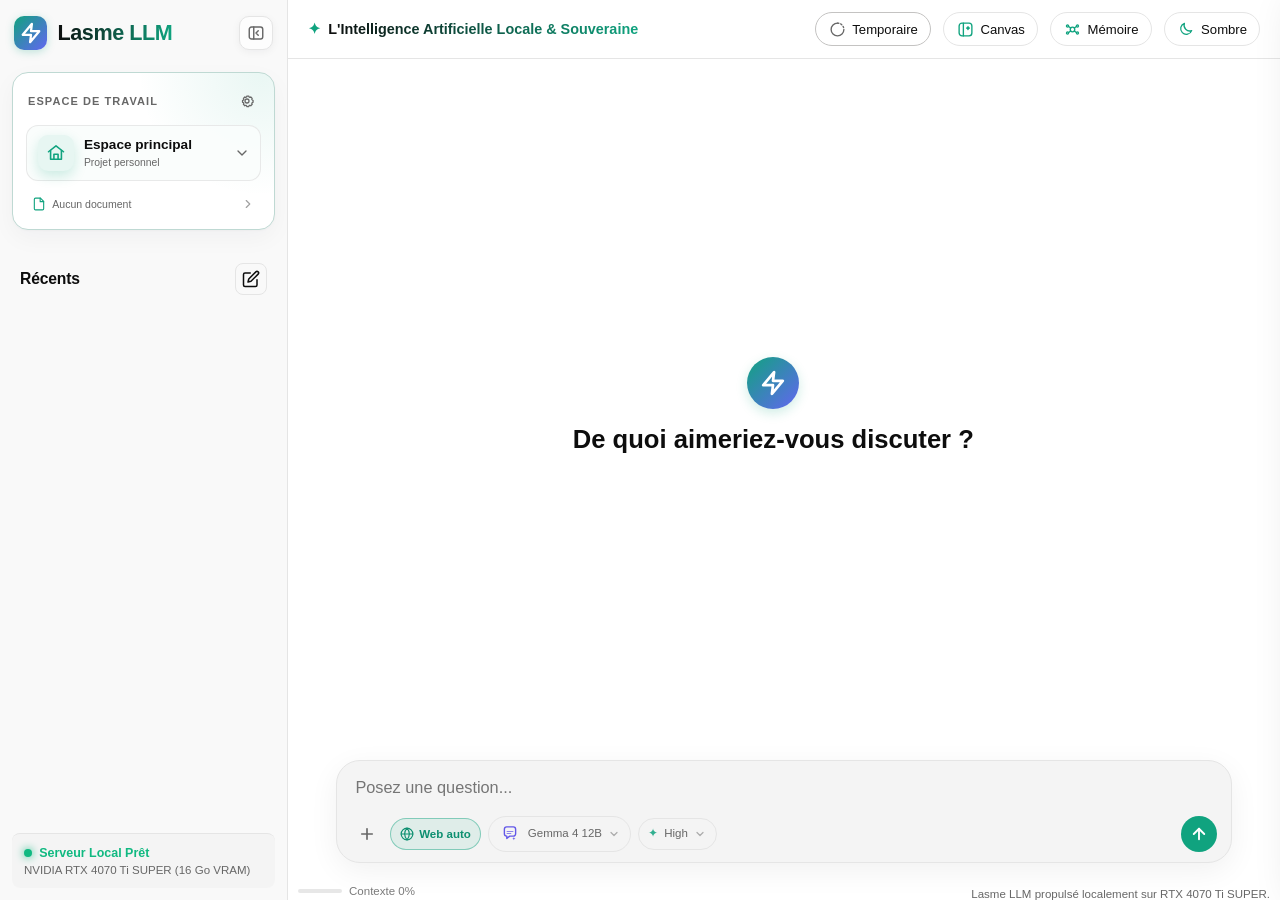
==== chat/web/index.html @ 4f59d8b9 "Merge refonte/v2 : rendu mathématique complet (boucle KaTeX)" ====
<!DOCTYPE html>
<html lang="fr" class="light" data-theme="light">
<head>
    <meta charset="UTF-8">
    <meta name="viewport" content="width=device-width, initial-scale=1.0, maximum-scale=1.0, user-scalable=no, viewport-fit=cover">
    <meta http-equiv="Content-Security-Policy" content="default-src 'self'; script-src 'self'; style-src 'self' 'unsafe-inline'; font-src 'self'; img-src 'self' data: blob:; connect-src 'self'; frame-src 'self'; object-src 'none'; base-uri 'self'; frame-ancestors 'none';">
    <meta name="apple-mobile-web-app-capable" content="yes">
    <meta name="apple-mobile-web-app-status-bar-style" content="default">
    <title>Lasme LLM</title>
    
    <!-- Favicon -->
    <link rel="icon" type="image/svg+xml" href="favicon.svg">
    <link rel="apple-touch-icon" href="favicon.svg">
    
    <!-- KaTeX is local so math and its fonts also work without Internet. -->
    <link rel="stylesheet" href="vendor/katex/katex.min.css?v=0.16.9">
    
    <!-- Highlight.js Code Dark Theme -->
    <link rel="stylesheet" href="vendor/highlight/tokyo-night-dark.min.css?v=11.9.0">
    
    <!-- App Custom CSS -->
    <link rel="stylesheet" href="style.css?v=20260923-effort-v9">
    
    <!-- Local pinned renderers keep chat and Canvas functional offline. -->
    <script src="vendor/dompurify/purify.min.js?v=3.2.6"></script>
    <script src="vendor/marked/marked.umd.js?v=15.0.12"></script>
    <script src="vendor/highlight/highlight.min.js?v=11.9.0"></script>
    <script src="vendor/katex/katex.min.js?v=0.16.9"></script>
    <script src="vendor/katex/contrib/auto-render.min.js?v=0.16.9"></script>
    <script src="vendor/mermaid/mermaid.min.js?v=10.8.0"></script>
</head>
<body>
    <div class="app-container">
        <!-- Sidebar Backdrop for Mobile -->
        <div id="sidebarBackdrop" class="sidebar-backdrop"></div>

        <!-- Left Sidebar -->
        <aside id="sidebar" class="sidebar">
            <div class="brand">
                <div class="sidebar-logo">
                    <span class="logo-icon-svg large">
                        <svg width="22" height="22" viewBox="0 0 24 24" fill="none" stroke="currentColor" stroke-width="2.5" stroke-linecap="round" stroke-linejoin="round">
                            <polygon points="13 2 3 14 12 14 11 22 21 10 12 10 13 2"></polygon>
                        </svg>
                    </span>
                    <span class="sidebar-title large">Lasme LLM</span>
                </div>
                <div class="sidebar-brand-actions">
                    <button type="button" id="sidebarCollapseBtn" class="sidebar-visibility-btn" title="Masquer la barre latérale" aria-label="Masquer la barre latérale">
                        <svg width="18" height="18" viewBox="0 0 24 24" fill="none" stroke="currentColor" stroke-width="1.9" stroke-linecap="round" stroke-linejoin="round" aria-hidden="true">
                            <rect x="3" y="4" width="18" height="16" rx="3"></rect>
                            <path d="M9 4v16"></path>
                            <path d="m15 9-3 3 3 3"></path>
                        </svg>
                    </button>
                    <button type="button" id="closeSidebarBtn" class="close-sidebar-btn" aria-label="Fermer la barre latérale">
                        <svg width="18" height="18" viewBox="0 0 24 24" fill="none" stroke="currentColor" stroke-width="2" stroke-linecap="round" stroke-linejoin="round">
                            <line x1="18" y1="6" x2="6" y2="18"></line>
                            <line x1="6" y1="6" x2="18" y2="18"></line>
                        </svg>
                    </button>
                </div>
            </div>

            <section class="workspace-switcher" aria-label="Espace de travail">
                <div class="workspace-eyebrow">
                    <span>ESPACE DE TRAVAIL</span>
                    <button type="button" id="projectSettingsBtn" class="workspace-icon-btn" title="Réglages du projet" aria-label="Réglages du projet">
                        <svg width="16" height="16" viewBox="0 0 24 24" fill="none" stroke="currentColor" stroke-width="1.9" stroke-linecap="round" stroke-linejoin="round" aria-hidden="true">
                            <circle cx="12" cy="12" r="3"></circle>
                            <path d="M19.4 15a1.7 1.7 0 0 0 .34 1.88l.06.06-2.12 2.12-.06-.06a1.7 1.7 0 0 0-1.88-.34 1.7 1.7 0 0 0-1.03 1.56V20.3h-3v-.08a1.7 1.7 0 0 0-1.03-1.56 1.7 1.7 0 0 0-1.88.34l-.06.06-2.12-2.12.06-.06A1.7 1.7 0 0 0 7 15a1.7 1.7 0 0 0-1.56-1.03H5.3v-3h.14A1.7 1.7 0 0 0 7 9.94a1.7 1.7 0 0 0-.34-1.88L6.6 8l2.12-2.12.06.06a1.7 1.7 0 0 0 1.88.34A1.7 1.7 0 0 0 11.7 4.7v-.08h3v.08a1.7 1.7 0 0 0 1.03 1.56 1.7 1.7 0 0 0 1.88-.34l.06-.06L19.8 8l-.06.06a1.7 1.7 0 0 0-.34 1.88A1.7 1.7 0 0 0 20.96 11h.14v3h-.14A1.7 1.7 0 0 0 19.4 15z"></path>
                        </svg>
                    </button>
                </div>

                <div class="workspace-picker-wrap">
                    <button type="button" id="projectSwitcherTrigger" class="workspace-current" aria-haspopup="listbox" aria-expanded="false">
                        <span class="workspace-project-icon" aria-hidden="true">
                            <svg width="20" height="20" viewBox="0 0 24 24" fill="none" stroke="currentColor" stroke-width="1.9" stroke-linecap="round" stroke-linejoin="round">
                                <path d="m3 10.5 9-7 9 7"></path>
                                <path d="M5.5 9v10.5h13V9"></path>
                                <path d="M9.5 19.5v-6h5v6"></path>
                            </svg>
                        </span>
                        <span class="workspace-current-copy">
                            <strong id="activeProjectName">Espace principal</strong>
                            <small id="activeProjectMeta">Projet personnel</small>
                        </span>
                        <svg class="workspace-chevron" width="16" height="16" viewBox="0 0 24 24" fill="none" stroke="currentColor" stroke-width="2" stroke-linecap="round" stroke-linejoin="round" aria-hidden="true">
                            <polyline points="6 9 12 15 18 9"></polyline>
                        </svg>
                    </button>

                    <div id="projectSwitcherMenu" class="workspace-menu" role="listbox" aria-label="Changer de projet" aria-hidden="true">
                        <div class="workspace-menu-heading">Vos projets</div>
                        <div id="projectMenuList" class="workspace-menu-list"></div>
                        <button type="button" id="newProjectBtn" class="workspace-new-project">
                            <span class="workspace-new-icon" aria-hidden="true">
                                <svg width="17" height="17" viewBox="0 0 24 24" fill="none" stroke="currentColor" stroke-width="2" stroke-linecap="round">
                                    <path d="M12 5v14M5 12h14"></path>
                                </svg>
                            </span>
                            <span><strong>Nouveau projet</strong><small>Créer un espace isolé</small></span>
                        </button>
                    </div>
                </div>

                <button type="button" id="projectFilesBtn" class="workspace-context" title="Ouvrir les fichiers du projet">
                    <span class="workspace-context-icon" aria-hidden="true">
                        <svg width="14" height="14" viewBox="0 0 24 24" fill="none" stroke="currentColor" stroke-width="1.9" stroke-linecap="round" stroke-linejoin="round">
                            <path d="M14.5 2H6a2 2 0 0 0-2 2v16a2 2 0 0 0 2 2h12a2 2 0 0 0 2-2V7.5z"></path>
                            <polyline points="14 2 14 8 20 8"></polyline>
                        </svg>
                    </span>
                    <span id="projectDocumentsSummary">Aucun document</span>
                    <svg class="workspace-context-chevron" width="14" height="14" viewBox="0 0 24 24" fill="none" stroke="currentColor" stroke-width="2" stroke-linecap="round" stroke-linejoin="round" aria-hidden="true">
                        <polyline points="9 18 15 12 9 6"></polyline>
                    </svg>
                </button>

                <select id="chatProjectSelect" aria-label="Projet actif" tabindex="-1">
                    <option value="default">Espace principal</option>
                </select>
            </section>

            <!-- Sessions List (Récents + Nouveau Chat Icon) -->
            <div class="sessions-container">
                <div class="sessions-header-row">
                    <h4>Récents</h4>
                    <button type="button" id="newChatIconBtn" class="new-chat-icon-btn" title="Nouveau chat">
                        <svg width="18" height="18" viewBox="0 0 24 24" fill="none" stroke="currentColor" stroke-width="2" stroke-linecap="round" stroke-linejoin="round">
                            <path d="M11 4H4a2 2 0 0 0-2 2v14a2 2 0 0 0 2 2h14a2 2 0 0 0 2-2v-7"></path>
                            <path d="M18.5 2.5a2.121 2.121 0 0 1 3 3L12 15l-4 1 1-4 9.5-9.5z"></path>
                        </svg>
                    </button>
                </div>
                
                <div class="sessions-list" id="sessionsList">
                    <!-- Session items populated via JS -->
                </div>
            </div>

            <!-- Server Status & Hardware Bottom Left Box -->
            <div class="server-status-footer">
                <div class="status-badge-row">
                    <span class="status-dot-pulse"></span>
                    <span class="status-text">Serveur Local Prêt</span>
                </div>
                <div class="hw-badge-text">NVIDIA RTX 4070 Ti SUPER (16 Go VRAM)</div>
            </div>
        </aside>

        <div
            id="sidebarResizer"
            class="sidebar-resizer"
            role="separator"
            aria-label="Redimensionner la barre des conversations"
            aria-orientation="vertical"
            aria-valuemin="268"
            aria-valuemax="420"
            aria-valuenow="288"
            tabindex="0"
            title="Glisser pour redimensionner · Double-cliquer pour réinitialiser"
        >
            <span class="sidebar-resizer-grip" aria-hidden="true">
                <i></i><i></i><i></i>
            </span>
        </div>

        <!-- Main Content Area -->
        <main class="main-content">
            <!-- Top Persistent Header -->
            <header class="chat-header">
                <div class="header-left">
                    <button type="button" id="sidebarExpandBtn" class="sidebar-expand-btn" title="Afficher la barre latérale" aria-label="Afficher la barre latérale">
                        <svg width="19" height="19" viewBox="0 0 24 24" fill="none" stroke="currentColor" stroke-width="1.9" stroke-linecap="round" stroke-linejoin="round" aria-hidden="true">
                            <rect x="3" y="4" width="18" height="16" rx="3"></rect>
                            <path d="M9 4v16"></path>
                            <path d="m13 9 3 3-3 3"></path>
                        </svg>
                    </button>
                    <button type="button" id="mobileMenuBtn" class="mobile-menu-btn">
                        <svg width="20" height="20" viewBox="0 0 24 24" fill="none" stroke="currentColor" stroke-width="2" stroke-linecap="round" stroke-linejoin="round">
                            <line x1="3" y1="12" x2="21" y2="12"></line>
                            <line x1="3" y1="6" x2="21" y2="6"></line>
                            <line x1="3" y1="18" x2="21" y2="18"></line>
                        </svg>
                    </button>
                    
                    <!-- Original LLM Slogan -->
                    <div class="app-slogan-badge">
                        <span class="slogan-spark-icon">✦</span>
                        <span class="slogan-text">L'Intelligence Artificielle Locale & Souveraine</span>
                    </div>
                </div>

                <div class="header-controls">
                    <button type="button" id="temporaryChatBtn" class="theme-toggle-btn header-tool-btn temporary-chat-btn" aria-pressed="false" title="Démarrer une conversation temporaire">
                        <span class="temporary-chat-icon" aria-hidden="true">
                            <svg width="17" height="17" viewBox="0 0 24 24" fill="none" stroke="currentColor" stroke-width="1.9" stroke-linecap="round" stroke-linejoin="round">
                                <path d="M12 3a9 9 0 1 0 9 9"></path>
                                <path d="M12 3a9 9 0 0 1 9 9"></path>
                            </svg>
                        </span>
                        <span class="theme-label">Temporaire</span>
                    </button>
                    <button type="button" id="canvasToggleBtn" class="theme-toggle-btn header-tool-btn" title="Ouvrir l’espace Canvas">
                        <span class="theme-icon-svg" aria-hidden="true">
                            <svg width="17" height="17" viewBox="0 0 24 24" fill="none" stroke="currentColor" stroke-width="1.9" stroke-linecap="round" stroke-linejoin="round">
                                <rect x="3" y="3" width="18" height="18" rx="4"></rect>
                                <path d="M9 3v18"></path>
                                <path d="m15.5 8 .55 1.45L17.5 10l-1.45.55L15.5 12l-.55-1.45L13.5 10l1.45-.55z"></path>
                            </svg>
                        </span>
                        <span class="theme-label">Canvas</span>
                    </button>
                    <button type="button" id="memorySettingsBtn" class="theme-toggle-btn header-tool-btn memory-settings-btn" title="Gérer la mémoire personnelle">
                        <span class="theme-icon-svg" aria-hidden="true">
                            <svg width="17" height="17" viewBox="0 0 24 24" fill="none" stroke="currentColor" stroke-width="1.8" stroke-linecap="round" stroke-linejoin="round">
                                <circle cx="12" cy="12" r="3.2"></circle>
                                <circle cx="5" cy="7" r="1.5"></circle>
                                <circle cx="19" cy="7" r="1.5"></circle>
                                <circle cx="5" cy="17" r="1.5"></circle>
                                <circle cx="19" cy="17" r="1.5"></circle>
                                <path d="m7 8 2.4 2M17 8l-2.4 2M7 16l2.4-2M17 16l-2.4-2"></path>
                            </svg>
                        </span>
                        <span class="theme-label">Mémoire</span>
                    </button>
                    <!-- Theme Toggle Button -->
                    <button type="button" id="themeToggleBtn" class="theme-toggle-btn header-tool-btn" title="Passer en mode sombre">
                        <span class="theme-icon-svg" aria-hidden="true">
                            <svg width="16" height="16" viewBox="0 0 24 24" fill="none" stroke="currentColor" stroke-width="1.9" stroke-linecap="round" stroke-linejoin="round">
                                <path d="M20.5 14.4A8.5 8.5 0 0 1 9.6 3.5 8.5 8.5 0 1 0 20.5 14.4z"></path>
                            </svg>
                        </span>
                        <span class="theme-label">Sombre</span>
                    </button>
                </div>
            </header>

            <!-- CHAT TAB -->
            <section id="chatTab" class="tab-pane active">

                <div class="chat-center-wrapper">
                    <!-- Hidden File Inputs -->
                    <input type="file" id="docFileInput" accept=".pdf,.txt,.md,.docx,.xlsx,.pptx" style="display:none;">
                    <input type="file" id="imageFileInput" multiple accept="image/png, image/jpeg, image/webp" style="display:none;">

                    <!-- Chat Messages Stream -->
                    <div class="chat-messages" id="chatMessages">
                        <!-- Populated dynamically by app.js -->
                    </div>

                    <!-- Floating Scroll to Bottom Button -->
                    <button type="button" id="scrollToBottomBtn" class="scroll-to-bottom-btn" title="Défiler vers le bas">
                        <svg width="18" height="18" viewBox="0 0 24 24" fill="none" stroke="currentColor" stroke-width="2.5" stroke-linecap="round" stroke-linejoin="round">
                            <line x1="12" y1="5" x2="12" y2="19"></line>
                            <polyline points="19 12 12 19 5 12"></polyline>
                        </svg>
                    </button>

                    <!-- Floating Input Bar Container -->
                    <div class="chat-input-wrapper">
                        <!-- Attached Document Badge -->
                        <div id="attachedDocBadge" class="attached-doc-badge" style="display:none;">
                            <svg width="15" height="15" viewBox="0 0 24 24" fill="none" stroke="currentColor" stroke-width="2" stroke-linecap="round" stroke-linejoin="round">
                                <path d="M14.5 2H6a2 2 0 0 0-2 2v16a2 2 0 0 0 2 2h12a2 2 0 0 0 2-2V7.5L14.5 2z"></path>
                                <polyline points="14 2 14 8 20 8"></polyline>
                            </svg>
                            <span id="docBadgeName" class="doc-badge-name">document.pdf</span>
                            <button type="button" id="clearDocBtn" class="clear-doc-badge-btn" title="Retirer le document">
                                <svg width="14" height="14" viewBox="0 0 24 24" fill="none" stroke="currentColor" stroke-width="2" stroke-linecap="round" stroke-linejoin="round">
                                    <line x1="18" y1="6" x2="6" y2="18"></line>
                                    <line x1="6" y1="6" x2="18" y2="18"></line>
                                </svg>
                            </button>
                        </div>

                        <!-- Attached Image Badge (Multimodal) -->
                        <div id="attachedImageBadge" class="attached-image-badge" style="display:none;">
                            <img id="imageBadgePreview" class="image-badge-preview" src="" alt="Aperçu image">
                            <span id="imageBadgeName" class="doc-badge-name">image.png</span>
                            <button type="button" id="clearImageBtn" class="clear-doc-badge-btn" title="Retirer l'image">
                                <svg width="14" height="14" viewBox="0 0 24 24" fill="none" stroke="currentColor" stroke-width="2" stroke-linecap="round" stroke-linejoin="round">
                                    <line x1="18" y1="6" x2="6" y2="18"></line>
                                    <line x1="6" y1="6" x2="18" y2="18"></line>
                                </svg>
                            </button>
                        </div>

                        <div class="chat-input-container">
                            <!-- Bottom Action "+" Button & Interactive Menu -->
                            <div class="input-action-wrapper">
                                <button type="button" id="attachFileBtn" class="input-action-btn" title="Ajouter du contenu">
                                    <svg class="plus-icon-svg" width="18" height="18" viewBox="0 0 24 24" fill="none" stroke="currentColor" stroke-width="2.2" stroke-linecap="round" stroke-linejoin="round">
                                        <line x1="12" y1="5" x2="12" y2="19"></line>
                                        <line x1="5" y1="12" x2="19" y2="12"></line>
                                    </svg>
                                </button>

                                <!-- Plus Action Popover Menu -->
                                <div id="inputActionMenu" class="input-action-menu">
                                    <button type="button" id="menuAttachDocBtn" class="action-menu-item">
                                        <svg width="18" height="18" viewBox="0 0 24 24" fill="none" stroke="#10A37F" stroke-width="2" stroke-linecap="round" stroke-linejoin="round">
                                            <path d="M14.5 2H6a2 2 0 0 0-2 2v16a2 2 0 0 0 2 2h12a2 2 0 0 0 2-2V7.5L14.5 2z"></path>
                                            <polyline points="14 2 14 8 20 8"></polyline>
                                            <line x1="16" y1="13" x2="8" y2="13"></line>
                                            <line x1="16" y1="17" x2="8" y2="17"></line>
                                        </svg>
                                        <span>Joindre un document ou une image</span>
                                    </button>
                                    <button type="button" id="menuAttachImageBtn" class="action-menu-item">
                                        <svg width="18" height="18" viewBox="0 0 24 24" fill="none" stroke="#6366F1" stroke-width="2" stroke-linecap="round" stroke-linejoin="round">
                                            <rect x="3" y="3" width="18" height="18" rx="2" ry="2"></rect>
                                            <circle cx="8.5" cy="8.5" r="1.5"></circle>
                                            <polyline points="21 15 16 10 5 21"></polyline>
                                        </svg>
                                        <span>Joindre une image (PNG, JPG, WebP)</span>
                                    </button>
                                    <button type="button" id="menuGenerateImageBtn" class="action-menu-item">
                                        <svg width="18" height="18" viewBox="0 0 24 24" fill="none" stroke="#EC4899" stroke-width="2" stroke-linecap="round" stroke-linejoin="round">
                                            <polygon points="12 2 15.09 8.26 22 9.27 17 14.14 18.18 21.02 12 17.77 5.82 21.02 7 14.14 2 9.27 8.91 8.26 12 2"></polygon>
                                        </svg>
                                        <span>Générer une image</span>
                                    </button>
                                </div>
                            </div>

                                <textarea id="chatInput" class="chat-textarea" placeholder="Posez une question..." rows="1"></textarea>

                                <button type="button" id="webSearchBtn" class="web-search-btn active" data-mode="auto" title="Recherche Web automatique">
                                    <svg width="14" height="14" viewBox="0 0 24 24" fill="none" stroke="currentColor" stroke-width="2" stroke-linecap="round" stroke-linejoin="round">
                                        <circle cx="12" cy="12" r="10"></circle>
                                        <line x1="2" y1="12" x2="22" y2="12"></line>
                                        <path d="M12 2a15.3 15.3 0 0 1 4 10 15.3 15.3 0 0 1-4 10 15.3 15.3 0 0 1-4-10 15.3 15.3 0 0 1 4-10z"></path>
                                    </svg>
                                    <span id="webSearchLabel">Web auto</span>
                                </button>
                                <input type="checkbox" id="webSearchToggle" checked style="display:none;">

                                <select id="inputModelSelect" class="input-model-dropdown" style="display:none;">
                                    <option value="gemma-4-12b" selected>Gemma 4 12B</option>
                                    <option value="gemma-4-e4b">Gemma 4 E4B</option>
                                    <option value="gemma-4-e2b">Gemma 4 E2B</option>
                                    <option value="gemma-4-12b-256k">Gemma 4 12B 256K</option>
                                </select>

                                <!-- Model Selection Popover Menu -->
                                <div class="intelligence-picker" id="modelPickerContainer">
                                    <button type="button" class="intelligence-trigger" id="modelPickerTrigger" aria-expanded="false">
                                        <span class="intel-trigger-icon model-mark model-mark-chat" id="modelTriggerIcon" aria-hidden="true">
                                            <svg viewBox="0 0 24 24" fill="none">
                                                <path d="M5.25 6.25A2.75 2.75 0 0 1 8 3.5h8A2.75 2.75 0 0 1 18.75 6.25v5.5A2.75 2.75 0 0 1 16 14.5h-4.2l-3.65 2.8v-2.8H8a2.75 2.75 0 0 1-2.75-2.75z" class="model-mark-line"></path>
                                                <path d="m16.65 15.55.56 1.4 1.4.56-1.4.56-.56 1.4-.56-1.4-1.4-.56 1.4-.56z" class="model-mark-fill"></path>
                                                <path d="M8.5 8.95h7M8.5 11.35h4.5" class="model-mark-detail"></path>
                                            </svg>
                                        </span>
                                        <span class="intel-label" id="selectedModelName">Gemma 4 12B</span>
                                        <svg class="intel-chevron" width="12" height="12" viewBox="0 0 24 24" fill="none" stroke="currentColor" stroke-width="2.5" stroke-linecap="round" stroke-linejoin="round"><polyline points="6 9 12 15 18 9"/></svg>
                                    </button>
                                    <div class="intelligence-dropdown" id="modelPickerDropdown">
                                        <div class="intel-header">Modèle Actif</div>

                                        <button type="button" class="intel-option intel-active" data-model="gemma-4-12b" data-label="Gemma 4 12B">
                                            <div class="intel-option-left">
                                                <div class="intel-option-icon-wrap model-mark model-mark-chat" aria-hidden="true">
                                                    <svg viewBox="0 0 24 24" fill="none">
                                                        <path d="M5.25 6.25A2.75 2.75 0 0 1 8 3.5h8A2.75 2.75 0 0 1 18.75 6.25v5.5A2.75 2.75 0 0 1 16 14.5h-4.2l-3.65 2.8v-2.8H8a2.75 2.75 0 0 1-2.75-2.75z" class="model-mark-line"></path>
                                                        <path d="m16.65 15.55.56 1.4 1.4.56-1.4.56-.56 1.4-.56-1.4-1.4-.56 1.4-.56z" class="model-mark-fill"></path>
                                                        <path d="M8.5 8.95h7M8.5 11.35h4.5" class="model-mark-detail"></path>
                                                    </svg>
                                                </div>
                                                <div class="intel-option-text">
                                                    <div class="intel-option-name">Gemma 4 12B</div>
                                                    <div class="intel-option-desc">Qualité & agent · 128K · vision native</div>
                                                </div>
                                            </div>
                                            <svg class="intel-check-icon active" width="15" height="15" viewBox="0 0 24 24" fill="none" stroke="currentColor" stroke-width="2.5" stroke-linecap="round" stroke-linejoin="round"><polyline points="20 6 9 17 4 12"/></svg>
                                        </button>
                                        <button type="button" class="intel-option" data-model="gemma-4-e4b" data-label="Gemma 4 E4B">
                                            <div class="intel-option-left">
                                                <div class="intel-option-icon-wrap model-mark model-mark-chat" aria-hidden="true">
                                                    <svg viewBox="0 0 24 24" fill="none">
                                                        <path d="M5.25 6.25A2.75 2.75 0 0 1 8 3.5h8A2.75 2.75 0 0 1 18.75 6.25v5.5A2.75 2.75 0 0 1 16 14.5h-4.2l-3.65 2.8v-2.8H8a2.75 2.75 0 0 1-2.75-2.75z" class="model-mark-line"></path>
                                                        <path d="m16.65 15.55.56 1.4 1.4.56-1.4.56-.56 1.4-.56-1.4-1.4-.56 1.4-.56z" class="model-mark-fill"></path>
                                                        <path d="M8.5 8.95h7M8.5 11.35h4.5" class="model-mark-detail"></path>
                                                    </svg>
                                                </div>
                                                <div class="intel-option-text">
                                                    <div class="intel-option-name">Gemma 4 E4B</div>
                                                    <div class="intel-option-desc">Vitesse · réponses rapides</div>
                                                </div>
                                            </div>
                                            <svg class="intel-check-icon" width="15" height="15" viewBox="0 0 24 24" fill="none" stroke="currentColor" stroke-width="2.5" stroke-linecap="round" stroke-linejoin="round"><polyline points="20 6 9 17 4 12"/></svg>
                                        </button>
                                        <button type="button" class="intel-option" data-model="gemma-4-e2b" data-label="Gemma 4 E2B">
                                            <div class="intel-option-left">
                                                <div class="intel-option-icon-wrap model-mark model-mark-fast" aria-hidden="true">
                                                    <svg viewBox="0 0 24 24" fill="none">
                                                        <path d="M4 8.25h6M2.5 12h6M4 15.75h6" class="model-mark-detail"></path>
                                                        <path d="m14.1 4.6-3 7h4l-2 7.8 7-10.2h-4.2l2.2-4.6z" class="model-mark-line"></path>
                                                        <path d="m14.1 4.6-3 7h4l-2 7.8 7-10.2h-4.2l2.2-4.6z" class="model-mark-fill"></path>
                                                    </svg>
                                                </div>
                                                <div class="intel-option-text">
                                                    <div class="intel-option-name">Gemma 4 E2B</div>
                                                    <div class="intel-option-desc">Minimal · 32K · ultra rapide</div>
                                                </div>
                                            </div>
                                            <svg class="intel-check-icon" width="15" height="15" viewBox="0 0 24 24" fill="none" stroke="currentColor" stroke-width="2.5" stroke-linecap="round" stroke-linejoin="round"><polyline points="20 6 9 17 4 12"/></svg>
                                        </button>
                                        <button type="button" class="intel-option" data-model="gemma-4-12b-256k" data-label="Gemma 4 12B 256K">
                                            <div class="intel-option-left">
                                                <div class="intel-option-icon-wrap model-mark model-mark-chat" aria-hidden="true">
                                                    <svg viewBox="0 0 24 24" fill="none">
                                                        <path d="M5.25 6.25A2.75 2.75 0 0 1 8 3.5h8A2.75 2.75 0 0 1 18.75 6.25v5.5A2.75 2.75 0 0 1 16 14.5h-4.2l-3.65 2.8v-2.8H8a2.75 2.75 0 0 1-2.75-2.75z" class="model-mark-line"></path>
                                                        <path d="m16.65 15.55.56 1.4 1.4.56-1.4.56-.56 1.4-.56-1.4-1.4-.56 1.4-.56z" class="model-mark-fill"></path>
                                                        <path d="M8.5 8.95h7M8.5 11.35h4.5" class="model-mark-detail"></path>
                                                    </svg>
                                                </div>
                                                <div class="intel-option-text">
                                                    <div class="intel-option-name">Gemma 4 12B 256K</div>
                                                    <div class="intel-option-desc">Contexte étendu · 256K · longs documents</div>
                                                </div>
                                            </div>
                                            <svg class="intel-check-icon" width="15" height="15" viewBox="0 0 24 24" fill="none" stroke="currentColor" stroke-width="2.5" stroke-linecap="round" stroke-linejoin="round"><polyline points="20 6 9 17 4 12"/></svg>
                                        </button>
                                    </div>
                                </div>

                                <select
                                    id="reasoningLevelSelect"
                                    class="reasoning-level-select"
                                    title="Niveau de raisonnement"
                                    aria-label="Niveau de raisonnement"
                                    style="display:none;"
                                >
                                    <option value="low">Low</option>
                                    <option value="medium">Medium</option>
                                    <option value="high" selected>High</option>
                                </select>

                                <div class="intelligence-picker reasoning-picker" id="reasoningPickerContainer">
                                    <button type="button" class="intelligence-trigger" id="reasoningPickerTrigger" aria-expanded="false">
                                        <span class="intel-trigger-icon">✦</span>
                                        <span class="intel-label" id="selectedReasoningName">High</span>
                                        <svg class="intel-chevron" width="12" height="12" viewBox="0 0 24 24" fill="none" stroke="currentColor" stroke-width="2.5" stroke-linecap="round" stroke-linejoin="round"><polyline points="6 9 12 15 18 9"/></svg>
                                    </button>
                                    <div class="intelligence-dropdown reasoning-dropdown" id="reasoningPickerDropdown">
                                        <div class="intel-header">Niveau de raisonnement</div>
                                        <div class="effort-slider" id="effortSlider" role="radiogroup" aria-label="Niveau de raisonnement" data-value="high" tabindex="0">
                                            <div class="effort-slider-thumb" aria-hidden="true"></div>
                                            <button type="button" class="effort-seg" data-level="low" role="radio" aria-checked="false">Low</button>
                                            <button type="button" class="effort-seg" data-level="medium" role="radio" aria-checked="false">Medium</button>
                                            <button type="button" class="effort-seg effort-seg-active" data-level="high" role="radio" aria-checked="true">High</button>
                                        </div>
                                        <div class="effort-slider-desc" id="effortSliderDesc">Analyse approfondie pour les demandes complexes</div>
                                    </div>
                                </div>

                                <button type="button" id="sendChatBtn" class="send-btn" title="Envoyer">
                                    <svg width="18" height="18" viewBox="0 0 24 24" fill="none" stroke="currentColor" stroke-width="2.5" stroke-linecap="round" stroke-linejoin="round">
                                        <line x1="12" y1="19" x2="12" y2="5"></line>
                                        <polyline points="5 12 12 5 19 12"></polyline>
                                    </svg>
                                </button>
                            </div>
                        </div>
                        <div class="composer-meta-row">
                            <div id="contextUsageIndicator" class="context-usage" title="Part du contexte de conversation utilisée">
                                <span class="context-usage-track"><span id="contextUsageBar" class="context-usage-bar"></span></span>
                                <span id="contextUsageLabel">Contexte prêt</span>
                            </div>
                            <div class="input-disclaimer">Lasme LLM propulsé localement sur RTX 4070 Ti SUPER.</div>
                        </div>
                    </div>
            </section>
        </main>
    </div>

    <aside id="canvasPanel" class="canvas-panel" aria-hidden="true">
        <header class="canvas-header">
            <div>
                <span class="canvas-kicker">CANVAS</span>
                <input id="canvasTitleInput" maxlength="160" value="Sans titre" aria-label="Titre de l’artefact">
            </div>
            <div class="canvas-header-actions">
                <select id="canvasArtifactSelect" aria-label="Artefact">
                    <option value="">Nouvel artefact</option>
                </select>
                <button type="button" id="canvasCloseBtn" aria-label="Fermer">×</button>
            </div>
        </header>
        <div class="canvas-toolbar">
            <div class="canvas-kind-control">
                <select id="canvasKindSelect" aria-label="Nature du Canvas">
                    <option value="document">Document mixte</option>
                    <option value="markdown">Note Markdown</option>
                    <option value="code">Code source</option>
                    <option value="table">Tableau / données</option>
                    <option value="research">Dossier de recherche</option>
                    <option value="html">Page HTML</option>
                    <option value="interactive">Application interactive</option>
                    <option value="diagram">Diagramme</option>
                    <option value="mindmap">Carte mentale</option>
                    <option value="chart">Graphique</option>
                    <option value="presentation">Présentation</option>
                </select>
                <span id="canvasKindHint">Texte, formules, tableaux et blocs de code</span>
            </div>
            <span id="canvasVersionLabel">Non enregistré</span>
            <select id="canvasVersionSelect" aria-label="Historique des versions"></select>
            <button type="button" id="canvasNewBtn">Nouveau</button>
            <button type="button" id="canvasSaveBtn" class="primary">Enregistrer</button>
            <button type="button" id="canvasRunBtn" class="canvas-run-btn" hidden>
                <svg width="15" height="15" viewBox="0 0 24 24" fill="none" stroke="currentColor" stroke-width="2" aria-hidden="true">
                    <path d="m8 5 11 7-11 7z"></path>
                </svg>
                Exécuter
            </button>
            <select id="canvasExportFormatSelect" aria-label="Format d’export">
                <option value="">Format auto</option>
                <option value="html">HTML autonome</option>
                <option value="pdf">PDF</option>
                <option value="docx">Word</option>
                <option value="xlsx">Excel</option>
                <option value="pptx">PowerPoint</option>
                <option value="csv">CSV</option>
                <option value="md">Markdown</option>
                <option value="txt">Texte</option>
            </select>
            <button type="button" id="canvasExportBtn">Exporter</button>
        </div>
        <div class="canvas-workspace">
            <textarea id="canvasEditor" spellcheck="true" placeholder="Écrivez ou importez une réponse ici…"></textarea>
            <article id="canvasPreview" class="canvas-preview markdown-body"></article>
        </div>
        <section id="canvasRunResult" class="canvas-run-result" hidden aria-live="polite"></section>
        <footer class="canvas-footer">
            <input id="canvasChangeSummary" maxlength="240" placeholder="Résumé facultatif de la modification">
            <span id="canvasStatus" aria-live="polite"></span>
        </footer>
    </aside>

    <!-- Fullscreen Image Viewer Modal -->
    <div id="imageViewerModal" class="image-viewer-modal" style="display:none;">
        <div class="image-viewer-overlay" id="imageViewerOverlay"></div>
        <div class="image-viewer-content">
            <button type="button" id="closeImageViewerBtn" class="close-viewer-btn">&times;</button>
            <img id="imageViewerImg" src="" alt="Aperçu HD">
            <div class="image-viewer-footer">
                <a id="downloadImageBtn" href="#" download class="download-img-btn">
                    <svg width="16" height="16" viewBox="0 0 24 24" fill="none" stroke="currentColor" stroke-width="2" stroke-linecap="round" stroke-linejoin="round">
                        <path d="M21 15v4a2 2 0 0 1-2 2H5a2 2 0 0 1-2-2v-4"></path>
                        <polyline points="7 10 12 15 17 10"></polyline>
                        <line x1="12" y1="15" x2="12" y2="3"></line>
                    </svg>
                    Télécharger l'image HD
                </a>
            </div>
        </div>
    </div>

    <!-- Mémoire personnelle : toujours visible, modifiable et désactivable. -->
    <div id="memoryModal" class="memory-modal" style="display:none;" aria-hidden="true">
        <div id="memoryModalOverlay" class="memory-modal-overlay"></div>
        <section class="memory-modal-panel" role="dialog" aria-modal="true" aria-labelledby="memoryModalTitle">
            <header class="memory-modal-header">
                <div>
                    <h2 id="memoryModalTitle">Mémoire personnelle</h2>
                    <p>Vous gardez le contrôle sur ce que l’assistant retient entre les conversations.</p>
                </div>
                <button type="button" id="closeMemoryModalBtn" class="memory-close-btn" aria-label="Fermer">&times;</button>
            </header>
            <div class="memory-modal-body">
                <label class="memory-setting-row">
                    <span><strong>Utiliser la mémoire</strong><small>Ajoute les éléments actifs au contexte lorsqu’ils sont utiles.</small></span>
                    <input type="checkbox" id="memoryEnabledToggle" checked>
                </label>
                <label class="memory-setting-row">
                    <span><strong>Mémorisation automatique</strong><small>Analyse périodiquement vos préférences durables, jamais vos secrets.</small></span>
                    <input type="checkbox" id="memoryAutoSaveToggle" checked>
                </label>
                <div class="memory-add-row">
                    <input id="memoryNewInput" type="text" maxlength="300" placeholder="Ex. Je préfère les réponses concises en français.">
                    <button type="button" id="memoryAddBtn">Ajouter</button>
                </div>
                <div id="memoryList" class="memory-list"></div>
            </div>
            <footer class="memory-modal-footer">
                <span id="memoryStatus" aria-live="polite"></span>
                <button type="button" id="memoryRefreshBtn" class="memory-refresh-btn">Actualiser depuis les conversations</button>
            </footer>
        </section>
    </div>

    <div id="projectModal" class="memory-modal project-modal" style="display:none;" aria-hidden="true">
        <div id="projectModalOverlay" class="memory-modal-overlay"></div>
        <section class="memory-modal-panel project-modal-panel" role="dialog" aria-modal="true" aria-labelledby="projectModalTitle">
            <header class="memory-modal-header project-modal-header">
                <span id="projectModalIcon" class="project-modal-icon" aria-hidden="true">
                    <svg width="21" height="21" viewBox="0 0 24 24" fill="none" stroke="currentColor" stroke-width="1.9" stroke-linecap="round" stroke-linejoin="round">
                        <path d="M3 7.5A2.5 2.5 0 0 1 5.5 5H9l2 2h7.5A2.5 2.5 0 0 1 21 9.5v7A2.5 2.5 0 0 1 18.5 19h-13A2.5 2.5 0 0 1 3 16.5z"></path>
                    </svg>
                </span>
                <div class="project-modal-heading">
                    <h2 id="projectModalTitle">Projet</h2>
                    <p id="projectModalSubtitle">Les conversations, fichiers et instructions restent isolés dans cet espace.</p>
                </div>
                <button type="button" id="projectModalCloseBtn" class="memory-close-btn" aria-label="Fermer">×</button>
            </header>
            <div class="memory-modal-body project-form">
                <div id="projectPrimaryNotice" class="project-primary-notice" hidden>
                    <span class="project-primary-notice-icon" aria-hidden="true">
                        <svg width="22" height="22" viewBox="0 0 24 24" fill="none" stroke="currentColor" stroke-width="1.9" stroke-linecap="round" stroke-linejoin="round">
                            <path d="m3 10.5 9-7 9 7"></path>
                            <path d="M5.5 9v10.5h13V9"></path>
                            <path d="M9.5 19.5v-6h5v6"></path>
                        </svg>
                    </span>
                    <span>
                        <strong>Espace principal</strong>
                        <small>Permanent et toujours disponible. Son identité ne peut pas être modifiée.</small>
                    </span>
                    <span class="project-primary-badge">Principal</span>
                </div>
                <div id="projectEditableFields" class="project-editable-fields">
                    <label>
                        <span>Nom</span>
                        <input id="projectNameInput" maxlength="100" autocomplete="off">
                    </label>
                    <label>
                        <span>Description</span>
                        <input id="projectDescriptionInput" maxlength="500" autocomplete="off">
                    </label>
                    <label>
                        <span>Instructions du projet</span>
                        <textarea id="projectInstructionsInput" maxlength="8000" rows="4" placeholder="Contexte, ton, objectifs et contraintes propres au projet"></textarea>
                    </label>
                    <div class="project-classification-grid">
                        <label>
                            <span>Type de projet</span>
                            <select id="projectTypeSelect">
                                <option value="general">Général</option>
                                <option value="research">Recherche</option>
                                <option value="learning">Apprentissage</option>
                                <option value="data">Données et analyse</option>
                                <option value="coding">Développement</option>
                                <option value="writing">Rédaction</option>
                                <option value="media">Visuel et média</option>
                            </select>
                        </label>
                        <label>
                            <span>Couleur</span>
                            <input id="projectColorInput" type="color" value="#5B6EE1">
                        </label>
                    </div>
                    <label>
                        <span>Étiquettes</span>
                        <input id="projectTagsInput" maxlength="400" autocomplete="off" placeholder="Ex. statistiques, cours, client">
                        <small>Séparez les étiquettes par des virgules.</small>
                    </label>
                    <label class="project-favorite-field">
                        <span>
                            <strong>Ajouter aux favoris</strong>
                            <small>Épingle ce projet en haut de sa catégorie.</small>
                        </span>
                        <input id="projectFavoriteInput" type="checkbox">
                    </label>
                </div>
                <label class="project-memory-field">
                    <span>Mémoire</span>
                    <small>Choisissez les informations que cet espace peut réutiliser.</small>
                    <select id="projectMemoryModeSelect">
                        <option value="project">Projet uniquement</option>
                        <option value="global">Projet + mémoire personnelle</option>
                        <option value="off">Sans mémoire personnelle</option>
                    </select>
                </label>
            </div>
            <footer class="memory-modal-footer">
                <button type="button" id="projectDeleteBtn" class="danger-btn">Supprimer</button>
                <span id="projectStatus" aria-live="polite"></span>
                <button type="button" id="projectSaveBtn" class="memory-refresh-btn">Enregistrer</button>
            </footer>
        </section>
    </div>

    <div id="fileLibraryModal" class="memory-modal file-library-modal" style="display:none;" aria-hidden="true">
        <div id="fileLibraryOverlay" class="memory-modal-overlay"></div>
        <section class="memory-modal-panel file-library-panel" role="dialog" aria-modal="true" aria-labelledby="fileLibraryTitle">
            <header class="memory-modal-header file-library-header">
                <span class="file-library-header-icon" aria-hidden="true">
                    <svg viewBox="0 0 24 24" fill="none" stroke="currentColor" stroke-width="1.9" stroke-linecap="round" stroke-linejoin="round">
                        <path d="M14.5 2H6a2 2 0 0 0-2 2v16a2 2 0 0 0 2 2h12a2 2 0 0 0 2-2V7.5z"></path>
                        <path d="M14 2v6h6"></path>
                        <path d="M8 13h8M8 17h5"></path>
                    </svg>
                </span>
                <div>
                    <h2 id="fileLibraryTitle">Fichiers du projet</h2>
                    <p id="fileLibrarySubtitle">Documents du projet disponibles pour le chat.</p>
                </div>
                <button type="button" id="fileLibraryCloseBtn" class="memory-close-btn" aria-label="Fermer">×</button>
            </header>
            <div class="file-library-toolbar">
                <label class="file-library-search">
                    <svg width="17" height="17" viewBox="0 0 24 24" fill="none" stroke="currentColor" stroke-width="2" stroke-linecap="round" aria-hidden="true">
                        <circle cx="11" cy="11" r="7"></circle>
                        <path d="m20 20-3.4-3.4"></path>
                    </svg>
                    <input id="fileLibrarySearchInput" type="search" placeholder="Rechercher un fichier">
                </label>
                <select id="fileLibraryKindFilter" aria-label="Filtrer les fichiers">
                    <option value="all">Tous les types</option>
                    <option value="pdf">PDF</option>
                    <option value="word">Word</option>
                    <option value="spreadsheet">Excel</option>
                    <option value="presentation">PowerPoint</option>
                    <option value="image">Images</option>
                    <option value="text">Textes</option>
                </select>
                <button type="button" id="fileLibraryUploadBtn" class="file-library-upload-btn">
                    <svg width="17" height="17" viewBox="0 0 24 24" fill="none" stroke="currentColor" stroke-width="2" stroke-linecap="round" stroke-linejoin="round" aria-hidden="true">
                        <path d="M12 16V4"></path>
                        <path d="m7 9 5-5 5 5"></path>
                        <path d="M5 20h14"></path>
                    </svg>
                    Ajouter
                </button>
                <input id="projectFileUploadInput" type="file" multiple hidden accept=".pdf,.txt,.md,.docx,.xlsx,.pptx,.png,.jpg,.jpeg,.webp">
            </div>
            <div class="file-library-body">
                <section class="file-library-list-pane">
                    <div id="fileLibraryDropzone" class="file-library-dropzone">
                        <span>Déposez des fichiers ici</span>
                        <small>Le fichier est ajouté immédiatement, puis préparé en arrière-plan.</small>
                    </div>
                    <div id="fileLibraryStatus" class="file-library-status" aria-live="polite"></div>
                    <div id="fileLibraryList" class="file-library-list"></div>
                </section>
            </div>
        </section>
    </div>

    <!-- MODAL: Selection de Projet pour Nouvelle Conversation -->
    <div id="agSelectProjectModal" class="ag-modal" style="display:none;">
        <div class="ag-modal-overlay" id="agSelectProjectOverlay"></div>
        <div class="ag-modal-box">
            <div class="ag-modal-header">
                <h3>Nouvelle Conversation</h3>
                <button type="button" class="ag-modal-close" id="agCloseSelectProjBtn">&times;</button>
            </div>
            <div class="ag-modal-body">
                <p>Dans quel projet souhaitez-vous créer cette conversation ?</p>
                <div class="ag-form-group">
                    <label for="agProjectSelect">Projet cible :</label>
                    <select id="agProjectSelect" class="ag-modal-select">
                        <!-- Populated by JS -->
                    </select>
                </div>
            </div>
            <div class="ag-modal-footer">
                <button type="button" class="ag-modal-btn secondary" id="agCreateProjOnTheFlyBtn">+ Créer un nouveau projet</button>
                <button type="button" class="ag-modal-btn primary" id="agConfirmSelectProjBtn">Créer la conversation</button>
            </div>
        </div>
    </div>

    <!-- MODAL: Creation de Nouveau Projet -->
    <div id="agNewProjectModal" class="ag-modal" style="display:none;">
        <div class="ag-modal-overlay" id="agNewProjectOverlay"></div>
        <div class="ag-modal-box">
            <div class="ag-modal-header">
                <h3>Nouveau Projet</h3>
                <button type="button" class="ag-modal-close" id="agCloseNewProjBtn">&times;</button>
            </div>
            <div class="ag-modal-body">
                <div class="ag-form-group">
                    <label for="agNewProjNameInput">Nom du Projet :</label>
                    <input type="text" id="agNewProjNameInput" class="ag-modal-input" placeholder="ex: Mon Application IA Local" />
                </div>
                <div class="ag-form-group">
                    <label for="agNewProjPathInput">Chemin du Projet :</label>
                    <input type="text" id="agNewProjPathInput" class="ag-modal-input" placeholder="c:\Users\lasme\Desktop\projects\..." />
                </div>
            </div>
            <div class="ag-modal-footer">
                <button type="button" class="ag-modal-btn secondary" id="agCancelNewProjBtn">Annuler</button>
                <button type="button" class="ag-modal-btn primary" id="agConfirmNewProjBtn">Créer le Projet</button>
            </div>
        </div>
    </div>

    <!-- Hidden Native Folder Picker -->
    <input type="file" id="agNativeFolderInput" webkitdirectory directory style="display:none;">

    <!-- MODAL: Bienvenue / Premier Projet sur l'Ordinateur -->
    <div id="agWelcomeProjectModal" class="ag-modal" style="display:none;">
        <div class="ag-modal-overlay" id="agWelcomeProjectOverlay"></div>
        <div class="ag-modal-box">
            <div class="ag-modal-header">
                <h3>🚀 Bienvenue sur Lasme Coding</h3>
            </div>
            <div class="ag-modal-body">
                <p style="font-size:0.9rem; color:#475569; line-height:1.5; margin-bottom: 4px;">Pour commencer à coder, sélectionnez le dossier de votre projet sur votre ordinateur :</p>
                
                <button type="button" id="agBrowseFolderBtn" class="ag-modal-btn secondary" style="display:flex; align-items:center; justify-content:center; gap:8px; width:100%; padding:12px; font-size:0.9rem; margin-top:4px;">
                    <svg width="18" height="18" viewBox="0 0 24 24" fill="none" stroke="currentColor" stroke-width="2"><path d="M22 19a2 2 0 0 1-2 2H4a2 2 0 0 1-2-2V5a2 2 0 0 1 2-2h5l2 3h9a2 2 0 0 1 2 2z"/></svg>
                    <span>📂 Choisir un dossier sur mon ordinateur...</span>
                </button>

                <div id="agSelectedFolderDisplay" style="display:none; font-size:0.84rem; color:#2563eb; background:rgba(37,99,235,0.08); border:1px dashed #2563eb; padding:8px 12px; border-radius:6px; font-family:'Fira Code', monospace; word-break:break-all; margin-top:6px;">
                    📁 <span id="agSelectedFolderPath"></span>
                </div>

                <div class="ag-form-group" style="margin-top: 10px;">
                    <label for="agWelcomeProjName">Nom du Projet :</label>
                    <input type="text" id="agWelcomeProjName" class="ag-modal-input" placeholder="Nom de votre projet..." />
                </div>
            </div>
            <div class="ag-modal-footer">
                <button type="button" class="ag-modal-btn primary" id="agConfirmWelcomeProjBtn" style="width:100%;">Ouvrir & Commencer le Développement</button>
            </div>
        </div>
    </div>

    <script src="math-renderer.js?v=20260729-currency"></script>
    <script src="progressive-renderer.js?v=20260730-citation-cleanup"></script>
    <script src="app.js?v=20260923-math-v10"></script>
    <script src="workspace.js?v=20260923-math-v10"></script>
</body>
</html>
---- chat/web/vendor/highlight/tokyo-night-dark.min.css ----
pre code.hljs{display:block;overflow-x:auto;padding:1em}code.hljs{padding:3px 5px}/*!
  Theme: Tokyo-night-Dark
  origin: https://github.com/enkia/tokyo-night-vscode-theme
  Description: Original highlight.js style
  Author: (c) Henri Vandersleyen <hvandersleyen@gmail.com>
  License: see project LICENSE
  Touched: 2022
*/.hljs-comment,.hljs-meta{color:#565f89}.hljs-deletion,.hljs-doctag,.hljs-regexp,.hljs-selector-attr,.hljs-selector-class,.hljs-selector-id,.hljs-selector-pseudo,.hljs-tag,.hljs-template-tag,.hljs-variable.language_{color:#f7768e}.hljs-link,.hljs-literal,.hljs-number,.hljs-params,.hljs-template-variable,.hljs-type,.hljs-variable{color:#ff9e64}.hljs-attribute,.hljs-built_in{color:#e0af68}.hljs-keyword,.hljs-property,.hljs-subst,.hljs-title,.hljs-title.class_,.hljs-title.class_.inherited__,.hljs-title.function_{color:#7dcfff}.hljs-selector-tag{color:#73daca}.hljs-addition,.hljs-bullet,.hljs-quote,.hljs-string,.hljs-symbol{color:#9ece6a}.hljs-code,.hljs-formula,.hljs-section{color:#7aa2f7}.hljs-attr,.hljs-char.escape_,.hljs-keyword,.hljs-name,.hljs-operator{color:#bb9af7}.hljs-punctuation{color:#c0caf5}.hljs{background:#1a1b26;color:#9aa5ce}.hljs-emphasis{font-style:italic}.hljs-strong{font-weight:700}
---- chat/web/style.css ----
:root, [data-theme="light"] {
    --bg-main: #FFFFFF;
    --bg-sidebar: #F9F9F9;
    --bg-card: #FFFFFF;
    --bg-input: #F4F4F4;
    --bg-hover: #ECECEC;
    --accent: #10A37F;
    --accent-hover: #1A7F64;
    --text-primary: #0D0D0D;
    --text-secondary: #676767;
    --border: #E5E5E5;
    --user-bubble-bg: #F4F4F4;
    --code-bg: #1E1E2E;
    --scrollbar-thumb: rgba(16, 163, 127, 0.42);
    --scrollbar-thumb-hover: rgba(16, 163, 127, 0.72);
    --scrollbar-track: rgba(15, 23, 42, 0.035);
    --project-primary: #B76B2D;
    --project-primary-strong: #8E4D20;
    --project-primary-soft: rgba(183, 107, 45, 0.12);
    --project-primary-companion: #0E9C78;
    --temporary-accent: #514A46;
    --temporary-soft: rgba(81, 74, 70, 0.09);
    --sidebar-width: 288px;
    --font-main: "Segoe UI Variable Display", "Segoe UI Variable", "Segoe UI", -apple-system, BlinkMacSystemFont, Roboto, Helvetica, Arial, sans-serif;
    --font-code: "Cascadia Code", "Cascadia Mono", "SFMono-Regular", Consolas, "Liberation Mono", monospace;
}

img.emoji {
    height: 1.25em;
    width: 1.25em;
    margin: 0 0.15em 0 0.15em;
    vertical-align: -0.2em;
    display: inline-block;
}

[data-theme="dark"] {
    --bg-main: #212121;
    --bg-sidebar: #171717;
    --bg-card: #212121;
    --bg-input: #2F2F2F;
    --bg-hover: #2F2F2F;
    --accent: #10A37F;
    --accent-hover: #1A7F64;
    --text-primary: #ECECEC;
    --text-secondary: #B4B4B4;
    --border: rgba(255, 255, 255, 0.15);
    --user-bubble-bg: #2F2F2F;
    --code-bg: #141414;
    --scrollbar-thumb: rgba(52, 211, 153, 0.38);
    --scrollbar-thumb-hover: rgba(52, 211, 153, 0.68);
    --scrollbar-track: rgba(255, 255, 255, 0.035);
    --project-primary: #F0A35C;
    --project-primary-strong: #FFC184;
    --project-primary-soft: rgba(240, 163, 92, 0.15);
    --project-primary-companion: #35C9A1;
    --temporary-accent: #F3EEE9;
    --temporary-soft: rgba(243, 238, 233, 0.11);
}

* {
    box-sizing: border-box;
    margin: 0;
    padding: 0;
    scrollbar-width: thin;
    scrollbar-color: var(--scrollbar-thumb) var(--scrollbar-track);
}

[hidden] {
    display: none !important;
}

*::-webkit-scrollbar {
    width: 10px;
    height: 10px;
}

*::-webkit-scrollbar-track {
    background: var(--scrollbar-track);
}

*::-webkit-scrollbar-thumb {
    min-height: 42px;
    border: 3px solid transparent;
    border-radius: 999px;
    background: linear-gradient(180deg, var(--accent), #4f7de8);
    background-clip: content-box;
}

*::-webkit-scrollbar-thumb:hover {
    border-width: 2px;
    background: linear-gradient(180deg, var(--scrollbar-thumb-hover), #6366f1);
    background-clip: content-box;
}

*::-webkit-scrollbar-corner {
    background: transparent;
}

body {
    font-family: var(--font-main);
    background: var(--bg-main);
    color: var(--text-primary);
    min-height: 100vh;
    min-height: -webkit-fill-available;
    min-height: 100dvh;
    overflow: hidden;
    transition: background 0.2s ease, color 0.2s ease;
}

.app-container {
    display: flex;
    height: 100vh;
    height: -webkit-fill-available;
    height: 100dvh;
    position: relative;
}

/* Sidebar Backdrop for Mobile */
.sidebar-backdrop {
    display: none;
    position: fixed;
    top: 0;
    left: 0;
    right: 0;
    bottom: 0;
    background: rgba(0, 0, 0, 0.4);
    backdrop-filter: blur(2px);
    z-index: 99;
}

.sidebar-backdrop.active {
    display: block;
}

/* Left Sidebar */
.sidebar {
    width: var(--sidebar-width, 260px);
    flex: 0 0 var(--sidebar-width, 260px);
    background: var(--bg-sidebar);
    border-right: 1px solid var(--border);
    display: flex;
    flex-direction: column;
    padding-top: calc(0.75rem + env(safe-area-inset-top));
    padding-bottom: calc(0.75rem + env(safe-area-inset-bottom));
    padding-left: 0.75rem;
    padding-right: 0.75rem;
    gap: 1.15rem;
    overflow: hidden;
    transition:
        width 220ms ease,
        flex-basis 220ms ease,
        padding 220ms ease,
        border-color 220ms ease,
        opacity 160ms ease,
        transform 220ms ease;
    z-index: 100;
}

.sidebar-resizer {
    position: relative;
    z-index: 110;
    width: 9px;
    flex: 0 0 9px;
    margin-left: -5px;
    margin-right: -4px;
    cursor: col-resize;
    touch-action: none;
    outline: none;
    transition:
        width 220ms ease,
        flex-basis 220ms ease,
        margin 220ms ease,
        opacity 120ms ease;
}

.sidebar-resizer::before {
    content: "";
    position: absolute;
    inset: 0 3px;
    background: transparent;
    transition: background 140ms ease, box-shadow 140ms ease;
}

.sidebar-resizer:hover::before,
.sidebar-resizer:focus-visible::before,
body.sidebar-resizing .sidebar-resizer::before {
    background: color-mix(in srgb, var(--accent) 62%, transparent);
    box-shadow: 0 0 10px color-mix(in srgb, var(--accent) 22%, transparent);
}

.sidebar-resizer-grip {
    position: absolute;
    top: 50%;
    left: 50%;
    display: grid;
    gap: 3px;
    padding: 7px 4px;
    border: 1px solid var(--border);
    border-radius: 999px;
    background: var(--bg-card);
    box-shadow: 0 4px 14px rgba(0, 0, 0, 0.08);
    opacity: 0;
    transform: translate(-50%, -50%);
    transition: opacity 140ms ease, transform 140ms ease;
}

.sidebar-resizer:hover .sidebar-resizer-grip,
.sidebar-resizer:focus-visible .sidebar-resizer-grip,
body.sidebar-resizing .sidebar-resizer-grip {
    opacity: 1;
    transform: translate(-50%, -50%) scale(1.04);
}

.sidebar-resizer-grip i {
    width: 3px;
    height: 3px;
    border-radius: 50%;
    background: var(--accent);
}

body.sidebar-resizing {
    cursor: col-resize;
    user-select: none;
}

@media (min-width: 769px) {
    body.sidebar-collapsed .sidebar {
        width: 0;
        flex-basis: 0;
        padding-left: 0;
        padding-right: 0;
        border-right-color: transparent;
        opacity: 0;
        pointer-events: none;
        transform: translateX(-100%);
    }

    body.sidebar-collapsed .sidebar-resizer {
        width: 0;
        flex-basis: 0;
        margin: 0;
        opacity: 0;
        pointer-events: none;
    }

    body.sidebar-collapsed .sidebar-expand-btn {
        display: grid;
    }

    body.sidebar-collapsed .project-modal {
        padding-left: 24px;
    }
}

.brand {
    display: flex;
    align-items: center;
    justify-content: space-between;
    gap: 0.5rem;
    min-height: 42px;
    padding-inline: 0.12rem;
}

.sidebar-brand-actions {
    display: flex;
    align-items: center;
    gap: 0.25rem;
}

.sidebar-visibility-btn,
.sidebar-expand-btn {
    width: 34px;
    height: 34px;
    display: grid;
    place-items: center;
    border: 1px solid var(--border);
    border-radius: 10px;
    background: color-mix(in srgb, var(--bg-card) 90%, var(--bg-hover));
    color: var(--text-secondary);
    box-shadow: 0 2px 8px rgba(15, 23, 42, 0.05);
    cursor: pointer;
    transition:
        background 140ms ease,
        border-color 140ms ease,
        color 140ms ease,
        transform 140ms ease;
}

.sidebar-visibility-btn:hover,
.sidebar-expand-btn:hover {
    border-color: var(--border);
    background: var(--bg-hover);
    color: var(--text-primary);
    transform: translateY(-1px);
}

.sidebar-expand-btn {
    display: none;
    flex: 0 0 auto;
}

.new-chat-btn {
    background: transparent;
    color: var(--text-primary);
    border: 1px solid var(--border);
    padding: 0.6rem 0.85rem;
    border-radius: 8px;
    font-size: 0.9rem;
    font-weight: 500;
    cursor: pointer;
    display: flex;
    align-items: center;
    gap: 0.5rem;
    width: 100%;
    transition: background 0.2s ease;
}

.new-chat-btn:hover {
    background: var(--bg-hover);
}

.close-sidebar-btn {
    display: none;
    background: transparent;
    border: none;
    color: var(--text-secondary);
    cursor: pointer;
}

.nav-menu {
    display: flex;
    flex-direction: column;
    gap: 0.25rem;
}

.nav-btn {
    display: flex;
    align-items: center;
    gap: 0.65rem;
    background: transparent;
    border: none;
    color: var(--text-primary);
    padding: 0.6rem 0.75rem;
    border-radius: 8px;
    font-size: 0.9rem;
    font-weight: 400;
    cursor: pointer;
    transition: background 0.2s ease;
}

.nav-btn:hover {
    background: var(--bg-hover);
}

.nav-btn.active {
    background: var(--bg-hover);
    font-weight: 600;
}

.sidebar-logo {
    display: flex;
    align-items: center;
    gap: 0.65rem;
    padding: 0.2rem 0;
}

.logo-icon-svg.large {
    display: flex;
    align-items: center;
    justify-content: center;
    background: linear-gradient(135deg, #10A37F, #6366F1);
    color: #FFF;
    border-radius: 10px;
    padding: 0.35rem;
    box-shadow: 0 2px 8px rgba(16, 163, 127, 0.25);
}

.sidebar-title.large {
    font-size: 1.35rem;
    font-weight: 800;
    background: linear-gradient(90deg, var(--text-primary), #10A37F);
    -webkit-background-clip: text;
    -webkit-text-fill-color: transparent;
    letter-spacing: -0.02em;
}

/* Original App Slogan Badge in Top Header */
.app-slogan-badge {
    display: flex;
    align-items: center;
    gap: 0.45rem;
    font-size: 0.9rem;
    font-weight: 600;
}

.slogan-spark-icon {
    color: var(--accent);
    font-size: 0.95rem;
}

.slogan-text {
    background: linear-gradient(90deg, var(--text-primary), var(--accent));
    -webkit-background-clip: text;
    -webkit-text-fill-color: transparent;
    font-weight: 600;
}

.sessions-header-row {
    display: flex;
    align-items: center;
    justify-content: space-between;
    padding: 0.4rem 0.5rem 0.2rem 0.5rem;
    margin-top: 0.5rem;
}

.sessions-header-row h4 {
    font-size: 0.98rem;
    color: var(--text-primary);
    font-weight: 700;
    letter-spacing: -0.01em;
}

.new-chat-icon-btn {
    background: transparent;
    border: 1px solid var(--border);
    color: var(--text-primary);
    width: 32px;
    height: 32px;
    border-radius: 8px;
    display: flex;
    align-items: center;
    justify-content: center;
    cursor: pointer;
    transition: all 0.2s ease;
}

.new-chat-icon-btn:hover {
    background: var(--bg-hover);
    color: var(--accent);
    border-color: var(--accent);
}

.sessions-container {
    flex: 1;
    display: flex;
    flex-direction: column;
    gap: 0.4rem;
    overflow: hidden;
}

.sessions-list {
    flex: 1;
    overflow-y: auto;
    display: flex;
    flex-direction: column;
    gap: 0.15rem;
    scrollbar-width: thin;
}

.session-item {
    display: flex;
    align-items: center;
    justify-content: space-between;
    padding: 0.5rem 0.75rem;
    border-radius: 8px;
    font-size: 0.88rem;
    color: var(--text-primary);
    cursor: pointer;
    transition: background 0.2s ease;
}

.session-item:hover {
    background: var(--bg-hover);
}

.session-item.active {
    background: var(--bg-hover);
    font-weight: 500;
}

/* Sidebar Pulsing Dots Loader for Background Sessions */
.session-pulsing-loader {
    display: inline-flex;
    align-items: center;
    gap: 3px;
    margin-left: 6px;
    margin-right: 4px;
}

.session-pulsing-loader span {
    width: 5px;
    height: 5px;
    background-color: #10B981;
    border-radius: 50%;
    animation: sessionDotPulse 1.2s infinite ease-in-out;
}

.session-pulsing-loader span:nth-child(2) {
    animation-delay: 0.2s;
}

.session-pulsing-loader span:nth-child(3) {
    animation-delay: 0.4s;
}

@keyframes sessionDotPulse {
    0%, 80%, 100% {
        transform: scale(0.6);
        opacity: 0.3;
    }
    40% {
        transform: scale(1.3);
        opacity: 1;
    }
}

.session-item .delete-btn {
    opacity: 0;
    background: transparent;
    border: none;
    color: #EF4444;
    cursor: pointer;
    font-size: 0.85rem;
    display: flex;
    align-items: center;
}

.session-item:hover .delete-btn {
    opacity: 1;
}

/* Server Status Bottom Left Box */
.server-status-footer {
    margin-top: auto;
    padding: 0.75rem;
    border-top: 1px solid var(--border);
    display: flex;
    flex-direction: column;
    gap: 0.25rem;
    font-size: 0.78rem;
    background: rgba(0, 0, 0, 0.02);
    border-radius: 8px;
}

.status-badge-row {
    display: flex;
    align-items: center;
    gap: 0.45rem;
    font-weight: 600;
    color: #10B981;
}

.status-dot-pulse {
    width: 8px;
    height: 8px;
    background: #10B981;
    border-radius: 50%;
    box-shadow: 0 0 8px #10B981;
}

.hw-badge-text {
    color: var(--text-secondary);
    font-size: 0.72rem;
}

/* Main Content Area */
.main-content {
    flex: 1;
    display: flex;
    flex-direction: column;
    overflow: hidden;
    background: var(--bg-main);
}

.tab-pane {
    display: none;
    flex-direction: column;
    flex: 1;
    min-height: 0;
    width: 100%;
    height: 100%;
    overflow: hidden;
}

.tab-pane.active {
    display: flex;
    flex: 1;
    min-height: 0;
    width: 100%;
}

/* Top Header */
.chat-header {
    display: flex;
    align-items: center;
    justify-content: space-between;
    padding-top: calc(0.75rem + env(safe-area-inset-top));
    padding-bottom: 0.75rem;
    padding-left: 1.25rem;
    padding-right: 1.25rem;
    border-bottom: 1px solid var(--border);
    background: var(--bg-main);
    flex-shrink: 0;
}

.header-left {
    display: flex;
    align-items: center;
    gap: 0.85rem;
}

.app-logo-badge {
    display: flex;
    align-items: center;
    gap: 0.45rem;
    font-weight: 700;
    font-size: 1.15rem;
}

.logo-icon-svg {
    display: flex;
    align-items: center;
    justify-content: center;
    background: linear-gradient(135deg, #10A37F, #6366F1);
    color: #FFF;
    border-radius: 8px;
    padding: 0.25rem;
}

.app-logo-badge .logo-text {
    background: linear-gradient(90deg, var(--text-primary), #10A37F);
    -webkit-background-clip: text;
    -webkit-text-fill-color: transparent;
}

.mobile-menu-btn {
    display: none;
    background: transparent;
    color: var(--text-primary);
    border: 1px solid var(--border);
    width: 36px;
    height: 36px;
    border-radius: 8px;
    cursor: pointer;
    align-items: center;
    justify-content: center;
}

.top-model-picker select {
    background: transparent;
    color: var(--text-secondary);
    border: 1px solid var(--border);
    border-radius: 14px;
    padding: 0.25rem 0.6rem;
    font-size: 0.85rem;
    font-weight: 500;
    font-family: inherit;
    outline: none;
    cursor: pointer;
}

.header-controls {
    display: flex;
    align-items: center;
    gap: 0.75rem;
}

.theme-toggle-btn {
    display: flex;
    align-items: center;
    gap: 0.35rem;
    background: transparent;
    color: var(--text-primary);
    border: 1px solid var(--border);
    padding: 0.35rem 0.75rem;
    border-radius: 18px;
    font-size: 0.82rem;
    cursor: pointer;
    min-height: 34px;
    transition:
        background 0.18s ease,
        border-color 0.18s ease,
        color 0.18s ease,
        transform 0.18s ease;
}

.theme-toggle-btn:hover {
    border-color: color-mix(in srgb, var(--accent) 38%, var(--border));
    background: color-mix(in srgb, var(--accent) 7%, var(--bg-card));
    color: var(--accent-hover);
    transform: translateY(-1px);
}

.header-tool-btn .theme-icon-svg {
    width: 19px;
    height: 19px;
    display: grid;
    place-items: center;
    border-radius: 6px;
    color: var(--accent);
}

.header-tool-btn .theme-icon-svg svg {
    display: block;
}

.header-tool-btn.active {
    border-color: color-mix(in srgb, var(--accent) 42%, var(--border));
    background: color-mix(in srgb, var(--accent) 10%, var(--bg-card));
    color: var(--accent-hover);
}

.theme-icon-svg {
    display: flex;
    align-items: center;
}

.toggle-switch {
    display: flex;
    align-items: center;
    gap: 0.35rem;
    cursor: pointer;
    font-size: 0.82rem;
    color: var(--text-secondary);
}

.toggle-switch input {
    display: none;
}

.toggle-switch .slider {
    width: 34px;
    height: 18px;
    background: #CCC;
    border-radius: 20px;
    position: relative;
    transition: background 0.3s ease;
}

.toggle-switch .slider::before {
    content: "";
    position: absolute;
    width: 12px;
    height: 12px;
    border-radius: 50%;
    background: #FFF;
    top: 3px;
    left: 3px;
    transition: transform 0.3s ease;
}

.toggle-switch input:checked + .slider {
    background: var(--accent);
}

.toggle-switch input:checked + .slider::before {
    transform: translateX(16px);
}

.label-text-svg {
    display: flex;
    align-items: center;
    gap: 0.3rem;
}

/* Chat Central Container Wrapper */
.chat-center-wrapper {
    flex: 1;
    display: flex;
    flex-direction: column;
    max-width: none;
    margin: 0;
    width: 100%;
    height: 100%;
    padding: 0;
    overflow: hidden;
    position: relative;
}

/* Messages Feed */
.chat-messages {
    flex: 1;
    overflow-y: auto;
    display: flex;
    flex-direction: column;
    gap: 1.5rem;
    padding: 1.5rem 0.4rem 1.5rem 0;
    scrollbar-width: auto;
    scrollbar-color: transparent transparent;
    scrollbar-gutter: stable;
}

.chat-messages > .message,
.chat-messages > .chatgpt-welcome-hero {
    width: calc(100% - 2rem);
    max-width: 56rem;
    margin-inline: auto;
}

.conversation-turn-spacer {
    width: 100%;
    min-height: 88px;
    flex: 0 0 auto;
    pointer-events: none;
    transition: height 180ms ease-out;
}

.chat-messages::-webkit-scrollbar {
    display: block;
    width: 11px;
}

.chat-messages::-webkit-scrollbar-track {
    border-radius: 999px;
    background: transparent;
}

.chat-messages::-webkit-scrollbar-thumb {
    min-height: 54px;
    border: 3px solid transparent;
    border-radius: 999px;
    background: transparent;
    background-clip: content-box;
}

.chat-messages:hover,
.chat-messages.scrollbar-visible {
    scrollbar-color: var(--scrollbar-thumb) var(--scrollbar-track);
}

.chat-messages:hover::-webkit-scrollbar-track,
.chat-messages.scrollbar-visible::-webkit-scrollbar-track {
    background: color-mix(in srgb, var(--accent) 7%, var(--bg-input));
}

.chat-messages:hover::-webkit-scrollbar-thumb,
.chat-messages.scrollbar-visible::-webkit-scrollbar-thumb {
    background: linear-gradient(180deg, var(--accent), #6366f1);
    background-clip: content-box;
}

.chat-messages,
.sessions-list,
#canvasEditor,
.canvas-preview,
.memory-modal-body,
.workspace-menu-list {
    scrollbar-gutter: stable;
}

.sessions-list,
#canvasEditor,
.canvas-preview,
.memory-modal-body,
.workspace-menu-list {
    scrollbar-color: transparent transparent;
}

.sessions-list:hover,
#canvasEditor:hover,
.canvas-preview:hover,
.memory-modal-body:hover,
.workspace-menu-list:hover {
    scrollbar-color: var(--scrollbar-thumb) var(--scrollbar-track);
}

.sessions-list::-webkit-scrollbar-thumb,
#canvasEditor::-webkit-scrollbar-thumb,
.canvas-preview::-webkit-scrollbar-thumb,
.memory-modal-body::-webkit-scrollbar-thumb,
.workspace-menu-list::-webkit-scrollbar-thumb {
    background: transparent;
}

.sessions-list:hover::-webkit-scrollbar-thumb,
#canvasEditor:hover::-webkit-scrollbar-thumb,
.canvas-preview:hover::-webkit-scrollbar-thumb,
.memory-modal-body:hover::-webkit-scrollbar-thumb,
.workspace-menu-list:hover::-webkit-scrollbar-thumb {
    background: linear-gradient(180deg, var(--accent), #6366f1);
    background-clip: content-box;
}

/* Floating Scroll-to-Bottom Button */
.scroll-to-bottom-btn {
    position: absolute;
    bottom: 95px;
    left: 50%;
    transform: translateX(-50%);
    width: 34px;
    height: 34px;
    border-radius: 50%;
    background: var(--bg-card);
    border: 1px solid var(--border);
    color: var(--text-primary);
    box-shadow: 0 4px 12px rgba(0, 0, 0, 0.12);
    display: flex;
    align-items: center;
    justify-content: center;
    cursor: pointer;
    opacity: 0;
    visibility: hidden;
    transition: opacity 0.25s ease, visibility 0.25s ease, transform 0.2s ease;
    z-index: 10;
}

.scroll-to-bottom-btn.visible {
    opacity: 1;
    visibility: visible;
}

.scroll-to-bottom-btn:hover {
    background: var(--bg-hover);
}

.message {
    display: flex;
    flex-direction: column;
    width: 100%;
}

.message.user {
    align-items: flex-end;
}

.message.assistant {
    align-items: flex-start;
}

.message .bubble {
    line-height: 1.65;
    font-size: 0.98rem;
    color: var(--text-primary);
}

.message.user .bubble {
    background: var(--user-bubble-bg);
    border-radius: 20px;
    padding: 0.75rem 1.25rem;
    max-width: 82%;
}

.message.assistant .bubble {
    background: transparent;
    padding: 0;
    max-width: 100%;
    width: 100%;
}

/* Agent tool cards rendered in the conversation thread */
.agent-tools-group {
    display: flex;
    flex-direction: column;
    gap: 0.4rem;
    margin: 0 0 0.6rem 0;
}

.agent-tool-card {
    border: 1px solid var(--border, #e5e5e5);
    border-radius: 10px;
    background: var(--bg-card, #fff);
    font-size: 12.5px;
    padding: 0.35rem 0.6rem;
}

.agent-tool-card summary {
    cursor: pointer;
    color: var(--text, inherit);
    font-weight: 600;
    user-select: none;
    list-style: none;
    display: flex;
    align-items: center;
    gap: 0.4rem;
}

.agent-tool-card summary::before {
    content: "▸";
    color: var(--accent, #10a37f);
    transition: transform 0.15s ease;
    font-size: 10px;
}

.agent-tool-card[open] summary::before {
    transform: rotate(90deg);
}

.agent-tool-card.ok summary { color: var(--accent, #10a37f); }
.agent-tool-card.ko {
    border-color: rgba(248, 113, 113, 0.5);
    background: rgba(248, 113, 113, 0.08);
}
.agent-tool-card.ko summary { color: #f87171; }

.agent-tool-card pre {
    margin: 0.45rem 0 0.15rem 0;
    padding: 0.45rem 0.55rem;
    border-radius: 7px;
    background: color-mix(in srgb, var(--text-primary, #0d0d0d) 4%, transparent);
    white-space: pre-wrap;
    word-break: break-word;
    font-size: 11.5px;
    line-height: 1.45;
    max-height: 220px;
    overflow: auto;
    color: inherit;
}

.agent-tool-args { opacity: 0.85; }
.agent-tool-output { opacity: 0.95; }

/* Live agent tool card: pending state while the tool runs */
.agent-tool-card.pending {
    border-color: rgba(124, 92, 231, 0.5);
    background: rgba(124, 92, 231, 0.1);
}

.agent-tool-card.pending summary { color: var(--accent, #10a37f); }

.agent-tool-card .agent-tool-meta {
    opacity: 0.75;
    font-weight: 500;
}

.tool-spinner {
    flex: none;
    width: 0.7rem;
    height: 0.7rem;
    border: 2px solid currentColor;
    border-right-color: transparent;
    border-radius: 999px;
    animation: activitySpin 0.8s linear infinite;
}

/* Per-tool icon shown at the left of the card summary (stroke: currentColor) */
.agent-tool-icon {
    flex: none;
    display: inline-flex;
    width: 15px;
    height: 15px;
    opacity: 0.9;
}

.agent-tool-icon svg {
    width: 100%;
    height: 100%;
}

/* Card animations: slide-in on creation, shimmer while pending,
   soft pop on success / light shake on failure (live path only:
   settled cards and .no-anim rebuilt groups never replay them). */
.agent-tool-card {
    animation: toolCardSlideIn 180ms ease-out;
}

.agent-tool-card.settled,
.agent-tools-group.no-anim .agent-tool-card {
    animation: none;
}

.agent-tool-card.ok {
    border-color: rgba(52, 211, 153, 0.4);
    background: rgba(52, 211, 153, 0.06);
    transition: border-color 0.4s ease, background 0.4s ease;
}

.agent-tool-card.pending {
    animation:
        toolCardSlideIn 180ms ease-out,
        toolPendingShimmer 1.6s ease-in-out 200ms infinite;
}

.agent-tool-card.settled.anim-pop {
    animation: toolCardPop 260ms ease-out;
}

.agent-tool-card.settled.anim-shake {
    animation: toolCardShake 320ms ease-in-out;
}

@keyframes toolCardSlideIn {
    from {
        opacity: 0;
        transform: translateX(-14px);
    }
    to {
        opacity: 1;
        transform: translateX(0);
    }
}

@keyframes toolPendingShimmer {
    0%, 100% {
        border-color: rgba(124, 92, 231, 0.35);
        box-shadow: 0 0 0 0 rgba(124, 92, 231, 0);
    }
    50% {
        border-color: rgba(124, 92, 231, 0.85);
        box-shadow: 0 0 10px 0 rgba(124, 92, 231, 0.28);
    }
}

@keyframes toolCardPop {
    0% { transform: scale(1); }
    45% { transform: scale(1.03); }
    100% { transform: scale(1); }
}

@keyframes toolCardShake {
    0%, 100% { transform: translateX(0); }
    20% { transform: translateX(-4px); }
    40% { transform: translateX(3px); }
    60% { transform: translateX(-2px); }
    80% { transform: translateX(2px); }
}

/* Streaming thinking panel ("Réflexion") — app theme.
   Modes: stream = 140px window while reasoning, closed = header only,
   full = 340px scrollable window (header click toggles closed/full). */
.thinking-panel {
    margin: 0 0 0.65rem 0;
    border: 1px solid var(--border, #e5e5e5);
    border-radius: 14px;
    background: var(--bg-card, #fff);
    overflow: hidden;
    box-shadow: 0 1px 2px rgba(0, 0, 0, 0.04);
    transition: border-color 0.3s ease;
}

.thinking-panel.streaming {
    border-color: color-mix(in srgb, var(--accent, #10a37f) 45%, var(--border, #e5e5e5));
}

.thinking-header {
    display: flex;
    align-items: center;
    gap: 0.5rem;
    width: 100%;
    padding: 0.5rem 0.85rem;
    border: none;
    background: transparent;
    cursor: pointer;
    font: inherit;
    color: var(--text-secondary, #676767);
    font-size: 12px;
    font-weight: 600;
    letter-spacing: 0.2px;
    user-select: none;
    text-align: left;
}

.thinking-header:focus-visible {
    outline: 2px solid color-mix(in srgb, var(--accent, #10a37f) 55%, transparent);
    outline-offset: -2px;
    border-radius: 14px;
}

.thinking-icon {
    display: inline-flex;
    color: var(--accent, #10a37f);
    flex: none;
}

.thinking-icon svg {
    width: 15px;
    height: 15px;
}

.thinking-panel.streaming .thinking-icon svg {
    animation: thinkingSparkle 2.4s ease-in-out infinite;
}

.thinking-label {
    transition: opacity 0.18s ease;
}

.thinking-label.phrase-fade {
    opacity: 0;
}

.thinking-duration {
    color: color-mix(in srgb, var(--text-secondary, #676767) 75%, transparent);
    font-weight: 500;
}

.thinking-chevron {
    margin-left: auto;
    display: inline-flex;
    color: color-mix(in srgb, var(--text-secondary, #676767) 60%, transparent);
    transition: transform 0.3s cubic-bezier(0.4, 0, 0.2, 1);
}

.thinking-chevron svg {
    width: 13px;
    height: 13px;
}

.thinking-panel[data-mode="full"] .thinking-chevron {
    transform: rotate(180deg);
}

/* The reasoning window: visible modes scroll inside, closed shrinks to 0.
   Background is a faint accent tint over the card color — never dark. */
.thinking-window {
    height: 140px;
    overflow-y: auto;
    overscroll-behavior: contain;
    border-top: 1px solid color-mix(in srgb, var(--border, #e5e5e5) 70%, transparent);
    background: linear-gradient(
        180deg,
        color-mix(in srgb, var(--accent, #10a37f) 3%, transparent),
        color-mix(in srgb, var(--accent, #10a37f) 1.5%, transparent)
    );
    transition:
        height 0.42s cubic-bezier(0.4, 0, 0.2, 1),
        border-top-color 0.3s ease;
    scrollbar-width: thin;
    scrollbar-color: var(--scrollbar-thumb, rgba(16, 163, 127, 0.42)) transparent;
}

.thinking-panel[data-mode="stream"] .thinking-window { height: 140px; }
/* Fully collapsed: header only, no residual rule or line under it. */
.thinking-panel[data-mode="closed"] .thinking-window {
    height: 0;
    overflow: hidden;
    border-top-color: transparent;
}
.thinking-panel[data-mode="full"] .thinking-window { height: 340px; }

.thinking-text {
    margin: 0;
    padding: 0.7rem 0.95rem 0.8rem;
    white-space: pre-wrap;
    word-break: break-word;
    font-family: var(--font-main);
    font-size: 12px;
    line-height: 1.6;
    color: color-mix(in srgb, var(--text-primary, #0d0d0d) 72%, transparent);
}

/* Le texte de raisonnement est un <pre> : sans cette surcharge, la règle
   ".bubble pre { background: var(--code-bg) !important }" le peint en sombre. */
.bubble .thinking-panel .thinking-text {
    background: transparent !important;
    color: color-mix(in srgb, var(--text-primary, #0d0d0d) 72%, transparent) !important;
    padding: 0.7rem 0.95rem 0.8rem !important;
    overflow-x: hidden !important;
    font-family: var(--font-main) !important;
    font-size: 12px !important;
}

/* Fade-out gradient at the bottom while streaming and scrollable */
.thinking-panel.streaming .thinking-text.is-scrollable {
    -webkit-mask-image: linear-gradient(180deg, #000 0%, #000 78%, transparent 100%);
    mask-image: linear-gradient(180deg, #000 0%, #000 78%, transparent 100%);
}

.thinking-window::-webkit-scrollbar {
    width: 6px;
}

.thinking-window::-webkit-scrollbar-thumb {
    background: var(--scrollbar-thumb, rgba(16, 163, 127, 0.42));
    border-radius: 999px;
}

@keyframes thinkingSparkle {
    0%, 100% { transform: scale(1) rotate(0deg); opacity: 0.85; }
    50% { transform: scale(1.18) rotate(18deg); opacity: 1; }
}



@media (prefers-reduced-motion: reduce) {
    .thinking-panel .thinking-text,
    .thinking-panel summary::before,
    .agent-tool-card,
    .agent-tool-card.ok {
        transition: none !important;
        animation: none !important;
    }

    .thinking-pulse {
        animation: none !important;
    }
}

/* Agent run replay panel ("Déroulé agent" on persisted assistant messages) */
.replay-panel {
    margin: 0.6rem 0 0.15rem 0;
    border: 1px solid var(--border, #e5e5e5);
    border-radius: 10px;
    background: var(--bg-card, #fff);
    font-size: 12.5px;
    padding: 0.35rem 0.6rem;
}

.replay-panel summary {
    cursor: pointer;
    color: var(--accent, #10a37f);
    font-weight: 600;
    user-select: none;
    list-style: none;
    display: flex;
    align-items: center;
    gap: 0.4rem;
}

.replay-panel summary::before {
    content: "▸";
    transition: transform 0.15s ease;
    font-size: 10px;
}

.replay-panel[open] summary::before {
    transform: rotate(90deg);
}

.replay-panel-body {
    margin-top: 0.45rem;
    display: flex;
    flex-direction: column;
    gap: 0.4rem;
}

.replay-panel .agent-tool-card { background: rgba(0, 0, 0, 0.12); }

.replay-panel-status {
    display: inline-flex;
    align-items: center;
    gap: 0.4rem;
    opacity: 0.8;
}

.replay-panel-error { color: #f87171; }

.replay-turn {
    font-weight: 600;
    font-size: 11.5px;
    text-transform: uppercase;
    letter-spacing: 0.04em;
    opacity: 0.7;
    margin-top: 0.15rem;
}

/* Structured assistant activity: Web search and private reasoning status */
.assistant-activity {
    display: inline-flex;
    align-items: center;
    width: auto;
    max-width: 100%;
    margin: 0 0.35rem 0.55rem 0;
    padding: 0.3rem 0.55rem;
    border: 0;
    border-radius: 999px;
    background: color-mix(
        in srgb,
        var(--surface, rgba(120, 120, 140, 0.08)) 82%,
        transparent
    );
    color: var(--text-secondary);
    font-size: 0.74rem;
    line-height: 1.2;
    vertical-align: middle;
}

.assistant-activity[data-state="warning"] {
    background: rgba(245, 158, 11, 0.1);
    color: #b7791f;
}

.assistant-activity-title {
    display: flex;
    align-items: center;
    gap: 0.35rem;
    font-weight: 600;
    white-space: nowrap;
}

.assistant-activity-icon {
    width: 0.85rem;
    text-align: center;
}

.assistant-activity-detail {
    display: none;
}

.generation-performance {
    width: fit-content;
    max-width: 100%;
    display: inline-flex;
    align-items: center;
    gap: 0.48rem;
    margin-top: 0.72rem;
    padding: 0.3rem 0.48rem 0.3rem 0.38rem;
    border: 1px solid color-mix(in srgb, var(--border) 78%, transparent);
    border-radius: 999px;
    background: color-mix(in srgb, var(--bg-card) 72%, transparent);
    color: var(--text-secondary);
    font-size: 0.69rem;
    font-variant-numeric: tabular-nums;
    line-height: 1;
    cursor: default;
    box-shadow: 0 1px 2px rgba(15, 23, 42, 0.025);
}

.generation-performance-icon {
    width: 19px;
    height: 19px;
    display: grid;
    place-items: center;
    border-radius: 999px;
    background: color-mix(in srgb, var(--accent) 10%, transparent);
    color: var(--accent);
}

.generation-performance-icon svg {
    width: 13px;
    height: 13px;
}

.generation-performance-primary {
    color: var(--text-primary);
    font-weight: 650;
}

.generation-performance-separator {
    width: 3px;
    height: 3px;
    flex: 0 0 3px;
    border-radius: 999px;
    background: color-mix(in srgb, var(--text-secondary) 52%, transparent);
}

[data-theme="dark"] .generation-performance {
    background: color-mix(in srgb, var(--bg-card) 84%, transparent);
    box-shadow: inset 0 1px 0 rgba(255, 255, 255, 0.025);
}

.activity-spinner {
    width: 0.75rem;
    height: 0.75rem;
    margin-left: auto;
    border: 2px solid currentColor;
    border-right-color: transparent;
    border-radius: 999px;
    animation: activitySpin 0.8s linear infinite;
}

@keyframes activitySpin {
    to { transform: rotate(360deg); }
}

/* Legacy reasoning messages are still readable, but new turns never expose
   raw chain-of-thought. */
.thinking-container {
    margin-bottom: 1rem;
    border-left: 2px solid var(--border);
    padding-left: 0.85rem;
    transition: all 0.3s ease;
}

.thinking-header {
    display: inline-flex;
    align-items: center;
    gap: 0.4rem;
    font-size: 0.88rem;
    font-weight: 500;
    color: var(--text-secondary);
    cursor: pointer;
    user-select: none;
    padding: 0.2rem 0;
    transition: color 0.2s ease;
}

.thinking-header:hover {
    color: var(--text-primary);
}

.thinking-header .chevron {
    font-size: 0.75rem;
    transition: transform 0.2s ease;
}

.thinking-container.collapsed .thinking-header .chevron {
    transform: rotate(-90deg);
}

.thinking-body {
    font-size: 0.88rem;
    color: #888888;
    font-style: italic;
    line-height: 1.55;
    margin-top: 0.4rem;
    max-height: 500px;
    overflow-y: auto;
    transition: opacity 0.4s ease, max-height 0.4s ease;
}

.thinking-container.collapsed .thinking-body {
    display: none;
}

.thinking-body.faded-out {
    opacity: 0.4;
}

/* Animated Thinking Dots Indicator */
.typing-indicator {
    display: inline-flex;
    align-items: center;
    gap: 5px;
    padding: 0.5rem 0;
}

.typing-indicator span {
    width: 7px;
    height: 7px;
    background: var(--text-secondary);
    border-radius: 50%;
    animation: typingPulse 1.4s infinite ease-in-out;
}

.typing-indicator span:nth-child(1) { animation-delay: 0s; }
.typing-indicator span:nth-child(2) { animation-delay: 0.2s; }
.typing-indicator span:nth-child(3) { animation-delay: 0.4s; }

@keyframes typingPulse {
    0%, 80%, 100% { transform: scale(0.6); opacity: 0.3; }
    40% { transform: scale(1.15); opacity: 1; }
}

/* ChatGPT Style Hero Welcome Greeting */
.chatgpt-welcome-hero {
    display: flex;
    flex-direction: column;
    align-items: center;
    justify-content: center;
    margin: auto auto;
    text-align: center;
}

.chatgpt-welcome-hero .hero-logo {
    width: 52px;
    height: 52px;
    background: linear-gradient(135deg, #10A37F, #6366F1);
    color: #FFF;
    border-radius: 50%;
    display: flex;
    align-items: center;
    justify-content: center;
    margin-bottom: 1rem;
    box-shadow: 0 4px 12px rgba(16, 163, 127, 0.2);
}

.chatgpt-welcome-hero h2 {
    font-size: 1.6rem;
    font-weight: 600;
    color: var(--text-primary);
    margin-bottom: 0.5rem;
}

.temporary-welcome-hero {
    width: min(720px, calc(100% - 2rem));
}

.temporary-welcome-hero .hero-logo {
    background: var(--temporary-soft);
    color: var(--temporary-accent);
    border: 1px solid color-mix(in srgb, var(--temporary-accent) 22%, var(--border));
    box-shadow: none;
}

.temporary-welcome-hero h2 {
    font-size: clamp(1.55rem, 3vw, 2rem);
    margin-bottom: 0.65rem;
}

.temporary-welcome-hero p {
    max-width: 660px;
    color: var(--text-secondary);
    font-size: 0.94rem;
    line-height: 1.55;
}

.temporary-privacy-note {
    margin-top: 1rem;
    padding: 0.42rem 0.7rem;
    border: 1px solid var(--border);
    border-radius: 999px;
    background: color-mix(in srgb, var(--temporary-accent) 4%, var(--bg-card));
    color: var(--text-secondary);
    font-size: 0.72rem;
    font-weight: 600;
}

/* --- RICH MARKDOWN RENDERING --- */
.bubble h1, .bubble h2, .bubble h3, .bubble h4 {
    margin-top: 1rem;
    margin-bottom: 0.5rem;
    font-weight: 600;
}

.bubble p { margin-bottom: 0.75rem; }
.bubble p:last-child { margin-bottom: 0; }

.bubble ul, .bubble ol {
    margin-left: 1.3rem;
    margin-bottom: 0.75rem;
}

/* KaTeX owns formula typography; the application font must not leak into it. */
.message.assistant .bubble .katex {
    color: inherit;
    font-size: 1.08em;
    text-rendering: optimizeLegibility;
}

.message.assistant .bubble .katex-display {
    max-width: 100%;
    margin: 0.9rem 0;
    padding: 0.25rem 0.1rem;
    overflow-x: auto;
    overflow-y: hidden;
    scrollbar-width: thin;
}

.message.assistant .bubble .katex-display > .katex {
    min-width: max-content;
    text-align: center;
}

.message.assistant .bubble .katex-error {
    color: var(--text-secondary) !important;
    font-family: KaTeX_Main, "Times New Roman", serif;
}

/* Markdown Tables */
.bubble table {
    width: 100%;
    border-collapse: collapse;
    margin: 1rem 0;
    font-size: 0.9rem;
    border-radius: 8px;
    overflow-x: auto;
    display: block;
    border: 1px solid var(--border);
}

.bubble th {
    background: rgba(0, 0, 0, 0.05);
    color: var(--text-primary);
    font-weight: 600;
    padding: 0.6rem 0.8rem;
    text-align: left;
}

.bubble td {
    padding: 0.6rem 0.8rem;
    border-top: 1px solid var(--border);
}

/* Compact source drawer */

/* Premium project workspace selector */
.workspace-switcher {
    position: relative;
    z-index: 4;
    display: grid;
    gap: 0.65rem;
    padding: 0.82rem;
    border: 1px solid color-mix(in srgb, var(--border) 82%, var(--accent));
    border-radius: 16px;
    background:
        radial-gradient(circle at 95% 0%, rgba(16, 163, 127, 0.09), transparent 42%),
        var(--bg-card);
    box-shadow:
        0 1px 2px rgba(0, 0, 0, 0.025),
        0 8px 24px rgba(15, 23, 42, 0.04);
}

.workspace-switcher:has(.workspace-menu.open) {
    z-index: 240;
}

.workspace-switcher.primary-workspace {
    border-color: color-mix(in srgb, var(--project-primary) 28%, var(--border));
    background:
        radial-gradient(circle at 95% 0%, var(--project-primary-soft), transparent 44%),
        radial-gradient(
            circle at 0% 100%,
            color-mix(
                in srgb,
                var(--project-primary-companion) 8%,
                transparent
            ),
            transparent 48%
        ),
        var(--bg-card);
}

.workspace-eyebrow {
    display: flex;
    align-items: center;
    justify-content: space-between;
    min-height: 28px;
    padding-left: 0.12rem;
    color: var(--text-secondary);
    font-size: 0.69rem;
    font-weight: 760;
    letter-spacing: 0.095em;
}

.workspace-icon-btn {
    width: 27px;
    height: 27px;
    display: grid;
    place-items: center;
    border: 0;
    border-radius: 8px;
    background: transparent;
    color: var(--text-secondary);
    cursor: pointer;
    transition: background 140ms ease, color 140ms ease, transform 140ms ease;
}

.workspace-icon-btn:hover {
    background: var(--bg-hover);
    color: var(--text-primary);
    transform: rotate(12deg);
}

.workspace-picker-wrap {
    position: relative;
}

.workspace-current {
    width: 100%;
    display: grid;
    grid-template-columns: 36px minmax(0, 1fr) 16px;
    align-items: center;
    gap: 0.65rem;
    padding: 0.58rem 0.65rem;
    border: 1px solid color-mix(in srgb, var(--border) 85%, transparent);
    border-radius: 12px;
    background: color-mix(in srgb, var(--bg-main) 88%, var(--accent) 2%);
    color: var(--text-primary);
    text-align: left;
    cursor: pointer;
    transition:
        border-color 140ms ease,
        box-shadow 140ms ease,
        transform 140ms ease,
        background 140ms ease;
}

.workspace-current:hover,
.workspace-current[aria-expanded="true"] {
    border-color: color-mix(in srgb, var(--accent) 45%, var(--border));
    background: var(--bg-main);
    box-shadow: 0 7px 18px rgba(16, 163, 127, 0.09);
}

.workspace-current.is-primary {
    border-color: color-mix(in srgb, var(--project-primary) 35%, var(--border));
    background:
        linear-gradient(
            118deg,
            color-mix(
                in srgb,
                var(--project-primary-companion) 7%,
                var(--bg-main)
            ),
            color-mix(
                in srgb,
                var(--project-primary) 9%,
                var(--bg-main)
            )
        );
}

.workspace-current.is-primary:hover,
.workspace-current.is-primary[aria-expanded="true"] {
    border-color: color-mix(in srgb, var(--project-primary) 62%, var(--border));
    box-shadow: 0 7px 20px color-mix(in srgb, var(--project-primary) 18%, transparent);
}

.workspace-current:active {
    transform: scale(0.99);
}

.workspace-project-icon,
.workspace-menu-project-icon {
    width: 36px;
    height: 36px;
    display: grid;
    place-items: center;
    flex: 0 0 auto;
    border-radius: 10px;
    background: linear-gradient(145deg, #13b98d, #0b8f70);
    color: #fff;
    box-shadow: 0 5px 13px rgba(16, 163, 127, 0.2);
}

.workspace-current.is-primary .workspace-project-icon {
    background:
        linear-gradient(
            145deg,
            var(--project-primary-companion),
            var(--project-primary)
        );
    color: #fff;
    box-shadow:
        0 7px 17px color-mix(
            in srgb,
            var(--project-primary) 28%,
            transparent
        ),
        inset 0 1px 0 rgba(255, 255, 255, 0.3);
}

.workspace-current-copy,
.workspace-new-project > span:last-child,
.workspace-menu-project-copy {
    min-width: 0;
    display: grid;
    gap: 0.08rem;
}

.workspace-current-copy strong,
.workspace-menu-project-copy strong {
    overflow: hidden;
    font-size: 0.85rem;
    font-weight: 680;
    line-height: 1.25;
    text-overflow: ellipsis;
    white-space: nowrap;
}

.workspace-current-copy small,
.workspace-menu-project-copy small,
.workspace-new-project small {
    overflow: hidden;
    color: var(--text-secondary);
    font-size: 0.65rem;
    font-weight: 450;
    line-height: 1.3;
    text-overflow: ellipsis;
    white-space: nowrap;
}

.workspace-chevron {
    color: var(--text-secondary);
    transition: transform 160ms ease;
}

.workspace-current[aria-expanded="true"] .workspace-chevron {
    transform: rotate(180deg);
}

.workspace-menu {
    position: absolute;
    top: calc(100% + 0.45rem);
    left: 0;
    right: 0;
    z-index: 230;
    padding: 0.45rem;
    border: 1px solid var(--border);
    border-radius: 14px;
    background: color-mix(in srgb, var(--bg-card) 96%, transparent);
    box-shadow:
        0 18px 45px rgba(0, 0, 0, 0.14),
        0 4px 12px rgba(0, 0, 0, 0.06);
    backdrop-filter: blur(18px);
    opacity: 0;
    visibility: hidden;
    pointer-events: none;
    transform: translateY(-6px) scale(0.98);
    transform-origin: top center;
    transition:
        opacity 140ms ease,
        visibility 140ms ease,
        transform 140ms ease;
}

.workspace-menu.open {
    opacity: 1;
    visibility: visible;
    pointer-events: auto;
    transform: translateY(0) scale(1);
}

.workspace-menu-heading {
    padding: 0.35rem 0.45rem 0.4rem;
    color: var(--text-secondary);
    font-size: 0.62rem;
    font-weight: 700;
    letter-spacing: 0.08em;
    text-transform: uppercase;
}

.workspace-menu-list {
    display: grid;
    gap: 0.18rem;
    max-height: 220px;
    overflow-y: auto;
}

.workspace-menu-project {
    width: 100%;
    display: grid;
    grid-template-columns: 32px minmax(0, 1fr) 18px;
    align-items: center;
    gap: 0.58rem;
    padding: 0.48rem;
    border: 0;
    border-radius: 10px;
    background: transparent;
    color: var(--text-primary);
    text-align: left;
    cursor: pointer;
}

.workspace-menu-project:hover {
    background: var(--bg-hover);
}

.workspace-menu-project.active {
    background: color-mix(in srgb, var(--accent) 9%, transparent);
}

.workspace-menu-project.is-primary.active {
    background: var(--project-primary-soft);
}

.workspace-menu-project-icon {
    width: 32px;
    height: 32px;
    border-radius: 9px;
    background: color-mix(in srgb, var(--accent) 13%, var(--bg-main));
    color: var(--accent);
    box-shadow: none;
}

.workspace-menu-project.is-primary .workspace-menu-project-icon {
    background:
        linear-gradient(
            145deg,
            var(--project-primary-companion),
            var(--project-primary)
        );
    color: #fff;
}

.workspace-menu-check {
    color: var(--accent);
    opacity: 0;
}

.workspace-menu-project.is-primary .workspace-menu-check {
    color: var(--project-primary);
}

.workspace-menu-project.active .workspace-menu-check {
    opacity: 1;
}

.workspace-new-project {
    width: 100%;
    display: grid;
    grid-template-columns: 32px minmax(0, 1fr);
    align-items: center;
    gap: 0.58rem;
    margin-top: 0.4rem;
    padding: 0.52rem;
    border: 0;
    border-top: 1px solid var(--border);
    border-radius: 0 0 10px 10px;
    background: transparent;
    color: var(--text-primary);
    text-align: left;
    cursor: pointer;
}

.workspace-new-project:hover {
    background: color-mix(in srgb, var(--accent) 8%, transparent);
}

.workspace-new-icon {
    width: 32px;
    height: 32px;
    display: grid;
    place-items: center;
    border: 1px dashed color-mix(in srgb, var(--accent) 65%, var(--border));
    border-radius: 9px;
    color: var(--accent);
}

.workspace-new-project strong {
    font-size: 0.78rem;
}

.workspace-context {
    width: 100%;
    min-width: 0;
    display: flex;
    align-items: center;
    gap: 0.38rem;
    padding: 0.32rem 0.38rem;
    border: 0;
    border-radius: 8px;
    background: transparent;
    color: var(--text-secondary);
    font-family: inherit;
    font-size: 0.66rem;
    text-align: left;
    cursor: pointer;
    transition: background 140ms ease, color 140ms ease;
}

.workspace-menu-group {
    padding: 0.65rem 0.72rem 0.24rem;
    color: var(--text-secondary);
    font-size: 0.58rem;
    font-weight: 720;
    letter-spacing: 0.085em;
    text-transform: uppercase;
}

.workspace-menu-group:first-child {
    padding-top: 0.18rem;
}

.workspace-menu-project-icon,
.workspace-project-icon {
    border-color: color-mix(in srgb, var(--project-color, var(--accent)) 24%, var(--border));
    background: color-mix(in srgb, var(--project-color, var(--accent)) 10%, var(--bg-main));
    color: var(--project-color, var(--accent));
}

.workspace-context:hover {
    background: var(--bg-hover);
    color: var(--text-primary);
}

.workspace-context-icon {
    display: inline-flex;
    color: var(--accent);
}

#projectDocumentsSummary {
    min-width: 0;
    flex: 1;
    overflow: hidden;
    text-overflow: ellipsis;
    white-space: nowrap;
}

.workspace-context-chevron {
    flex: 0 0 auto;
    opacity: 0.62;
}

#chatProjectSelect {
    position: absolute;
    width: 1px;
    height: 1px;
    overflow: hidden;
    opacity: 0;
    pointer-events: none;
}

.canvas-kicker {
    color: var(--text-secondary);
    font-size: 0.68rem;
    font-weight: 700;
    letter-spacing: 0.08em;
    text-transform: uppercase;
}

.canvas-panel {
    position: fixed;
    inset: 0 0 0 auto;
    z-index: 160;
    width: min(48vw, 820px);
    min-width: 520px;
    display: grid;
    grid-template-rows: auto auto minmax(0, 1fr) auto auto;
    background: var(--bg-main);
    border-left: 1px solid var(--border);
    box-shadow: -16px 0 40px rgba(0, 0, 0, 0.12);
    transform: translateX(105%);
    transition: transform 180ms ease;
}

.canvas-panel.open {
    transform: translateX(0);
}

.canvas-header,
.canvas-toolbar,
.canvas-footer {
    display: flex;
    align-items: center;
    gap: 0.6rem;
    padding: 0.75rem 1rem;
    border-bottom: 1px solid var(--border);
}

.canvas-header {
    justify-content: space-between;
}

.canvas-header > div:first-child {
    min-width: 0;
    display: grid;
    gap: 0.2rem;
    flex: 1;
}

#canvasTitleInput {
    width: 100%;
    border: 0;
    outline: 0;
    background: transparent;
    color: var(--text-primary);
    font: 600 1.05rem var(--font-main);
}

.canvas-header-actions {
    display: flex;
    gap: 0.4rem;
}

.canvas-header select,
.canvas-toolbar select,
.canvas-toolbar button,
.canvas-header button,
.canvas-footer input {
    border: 1px solid var(--border);
    border-radius: 9px;
    background: var(--bg-card);
    color: var(--text-primary);
    padding: 0.5rem 0.65rem;
    font: inherit;
}

.canvas-toolbar {
    flex-wrap: wrap;
    font-size: 0.78rem;
}

.canvas-kind-control {
    min-width: min(245px, 100%);
    display: grid;
    gap: 0.18rem;
}

.canvas-kind-control select {
    width: 100%;
}

#canvasKindHint {
    padding-left: 0.15rem;
    color: var(--text-secondary);
    font-size: 0.66rem;
    line-height: 1.25;
}

.canvas-toolbar .primary {
    background: var(--accent);
    color: white;
    border-color: var(--accent);
}

.canvas-workspace {
    min-height: 0;
    display: grid;
    grid-template-columns: minmax(0, 0.95fr) minmax(0, 1.05fr);
}

#canvasEditor,
.canvas-preview {
    min-width: 0;
    min-height: 0;
    overflow: auto;
    padding: 1.25rem;
    border: 0;
    background: var(--bg-main);
    color: var(--text-primary);
}

#canvasEditor {
    resize: none;
    outline: 0;
    border-right: 1px solid var(--border);
    font: 0.9rem/1.65 var(--font-code);
}

.canvas-preview {
    position: relative;
    padding: clamp(1.25rem, 2.4vw, 2.25rem);
    font-size: 0.96rem;
    line-height: 1.7;
    overflow-wrap: anywhere;
}

.canvas-run-btn {
    display: inline-flex;
    align-items: center;
    gap: 0.35rem;
    color: var(--accent) !important;
}

.canvas-run-btn.running svg {
    animation: statusPulse 0.75s ease-in-out infinite alternate;
}

.canvas-html-preview {
    width: 100%;
    min-height: 100%;
    height: 100%;
    display: block;
    border: 1px solid var(--border);
    border-radius: 14px;
    background: white;
    box-shadow: 0 12px 35px rgba(15, 23, 42, 0.06);
}

.canvas-preview-loading {
    position: absolute;
    inset: 50% auto auto 50%;
    transform: translate(-50%, -50%);
    z-index: 2;
    padding: 0.65rem 0.9rem;
    border: 1px solid var(--border);
    border-radius: 999px;
    background: color-mix(in srgb, var(--surface) 92%, transparent);
    color: var(--text-muted);
    font-size: 0.82rem;
    box-shadow: 0 8px 24px rgba(15, 23, 42, 0.08);
}

.canvas-preview-loading.is-error {
    color: #b42318;
    border-color: rgba(180, 35, 24, 0.28);
}

.canvas-mermaid-preview {
    min-height: 100%;
    display: grid;
    place-items: center;
    padding: 1rem;
}

.canvas-mermaid-preview svg {
    max-width: 100%;
    height: auto;
}

.canvas-mermaid-preview.render-error {
    place-items: start;
    color: #b45309;
    font-family: var(--font-code);
    white-space: pre-wrap;
}

.canvas-run-result {
    max-height: min(34vh, 310px);
    overflow: auto;
    padding: 0.75rem 1rem;
    border-top: 1px solid var(--border);
    background: color-mix(in srgb, var(--bg-card) 92%, var(--accent) 2%);
}

.canvas-run-result > header {
    display: flex;
    align-items: center;
    justify-content: space-between;
    gap: 0.8rem;
    margin-bottom: 0.55rem;
    font-size: 0.72rem;
}

.canvas-run-result > header span {
    color: var(--text-secondary);
    font-size: 0.64rem;
}

.canvas-run-result pre {
    margin: 0.42rem 0;
    padding: 0.7rem;
    overflow: auto;
    border-radius: 10px;
    background: #151820;
    color: #E8EDF4;
    font: 0.7rem/1.55 var(--font-code);
    white-space: pre-wrap;
}

.canvas-run-result .canvas-run-stderr,
.canvas-run-error {
    color: #efb0a9;
}

.canvas-run-files {
    display: grid;
    grid-template-columns: repeat(auto-fill, minmax(150px, 1fr));
    gap: 0.55rem;
    margin-top: 0.65rem;
}

.canvas-run-files a {
    display: grid;
    gap: 0.35rem;
    padding: 0.55rem;
    overflow: hidden;
    border: 1px solid var(--border);
    border-radius: 11px;
    color: var(--text-primary);
    font-size: 0.65rem;
    text-decoration: none;
    text-overflow: ellipsis;
}

.canvas-run-files img {
    width: 100%;
    max-height: 150px;
    object-fit: contain;
    border-radius: 7px;
    background: white;
}

.canvas-empty-state {
    height: 100%;
    min-height: 240px;
    display: flex;
    flex-direction: column;
    align-items: center;
    justify-content: center;
    gap: 0.55rem;
    padding: 2rem;
    text-align: center;
    color: var(--text-secondary);
}

.canvas-empty-state strong {
    color: var(--text-primary);
    font-size: 0.98rem;
}

.canvas-empty-state > span:last-child {
    max-width: 270px;
    font-size: 0.8rem;
    line-height: 1.5;
}

.canvas-empty-icon {
    width: 48px;
    height: 48px;
    display: grid;
    place-items: center;
    margin-bottom: 0.35rem;
    border: 1px solid color-mix(in srgb, var(--accent) 24%, var(--border));
    border-radius: 15px;
    background: color-mix(in srgb, var(--accent) 9%, var(--bg-card));
    color: var(--accent);
    box-shadow: 0 10px 28px color-mix(in srgb, var(--accent) 10%, transparent);
}

.canvas-empty-icon svg {
    width: 25px;
    height: 25px;
}

#canvasStatus {
    min-width: 0;
    color: var(--text-secondary);
    font-size: 0.72rem;
    line-height: 1.35;
}

.canvas-preview > :first-child {
    margin-top: 0;
}

.canvas-preview > :last-child {
    margin-bottom: 0;
}

.canvas-preview h1,
.canvas-preview h2,
.canvas-preview h3,
.canvas-preview h4 {
    margin: 1.35em 0 0.55em;
    line-height: 1.22;
    letter-spacing: -0.02em;
}

.canvas-preview h1 {
    padding-bottom: 0.42rem;
    border-bottom: 1px solid var(--border);
    font-size: 1.55rem;
}

.canvas-preview h2 {
    font-size: 1.25rem;
}

.canvas-preview h3 {
    font-size: 1.08rem;
}

.canvas-preview p,
.canvas-preview ul,
.canvas-preview ol,
.canvas-preview blockquote,
.canvas-preview table {
    margin: 0 0 0.9rem;
}

.canvas-preview ul,
.canvas-preview ol {
    padding-left: 1.4rem;
}

.canvas-preview li + li {
    margin-top: 0.28rem;
}

.canvas-preview blockquote {
    padding: 0.7rem 0.9rem;
    border-left: 3px solid var(--accent);
    border-radius: 0 9px 9px 0;
    background: color-mix(in srgb, var(--accent) 6%, transparent);
    color: var(--text-secondary);
}

.canvas-preview table {
    width: 100%;
    border-collapse: collapse;
    font-size: 0.88rem;
}

.canvas-preview th,
.canvas-preview td {
    padding: 0.55rem 0.65rem;
    border: 1px solid var(--border);
    text-align: left;
}

.canvas-preview th {
    background: var(--bg-input);
}

.canvas-preview pre {
    margin: 1rem 0;
    padding: 1rem;
    overflow-x: auto;
    border: 1px solid rgba(255, 255, 255, 0.08);
    border-radius: 11px;
    background: var(--code-bg);
    color: #a9b1d6;
    font: 0.86rem/1.62 var(--font-code);
}

.canvas-preview pre code {
    background: transparent;
}

.canvas-preview code:not(pre code) {
    padding: 0.12rem 0.32rem;
    border-radius: 5px;
    background: var(--bg-input);
    font-family: var(--font-code);
    font-size: 0.88em;
}

.canvas-preview .katex {
    font-size: 1.06em;
}

.canvas-preview .katex-display {
    max-width: 100%;
    margin: 1rem 0;
    padding: 0.35rem 0.15rem;
    overflow-x: auto;
    overflow-y: hidden;
}

.canvas-preview .katex-display > .katex {
    min-width: max-content;
    text-align: center;
}

.canvas-footer {
    border-top: 1px solid var(--border);
    border-bottom: 0;
}

.canvas-footer input {
    flex: 1;
}

.project-form {
    display: grid;
    gap: 0.85rem;
}

.project-editable-fields {
    display: grid;
    gap: 0.78rem;
}

.project-editable-fields[hidden],
.project-primary-notice[hidden] {
    display: none;
}

.project-form label,
.project-editable-fields label {
    display: grid;
    gap: 0.35rem;
    color: var(--text-secondary);
    font-size: 0.8rem;
    font-weight: 600;
}

.project-form input,
.project-form textarea,
.project-form select {
    width: 100%;
    border: 1px solid var(--border);
    border-radius: 10px;
    padding: 0.7rem;
    background: var(--bg-main);
    color: var(--text-primary);
    font: inherit;
}

.project-form input,
.project-form textarea {
    transition: border-color 140ms ease, box-shadow 140ms ease;
}

.project-form input:focus,
.project-form textarea:focus,
.project-form select:focus {
    border-color: color-mix(in srgb, var(--accent) 60%, var(--border));
    outline: 0;
    box-shadow: 0 0 0 3px color-mix(in srgb, var(--accent) 11%, transparent);
}

.project-classification-grid {
    display: grid;
    grid-template-columns: minmax(0, 1fr) 78px;
    gap: 0.72rem;
}

.project-classification-grid input[type="color"] {
    min-height: 42px;
    padding: 0.26rem;
    cursor: pointer;
}

.project-editable-fields label > small {
    color: var(--text-secondary);
    font-size: 0.69rem;
    font-weight: 450;
}

.project-favorite-field {
    display: flex !important;
    align-items: center;
    justify-content: space-between;
    gap: 1rem;
    padding: 0.72rem 0.8rem;
    border: 1px solid var(--border);
    border-radius: 12px;
    background: color-mix(in srgb, var(--bg-input) 75%, transparent);
}

.project-favorite-field > span {
    display: grid;
    gap: 0.12rem;
}

.project-favorite-field input {
    width: 18px;
    height: 18px;
    flex: 0 0 auto;
    padding: 0;
    accent-color: var(--accent);
}

.file-library-modal {
    align-items: center;
    justify-content: center;
    padding: 4vh 3vw;
}

.file-library-panel {
    width: min(760px, calc(100vw - 6vw));
    height: min(690px, 88vh);
    max-height: 88vh;
    overflow: hidden;
    border: 1px solid color-mix(in srgb, var(--border) 88%, transparent);
    border-radius: 24px;
    background: var(--bg-main);
    box-shadow:
        0 30px 80px rgba(15, 23, 42, 0.2),
        0 5px 20px rgba(15, 23, 42, 0.08);
}

.file-library-header {
    min-height: 72px;
    display: grid;
    grid-template-columns: 42px minmax(0, 1fr) 36px;
    align-items: center;
    gap: 0.8rem;
    padding: 0.95rem 1.15rem;
}

.file-library-header h2 {
    margin: 0;
    font-size: 1.05rem;
}

.file-library-header p {
    margin: 0.14rem 0 0;
    color: var(--text-secondary);
    font-size: 0.74rem;
}

.file-library-header-icon {
    width: 42px;
    height: 42px;
    display: grid;
    place-items: center;
    border-radius: 13px;
    background: color-mix(in srgb, var(--accent) 12%, var(--bg-card));
    color: var(--accent);
}

.file-library-header-icon svg {
    width: 22px;
    height: 22px;
}

.file-library-toolbar {
    min-height: 64px;
    display: grid;
    grid-template-columns: minmax(180px, 1fr) 160px auto;
    align-items: center;
    gap: 0.65rem;
    padding: 0.7rem 1rem;
    border-top: 1px solid var(--border);
    border-bottom: 1px solid var(--border);
    background: color-mix(in srgb, var(--bg-input) 72%, transparent);
}

.file-library-search {
    display: flex;
    align-items: center;
    gap: 0.55rem;
    min-width: 0;
    padding: 0 0.75rem;
    border: 1px solid var(--border);
    border-radius: 12px;
    background: var(--bg-main);
    color: var(--text-secondary);
}

.file-library-search:focus-within {
    border-color: color-mix(in srgb, var(--accent) 52%, var(--border));
    box-shadow: 0 0 0 3px color-mix(in srgb, var(--accent) 10%, transparent);
}

.file-library-search input,
.file-library-toolbar select {
    min-width: 0;
    height: 40px;
    border: 0;
    outline: 0;
    background: transparent;
    color: var(--text-primary);
    font: inherit;
    font-size: 0.78rem;
}

.file-library-toolbar select {
    padding: 0 0.65rem;
    border: 1px solid var(--border);
    border-radius: 12px;
    background: var(--bg-main);
}

.file-library-upload-btn {
    height: 40px;
    display: inline-flex;
    align-items: center;
    justify-content: center;
    gap: 0.45rem;
    padding: 0 0.9rem;
    border: 1px solid var(--accent);
    border-radius: 12px;
    background: var(--accent);
    color: #fff;
    font: 650 0.78rem/1 var(--font-ui);
    cursor: pointer;
    box-shadow: 0 7px 18px color-mix(in srgb, var(--accent) 22%, transparent);
}

.file-library-upload-btn:hover {
    background: var(--accent-hover);
    transform: translateY(-1px);
}

.file-library-body {
    min-height: 0;
    flex: 1;
    display: flex;
    overflow: hidden;
}

.file-library-list-pane {
    min-width: 0;
    min-height: 0;
    display: flex;
    flex-direction: column;
    gap: 0.6rem;
    width: 100%;
    padding: 1rem;
    background:
        radial-gradient(
            circle at 100% 0,
            color-mix(in srgb, var(--accent) 7%, transparent),
            transparent 42%
        ),
        color-mix(in srgb, var(--bg-input) 42%, transparent);
}

.file-library-dropzone {
    display: grid;
    gap: 0.18rem;
    place-items: center;
    padding: 0.72rem;
    border: 1px dashed color-mix(in srgb, var(--accent) 42%, var(--border));
    border-radius: 13px;
    background: color-mix(in srgb, var(--accent) 5%, transparent);
    color: var(--text-secondary);
    text-align: center;
    transition: border-color 140ms ease, background 140ms ease;
}

.file-library-dropzone.dragging {
    border-color: var(--accent);
    background: color-mix(in srgb, var(--accent) 12%, transparent);
}

.file-library-dropzone span {
    color: var(--text-primary);
    font-size: 0.75rem;
    font-weight: 650;
}

.file-library-dropzone small {
    font-size: 0.64rem;
}

.file-library-status {
    min-height: 18px;
    padding-inline: 0.2rem;
    color: var(--text-secondary);
    font-size: 0.68rem;
}

.file-library-status.error {
    color: #c2410c;
}

.file-library-list {
    min-height: 0;
    flex: 1;
    display: grid;
    align-content: start;
    gap: 0.42rem;
    overflow-y: auto;
    scrollbar-gutter: stable;
}

.project-file-card {
    width: 100%;
    display: grid;
    grid-template-columns: 38px minmax(0, 1fr) auto;
    align-items: center;
    gap: 0.62rem;
    padding: 0.72rem 0.78rem;
    border: 1px solid color-mix(in srgb, var(--border) 82%, transparent);
    border-radius: 15px;
    background: color-mix(in srgb, var(--bg-main) 92%, transparent);
    color: var(--text-primary);
    text-align: left;
    cursor: pointer;
    box-shadow: 0 3px 12px rgba(15, 23, 42, 0.025);
    transition:
        transform 180ms cubic-bezier(0.22, 1, 0.36, 1),
        border-color 180ms ease,
        background 180ms ease,
        box-shadow 180ms ease;
}

.project-file-controls {
    display: inline-flex;
    align-items: center;
    gap: 0.48rem;
}

.project-file-context {
    width: 27px;
    height: 27px;
    display: grid;
    place-items: center;
    border: 1px solid var(--border);
    border-radius: 9px;
    background: transparent;
    color: var(--text-secondary);
    cursor: pointer;
}

.project-file-context svg {
    width: 14px;
    height: 14px;
}

.project-file-context:hover:not(:disabled),
.project-file-context.selected {
    border-color: color-mix(in srgb, var(--accent) 38%, var(--border));
    background: color-mix(in srgb, var(--accent) 10%, transparent);
    color: var(--accent);
}

.project-file-context:disabled {
    opacity: 0.38;
    cursor: not-allowed;
}

.project-file-card:hover {
    transform: translateY(-2px);
    border-color: color-mix(in srgb, var(--accent) 24%, var(--border));
    background: color-mix(in srgb, var(--accent) 4%, var(--bg-main));
    box-shadow: 0 10px 24px rgba(15, 23, 42, 0.07);
}

.project-file-card.active {
    border-color: color-mix(in srgb, var(--accent) 30%, var(--border));
    background: color-mix(in srgb, var(--accent) 8%, var(--bg-main));
}

.project-file-icon {
    width: 38px;
    height: 38px;
    display: grid;
    place-items: center;
    border-radius: 11px;
    background: color-mix(in srgb, var(--file-color, var(--accent)) 12%, var(--bg-main));
    color: var(--file-color, var(--accent));
}

.project-file-icon svg {
    width: 20px;
    height: 20px;
}

.project-file-copy {
    min-width: 0;
    display: grid;
    gap: 0.12rem;
}

.project-file-copy strong {
    overflow: hidden;
    font-size: 0.76rem;
    font-weight: 650;
    text-overflow: ellipsis;
    white-space: nowrap;
}

.project-file-copy small {
    overflow: hidden;
    color: var(--text-secondary);
    font-size: 0.62rem;
    text-overflow: ellipsis;
    white-space: nowrap;
}

.project-file-status {
    width: 8px;
    height: 8px;
    border-radius: 999px;
    background: #94a3b8;
}

.project-file-status.ready {
    background: var(--accent);
    box-shadow: 0 0 0 4px color-mix(in srgb, var(--accent) 10%, transparent);
}

.project-file-status.indexing {
    background: #f59e0b;
    animation: statusPulse 1.1s ease-in-out infinite alternate;
}

.project-file-status.error {
    background: #ef4444;
}

.project-file-inline-action {
    width: 28px;
    height: 28px;
    display: grid;
    place-items: center;
    padding: 0;
    border: 1px solid transparent;
    border-radius: 9px;
    background: transparent;
    color: var(--text-secondary);
    cursor: pointer;
    transition:
        color 150ms ease,
        background 150ms ease,
        transform 150ms ease;
}

.project-file-inline-action svg,
.project-file-download-cue svg {
    width: 15px;
    height: 15px;
}

.project-file-inline-action:hover {
    color: var(--accent);
    background: color-mix(in srgb, var(--accent) 9%, transparent);
    transform: translateY(-1px);
}

.project-file-inline-action.danger:hover {
    color: #dc2626;
    background: rgba(239, 68, 68, 0.08);
}

.project-file-download-cue {
    width: 28px;
    height: 28px;
    display: grid;
    place-items: center;
    border-radius: 9px;
    color: var(--text-secondary);
    transition:
        color 160ms ease,
        background 160ms ease,
        transform 160ms ease;
}

.project-file-card:hover .project-file-download-cue {
    color: var(--accent);
    background: color-mix(in srgb, var(--accent) 9%, transparent);
    transform: translateY(1px);
}

.file-preview-pane {
    min-width: 0;
    min-height: 0;
    position: relative;
    display: flex;
    flex-direction: column;
    overflow: hidden;
    background: var(--bg-main);
}

.file-preview-empty {
    margin: auto;
    display: grid;
    place-items: center;
    gap: 0.38rem;
    color: var(--text-secondary);
    text-align: center;
}

.file-preview-empty strong {
    color: var(--text-primary);
    font-size: 0.9rem;
}

.file-preview-empty span:last-child {
    font-size: 0.72rem;
}

.file-preview-empty-icon {
    width: 50px;
    height: 50px;
    display: grid;
    place-items: center;
    margin-bottom: 0.3rem;
    border-radius: 16px;
    background: color-mix(in srgb, var(--accent) 10%, var(--bg-card));
    color: var(--accent);
}

.file-preview-empty-icon svg {
    width: 27px;
    height: 27px;
}

.file-preview-topbar {
    min-height: 58px;
    display: flex;
    align-items: center;
    gap: 0.7rem;
    padding: 0.68rem 0.85rem;
    border-bottom: 1px solid var(--border);
}

.file-preview-title {
    min-width: 0;
    flex: 1;
    display: grid;
    gap: 0.08rem;
}

.file-preview-title strong,
.file-preview-title small {
    overflow: hidden;
    text-overflow: ellipsis;
    white-space: nowrap;
}

.file-preview-title strong {
    font-size: 0.82rem;
}

.file-preview-title small {
    color: var(--text-secondary);
    font-size: 0.65rem;
}

.file-preview-actions {
    display: flex;
    gap: 0.38rem;
}

.file-preview-back {
    display: none;
}

.file-preview-actions button,
.file-preview-actions a {
    width: 34px;
    height: 34px;
    display: grid;
    place-items: center;
    border: 1px solid var(--border);
    border-radius: 10px;
    background: transparent;
    color: var(--text-secondary);
    cursor: pointer;
    text-decoration: none;
}

.file-preview-actions button:hover,
.file-preview-actions a:hover {
    border-color: color-mix(in srgb, var(--accent) 35%, var(--border));
    color: var(--accent);
    background: color-mix(in srgb, var(--accent) 7%, transparent);
}

.file-preview-actions .danger:hover {
    border-color: rgba(239, 68, 68, 0.35);
    color: #dc2626;
    background: rgba(239, 68, 68, 0.07);
}

.file-preview-content {
    min-height: 0;
    flex: 1;
    overflow: auto;
}

@media (max-width: 760px) {
    .file-preview-pane.open {
        position: absolute;
        inset: 0;
        z-index: 3;
    }
}

.file-preview-content iframe,
.file-preview-content > img {
    width: 100%;
    height: 100%;
    display: block;
    border: 0;
    object-fit: contain;
    background: #eef0f4;
}

.file-image-preview-stack {
    display: grid;
    justify-items: center;
    align-content: start;
    gap: 1rem;
    width: min(100%, 980px);
    margin: 0 auto;
    padding: 1rem;
}

.file-image-preview-stack > img {
    display: block;
    max-width: 100%;
    max-height: 58vh;
    object-fit: contain;
    border: 1px solid var(--border);
    border-radius: 18px;
    background: var(--bg-primary);
    box-shadow: 0 16px 42px rgba(16, 42, 38, 0.08);
}

.file-vision-analysis {
    width: 100%;
    padding: 1rem 1.1rem;
    border: 1px solid color-mix(in srgb, #2f7fdb 24%, var(--border));
    border-radius: 16px;
    background: color-mix(in srgb, #2f7fdb 5%, var(--bg-primary));
}

.file-vision-analysis h3 {
    margin: 0 0 0.65rem;
    color: var(--text-primary);
    font-size: 0.94rem;
}

.file-vision-analysis pre {
    margin: 0;
    color: var(--text-secondary);
    font: inherit;
    font-size: 0.88rem;
    line-height: 1.55;
    white-space: pre-wrap;
    word-break: break-word;
}

.file-preview-sections {
    max-width: 760px;
    display: grid;
    gap: 1.35rem;
    margin: 0 auto;
    padding: 1.5rem;
}

.file-preview-section {
    display: grid;
    gap: 0.55rem;
}

.file-preview-section h3 {
    margin: 0;
    color: var(--text-primary);
    font-size: 0.92rem;
}

.file-preview-section pre {
    margin: 0;
    padding: 0;
    overflow: visible;
    background: transparent;
    color: var(--text-primary);
    font: 0.78rem/1.65 var(--font-ui);
    white-space: pre-wrap;
    word-break: break-word;
}

.file-library-empty-list {
    display: grid;
    place-items: center;
    gap: 0.25rem;
    padding: 2rem 1rem;
    color: var(--text-secondary);
    text-align: center;
    font-size: 0.72rem;
}

.document-citation {
    max-width: min(280px, 72vw);
    display: inline-flex;
    align-items: center;
    margin: 0 0.16rem;
    padding: 0.18rem 0.48rem;
    overflow: hidden;
    border: 1px solid color-mix(in srgb, var(--accent) 24%, var(--border));
    border-radius: 999px;
    background: color-mix(in srgb, var(--accent) 7%, var(--bg-main));
    color: color-mix(in srgb, var(--accent) 78%, var(--text-primary));
    font: 600 0.66rem/1.4 var(--font-ui);
    text-overflow: ellipsis;
    vertical-align: 0.06em;
    white-space: nowrap;
    cursor: pointer;
}

.document-citation:hover {
    border-color: color-mix(in srgb, var(--accent) 48%, var(--border));
    background: color-mix(in srgb, var(--accent) 12%, var(--bg-main));
}

.response-table-artifact {
    margin: 1.1rem 0;
    overflow: hidden;
    border: 1px solid var(--border);
    border-radius: 15px;
    background: var(--bg-card);
    box-shadow: 0 10px 30px rgba(15, 23, 42, 0.035);
}

.response-table-toolbar {
    min-height: 41px;
    display: flex;
    align-items: center;
    justify-content: space-between;
    gap: 0.8rem;
    padding: 0.42rem 0.62rem 0.42rem 0.78rem;
    border-bottom: 1px solid var(--border);
    color: var(--text-secondary);
    font-size: 0.67rem;
    font-weight: 650;
}

.response-table-actions {
    display: inline-flex;
    gap: 0.35rem;
}

.response-table-actions button {
    min-height: 27px;
    padding: 0.2rem 0.5rem;
    border: 1px solid var(--border);
    border-radius: 8px;
    background: transparent;
    color: var(--text-secondary);
    font: inherit;
    cursor: pointer;
}

.response-table-actions button:hover {
    border-color: color-mix(in srgb, var(--accent) 32%, var(--border));
    color: var(--accent);
}

.response-table-scroll {
    max-width: 100%;
    overflow-x: auto;
}

.response-table-scroll table {
    width: 100%;
    min-width: 480px;
    margin: 0;
    border: 0;
    border-collapse: collapse;
    font-size: 0.78rem;
}

.response-table-scroll th,
.response-table-scroll td {
    padding: 0.66rem 0.78rem;
    border-right: 1px solid var(--border);
    border-bottom: 1px solid var(--border);
    text-align: left;
    vertical-align: top;
}

.response-table-scroll th:last-child,
.response-table-scroll td:last-child {
    border-right: 0;
}

.response-table-scroll tr:last-child td {
    border-bottom: 0;
}

.response-table-scroll th {
    position: sticky;
    top: 0;
    background: color-mix(in srgb, var(--accent) 6%, var(--bg-card));
    color: var(--text-primary);
    font-weight: 680;
}

.project-memory-field > small {
    margin-top: -0.18rem;
    color: var(--text-secondary);
    font-size: 0.7rem;
    font-weight: 450;
    line-height: 1.35;
}

.project-primary-notice {
    display: grid;
    grid-template-columns: 38px minmax(0, 1fr) auto;
    align-items: center;
    gap: 0.7rem;
    padding: 0.8rem;
    border: 1px solid color-mix(in srgb, var(--project-primary) 26%, var(--border));
    border-radius: 14px;
    background: var(--project-primary-soft);
    color: var(--text-primary);
}

.project-primary-notice-icon {
    width: 38px;
    height: 38px;
    display: grid;
    place-items: center;
    border-radius: 11px;
    background: linear-gradient(145deg, #6682F4, #5848C9);
    color: #fff;
    box-shadow: 0 6px 16px rgba(82, 103, 217, 0.24);
}

.project-primary-notice > span:nth-child(2) {
    min-width: 0;
    display: grid;
    gap: 0.14rem;
}

.project-primary-notice strong {
    font-size: 0.84rem;
}

.project-primary-notice small {
    color: var(--text-secondary);
    font-size: 0.68rem;
    font-weight: 450;
    line-height: 1.35;
}

.project-primary-badge {
    padding: 0.28rem 0.5rem;
    border-radius: 999px;
    background: color-mix(in srgb, var(--project-primary) 14%, var(--bg-card));
    color: var(--project-primary-strong);
    font-size: 0.61rem;
    font-weight: 720;
    letter-spacing: 0.025em;
}

.danger-btn {
    border: 1px solid #ef4444;
    border-radius: 8px;
    padding: 0.55rem 0.8rem;
    background: transparent;
    color: #ef4444;
}

.message-actions {
    display: flex;
    align-items: center;
    align-self: flex-start;
    width: auto;
    height: auto;
    gap: 0.18rem;
    margin-top: 0.35rem;
    opacity: 0;
    transition: opacity 120ms ease;
}

.message.user .message-actions {
    align-self: flex-end;
}

.message.assistant .message-actions {
    opacity: 1;
    margin-top: 0.6rem;
}

.message:hover .message-actions,
.message:focus-within .message-actions {
    opacity: 1;
}

.message-action-btn {
    position: relative;
    width: 30px;
    height: 30px;
    display: grid;
    place-items: center;
    border: 1px solid transparent;
    border-radius: 9px;
    padding: 0;
    background: transparent;
    color: var(--text-secondary);
    cursor: pointer;
    transition:
        color 130ms ease,
        background 130ms ease,
        border-color 130ms ease,
        transform 130ms ease;
}

.message-action-btn:hover {
    border-color: var(--border);
    background: var(--bg-card);
    color: var(--accent);
    box-shadow: 0 4px 12px rgba(15, 23, 42, 0.07);
    transform: translateY(-1px);
}

.message-action-btn svg {
    width: 16px;
    height: 16px;
    fill: none;
    stroke: currentColor;
    stroke-width: 1.85;
    stroke-linecap: round;
    stroke-linejoin: round;
}

.message-action-btn::after {
    content: attr(data-tooltip);
    position: absolute;
    left: 50%;
    bottom: calc(100% + 7px);
    z-index: 50;
    padding: 0.32rem 0.48rem;
    border-radius: 7px;
    background: #171717;
    color: #fff;
    font: 500 0.68rem/1 var(--font-main);
    white-space: nowrap;
    opacity: 0;
    pointer-events: none;
    transform: translate(-50%, 4px);
    transition: opacity 120ms ease, transform 120ms ease;
}

.message-action-btn:hover::after,
.message-action-btn:focus-visible::after {
    opacity: 1;
    transform: translate(-50%, 0);
}

.message.user .message-action-btn:last-child::after {
    right: 0;
    left: auto;
    transform: translateY(4px);
}

.message.user .message-action-btn:last-child:hover::after,
.message.user .message-action-btn:last-child:focus-visible::after {
    transform: translateY(0);
}

.message.assistant .message-action-btn:first-child::after {
    right: auto;
    left: 0;
    transform: translateY(4px);
}

.message.assistant .message-action-btn:first-child:hover::after,
.message.assistant .message-action-btn:first-child:focus-visible::after {
    transform: translateY(0);
}

.message-action-btn[data-action="canvas"] {
    background: color-mix(in srgb, var(--accent) 10%, transparent);
    color: var(--accent);
}

.message-action-btn[data-action="canvas"]:hover {
    background: color-mix(in srgb, var(--accent) 18%, transparent);
    color: var(--accent-hover);
}

.sr-only {
    position: absolute !important;
    width: 1px !important;
    height: 1px !important;
    padding: 0 !important;
    margin: -1px !important;
    overflow: hidden !important;
    clip: rect(0, 0, 0, 0) !important;
    white-space: nowrap !important;
    border: 0 !important;
}

.message-inline-editor {
    width: min(560px, calc(100vw - 2rem));
    display: grid;
    gap: 0.85rem;
    padding: 1rem;
    border: 1px solid color-mix(in srgb, var(--accent) 24%, var(--border));
    border-radius: 17px;
    background: var(--bg-card);
    box-shadow:
        0 18px 45px rgba(15, 23, 42, 0.12),
        0 2px 8px rgba(15, 23, 42, 0.05);
}

.message-inline-editor-header {
    display: flex;
    align-items: center;
    gap: 0.7rem;
}

.message-inline-editor-header > span:last-child {
    min-width: 0;
    display: grid;
    gap: 0.12rem;
}

.message-inline-editor-header strong {
    font-size: 0.88rem;
}

.message-inline-editor-header small {
    color: var(--text-secondary);
    font-size: 0.71rem;
}

.message-inline-editor-icon {
    width: 32px;
    height: 32px;
    display: grid;
    place-items: center;
    flex: 0 0 auto;
    border-radius: 9px;
    background: color-mix(in srgb, var(--accent) 11%, transparent);
    color: var(--accent);
}

.message-inline-editor textarea {
    width: 100%;
    min-height: 132px;
    max-height: 44vh;
    resize: vertical;
    padding: 0.8rem 0.9rem;
    border: 1px solid var(--border);
    border-radius: 12px;
    outline: none;
    background: var(--bg-main);
    color: var(--text-primary);
    font: 400 0.92rem/1.55 var(--font-main);
    transition: border-color 140ms ease, box-shadow 140ms ease;
}

.message-inline-editor textarea:focus {
    border-color: color-mix(in srgb, var(--accent) 58%, var(--border));
    box-shadow: 0 0 0 3px color-mix(in srgb, var(--accent) 11%, transparent);
}

.message-inline-editor-footer {
    display: flex;
    align-items: center;
    justify-content: flex-end;
    gap: 0.55rem;
}

.message-inline-editor-status {
    min-width: 0;
    margin-right: auto;
    color: var(--text-secondary);
    font-size: 0.72rem;
}

.message-inline-editor-footer button {
    min-height: 34px;
    display: inline-flex;
    align-items: center;
    justify-content: center;
    gap: 0.4rem;
    padding: 0.48rem 0.72rem;
    border: 1px solid var(--border);
    border-radius: 10px;
    background: transparent;
    color: var(--text-primary);
    font: 550 0.78rem var(--font-main);
    cursor: pointer;
}

.message-inline-editor-footer .inline-editor-submit {
    border-color: var(--accent);
    background: var(--accent);
    color: #fff;
}

.message-inline-editor-footer button:hover {
    filter: brightness(0.97);
}

.message-inline-editor-footer button:disabled,
.message-inline-editor textarea:disabled {
    cursor: wait;
    opacity: 0.65;
}

.research-plan {
    margin-bottom: 1rem;
    padding: 0.85rem;
    border: 1px solid var(--border);
    border-radius: 14px;
    background: var(--bg-input);
}

.research-plan-title {
    margin-bottom: 0.6rem;
    font-weight: 700;
}

.research-step {
    display: flex;
    gap: 0.55rem;
    align-items: flex-start;
    color: var(--text-secondary);
    padding: 0.3rem 0;
    font-size: 0.82rem;
}

.research-step::before {
    content: "○";
    color: var(--text-secondary);
}

.research-step.running::before {
    content: "◌";
    color: var(--accent);
}

.research-step.done::before {
    content: "✓";
    color: var(--accent);
}

.web-search-btn[data-mode="deep"] {
    background: linear-gradient(135deg, #5b5ce2, #8b5cf6);
    border-color: transparent;
    color: white;
}

@media (min-width: 1001px) {
    body.canvas-open .sidebar {
        display: none;
    }
    body.canvas-open .sidebar-resizer {
        display: none;
    }
    body.canvas-open .main-content {
        margin-right: min(48vw, 820px);
    }
}

@media (max-width: 1000px) {
    .canvas-panel {
        width: 100%;
        min-width: 0;
        top: env(safe-area-inset-top);
    }
    .canvas-workspace {
        grid-template-columns: 1fr;
        grid-template-rows: 1fr 1fr;
    }
    #canvasEditor {
        border-right: 0;
        border-bottom: 1px solid var(--border);
    }
    .message-actions {
        opacity: 1;
    }

    .generation-performance {
        margin-top: 0.62rem;
        font-size: 0.67rem;
    }
}

@media (max-width: 640px) {
    .canvas-header {
        position: relative;
        display: grid;
        grid-template-columns: minmax(0, 1fr);
        align-items: stretch;
        gap: 0.55rem;
        padding-right: 3.5rem;
    }

    .canvas-header-actions {
        display: block;
        min-width: 0;
    }

    #canvasArtifactSelect {
        width: 100%;
        min-width: 0;
    }

    #canvasCloseBtn {
        position: absolute;
        top: 0.75rem;
        right: 0.75rem;
        width: 2.35rem;
        height: 2.35rem;
        padding: 0;
    }
}



.source-favicon-shell {
    position: relative;
    display: inline-grid;
    place-items: center;
    width: 20px;
    height: 20px;
    flex: 0 0 20px;
    overflow: hidden;
    border: 2px solid var(--bg-main);
    border-radius: 50%;
    background: var(--bg-card);
}

.source-favicon,
.source-favicon-fallback {
    position: absolute;
    inset: 0;
    width: 100%;
    height: 100%;
}

.source-favicon {
    z-index: 2;
    object-fit: cover;
    background: #ffffff;
}

.source-favicon.failed {
    display: none;
}

.source-favicon-fallback {
    z-index: 1;
    display: grid;
    place-items: center;
    padding: 1.5px;
    border-radius: inherit;
    background: color-mix(in srgb, var(--accent) 8%, var(--bg-card));
    color: var(--accent);
}

.source-favicon-fallback svg {
    width: 100%;
    height: 100%;
}


/* Inline citation chips (ChatGPT-style), rendered in place of the [n]
   markers: a compact favicon-only pill, slightly raised like a discrete
   footnote superscript. */
.answer-content .source-chip-group {
    display: inline-flex;
    vertical-align: super;
    margin-left: 2px;
    line-height: 1;
}

.source-chip {
    appearance: none;
    font: inherit;
    display: inline-flex;
    align-items: center;
    gap: 0.12rem;
    padding: 0.08rem;
    border: 1px solid var(--border);
    border-radius: 999px;
    background: var(--bg-card);
    color: var(--text-secondary);
    font-size: 0.73rem;
    font-weight: 500;
    line-height: 1;
    cursor: pointer;
    user-select: none;
    transition:
        border-color 0.16s ease,
        box-shadow 0.16s ease,
        color 0.16s ease;
}

.source-chip:hover,
.source-chip:focus-visible,
.source-chip.open {
    border-color: var(--accent);
    color: var(--text-primary);
    box-shadow: 0 2px 8px rgba(15, 23, 42, 0.08);
    outline: none;
}

.source-chip-favicon {
    width: 14px;
    height: 14px;
    flex: 0 0 14px;
    border-width: 1px;
    border-color: var(--border);
}

.source-chip-extra {
    padding: 0 0.3rem;
    border-radius: 999px;
    background: color-mix(in srgb, var(--accent) 12%, transparent);
    color: var(--accent);
    font-size: 0.62rem;
    font-weight: 650;
    line-height: 1.4;
}


/* Hover/tap preview card for an inline source chip.
   Fixed positioning is computed in JS from the chip's bounding rect. */
.source-chip-popover {
    position: fixed;
    z-index: 200;
    width: min(320px, calc(100vw - 16px));
    padding: 0.45rem;
    border: 1px solid var(--border);
    border-radius: 12px;
    background: var(--bg-card);
    box-shadow:
        0 12px 32px rgba(15, 23, 42, 0.14),
        0 2px 8px rgba(15, 23, 42, 0.06);
    opacity: 0;
    pointer-events: none;
    transform: translateY(4px);
    transition: opacity 0.16s ease, transform 0.16s ease;
}

.source-chip-popover.visible {
    opacity: 1;
    pointer-events: auto;
    transform: translateY(0);
}

.source-chip-popover::after {
    content: "";
    position: absolute;
    bottom: -5.5px;
    left: var(--source-caret-x, 20px);
    width: 10px;
    height: 10px;
    background: var(--bg-card);
    border-left: 1px solid var(--border);
    border-top: 1px solid var(--border);
    transform: rotate(45deg);
}

.source-chip-popover.below::after {
    top: -5.5px;
    bottom: auto;
    border-right: 1px solid var(--border);
    border-bottom: 1px solid var(--border);
    border-left: 0;
    border-top: 0;
    transform: rotate(45deg);
}

.source-chip-popover-link {
    display: flex;
    flex-direction: column;
    gap: 0.3rem;
    padding: 0.45rem 0.5rem;
    border-radius: 9px;
    text-decoration: none;
    color: inherit;
    transition: background 0.16s ease;
}

.source-chip-popover-link:hover {
    background: var(--bg-hover);
}

.source-chip-popover-head {
    display: flex;
    align-items: center;
    gap: 0.4rem;
    min-width: 0;
}

.source-chip-popover-favicon {
    width: 16px;
    height: 16px;
    flex: 0 0 16px;
    border-width: 1px;
    border-color: var(--border);
}

.source-chip-popover-domain {
    font-size: 0.75rem;
    color: var(--text-secondary);
    overflow: hidden;
    text-overflow: ellipsis;
    white-space: nowrap;
}

.source-chip-popover-title {
    font-size: 0.875rem;
    font-weight: 600;
    color: var(--text-primary);
    line-height: 1.35;
    display: -webkit-box;
    -webkit-line-clamp: 2;
    -webkit-box-orient: vertical;
    overflow: hidden;
}

.source-chip-popover-nav {
    display: flex;
    align-items: center;
    gap: 0.3rem;
    margin-top: 0.4rem;
    padding: 0.35rem 0.35rem 0.05rem;
    border-top: 1px solid var(--border);
}

.source-chip-popover-arrow {
    appearance: none;
    font: inherit;
    display: inline-flex;
    align-items: center;
    justify-content: center;
    width: 20px;
    height: 20px;
    padding: 0;
    border: 0;
    border-radius: 50%;
    background: transparent;
    color: var(--text-secondary);
    cursor: pointer;
    transition: background 0.16s ease, color 0.16s ease;
}

.source-chip-popover-arrow svg {
    width: 11px;
    height: 11px;
}

.source-chip-popover-arrow:hover:not(:disabled) {
    background: var(--bg-hover);
    color: var(--text-primary);
}

.source-chip-popover-arrow:disabled {
    opacity: 0.35;
    cursor: default;
}

.source-chip-popover-dots {
    display: inline-flex;
    align-items: center;
    gap: 5px;
    margin: 0 0.15rem;
}

.source-chip-popover-dot {
    appearance: none;
    font: inherit;
    width: 6px;
    height: 6px;
    padding: 0;
    border: 0;
    border-radius: 50%;
    background: var(--border);
    cursor: pointer;
    transition: background 0.16s ease, transform 0.16s ease;
}

.source-chip-popover-dot:hover {
    background: var(--text-secondary);
}

.source-chip-popover-dot.active {
    background: var(--accent);
    transform: scale(1.15);
}

.source-chip-popover-counter {
    margin-left: auto;
    font-size: 0.7rem;
    color: var(--text-secondary);
    font-variant-numeric: tabular-nums;
}

@media (prefers-reduced-motion: reduce) {
    .source-chip,
    .source-chip-popover-link,
    .source-chip-popover-arrow,
    .source-chip-popover-dot,
    .effort-slider-thumb,
    .effort-seg {
        transition: none;
    }

    .source-chip-popover {
        transform: none;
        transition: opacity 0.001ms;
    }
}

/* Code Blocks */
.code-wrapper {
    position: relative;
    margin: 1rem 0;
    border-radius: 10px;
    overflow: hidden;
    background: var(--code-bg) !important;
}

.code-header {
    display: flex;
    justify-content: space-between;
    align-items: center;
    padding: 0.4rem 0.8rem;
    background: #141414 !important;
    font-family: var(--font-code);
    font-size: 0.75rem;
    color: #A9B1D6 !important;
}

.copy-code-btn {
    background: rgba(255, 255, 255, 0.15);
    color: #FFF !important;
    border: none;
    padding: 0.2rem 0.55rem;
    border-radius: 6px;
    font-size: 0.72rem;
    cursor: pointer;
}

.bubble pre {
    margin: 0 !important;
    padding: 1rem !important;
    overflow-x: auto;
    background: var(--code-bg) !important;
    color: #A9B1D6 !important;
    font-family: var(--font-code);
    font-size: 0.88rem;
}

.bubble pre code {
    background: transparent !important;
    color: #A9B1D6 !important;
}

.bubble code:not(pre code) {
    background: rgba(0, 0, 0, 0.06);
    color: var(--text-primary);
    padding: 0.15rem 0.35rem;
    border-radius: 4px;
    font-family: var(--font-code);
    font-size: 0.88rem;
}

/* ChatGPT Style Floating Input Bar Container */
.chat-input-wrapper {
    padding-bottom: max(0.9rem, env(safe-area-inset-bottom));
    width: calc(100% - 2rem);
    max-width: 56rem;
    margin-inline: auto;
    display: flex;
    flex-direction: column;
}

.attached-doc-badge {
    display: inline-flex;
    align-items: center;
    gap: 0.45rem;
    background: var(--bg-input);
    border: 1px solid var(--border);
    padding: 0.35rem 0.75rem;
    border-radius: 16px;
    font-size: 0.8rem;
    color: var(--text-primary);
    margin-bottom: 0.5rem;
    align-self: flex-start;
    box-shadow: 0 2px 6px rgba(0, 0, 0, 0.04);
    animation: attachmentBadgeIn 220ms cubic-bezier(0.22, 1, 0.36, 1);
    transition:
        border-color 180ms ease,
        background 180ms ease,
        transform 180ms ease;
}

.attached-doc-badge.is-loading {
    border-color: color-mix(in srgb, #f59e0b 38%, var(--border));
    background: color-mix(in srgb, #f59e0b 7%, var(--bg-input));
}

.attached-doc-badge.is-loading > svg {
    animation: attachmentFilePulse 900ms ease-in-out infinite alternate;
}

.attached-doc-badge.has-error {
    border-color: color-mix(in srgb, #ef4444 42%, var(--border));
    background: color-mix(in srgb, #ef4444 7%, var(--bg-input));
    color: #c2410c;
}

.attached-image-badge {
    display: inline-flex;
    align-items: center;
    gap: 0.5rem;
    background: var(--bg-input);
    border: 1px solid var(--border);
    padding: 0.35rem 0.75rem 0.35rem 0.4rem;
    border-radius: 16px;
    font-size: 0.8rem;
    color: var(--text-primary);
    margin-bottom: 0.5rem;
    align-self: flex-start;
    box-shadow: 0 2px 8px rgba(0, 0, 0, 0.05);
}

.image-badge-preview {
    width: 32px;
    height: 32px;
    object-fit: cover;
    border-radius: 8px;
    border: 1px solid var(--border);
}

.user-attached-image {
    max-width: 240px;
    max-height: 240px;
    border-radius: 12px;
    margin-bottom: 0.5rem;
    display: block;
    object-fit: cover;
    border: 1px solid var(--border);
}

.attached-doc-badge .clear-doc-badge-btn,
.attached-image-badge .clear-doc-badge-btn {
    background: transparent;
    border: none;
    color: #EF4444;
    cursor: pointer;
    display: flex;
    align-items: center;
    margin-left: 0.2rem;
}

.chat-input-container {
    display: grid;
    grid-template-columns: auto auto auto minmax(0, 1fr) auto;
    grid-template-rows: auto auto;
    align-items: center;
    column-gap: 0.45rem;
    row-gap: 0.55rem;
    background: var(--bg-input);
    padding: 0.78rem 0.85rem 0.65rem;
    border-radius: 24px;
    border: 1px solid var(--border);
    box-shadow: 0 8px 30px rgba(0, 0, 0, 0.06);
    transition: border-color 0.2s ease, box-shadow 0.2s ease;
}

.chat-input-container:focus-within {
    border-color: color-mix(in srgb, var(--accent) 42%, var(--border));
    box-shadow:
        0 12px 34px rgba(0, 0, 0, 0.08),
        0 0 0 3px color-mix(in srgb, var(--accent) 9%, transparent);
}

/* Plus Button & Interactive Action Popover Menu */
.input-action-wrapper {
    position: relative;
    display: flex;
    align-items: center;
    grid-column: 1;
    grid-row: 2;
}

.input-action-btn {
    background: transparent;
    border: none;
    color: var(--text-secondary);
    cursor: pointer;
    width: 32px;
    height: 32px;
    display: flex;
    align-items: center;
    justify-content: center;
    border-radius: 50%;
    transition: background 0.2s ease;
}

.input-action-btn:hover {
    background: var(--bg-hover);
}

.input-action-btn .plus-icon-svg {
    transition: transform 0.25s ease;
}

.input-action-wrapper.open .input-action-btn .plus-icon-svg {
    transform: rotate(45deg);
}

.input-action-menu {
    position: absolute;
    bottom: 130%;
    left: 0;
    background: var(--bg-card);
    border: 1px solid var(--border);
    border-radius: 16px;
    box-shadow: 0 10px 30px rgba(0, 0, 0, 0.12);
    padding: 0.4rem;
    min-width: 250px;
    display: flex;
    flex-direction: column;
    gap: 0.25rem;
    opacity: 0;
    visibility: hidden;
    transform: translateY(10px) scale(0.95);
    transition: opacity 0.2s ease, visibility 0.2s ease, transform 0.2s ease;
    z-index: 50;
}

.input-action-wrapper.open .input-action-menu {
    opacity: 1;
    visibility: visible;
    transform: translateY(0) scale(1);
}

.action-menu-item {
    display: flex;
    align-items: center;
    gap: 0.75rem;
    background: transparent;
    border: none;
    padding: 0.65rem 0.85rem;
    border-radius: 10px;
    color: var(--text-primary);
    font-size: 0.88rem;
    font-weight: 500;
    cursor: pointer;
    text-align: left;
    width: 100%;
    transition: background 0.15s ease;
}

.action-menu-item:hover {
    background: var(--bg-hover);
}

.chat-input-container textarea {
    grid-column: 1 / -1;
    grid-row: 1;
    width: 100%;
    min-width: 0;
    min-height: 34px;
    background: transparent;
    border: none;
    color: var(--text-primary);
    font-family: inherit;
    font-size: 1.02rem;
    outline: none;
    resize: none;
    line-height: 1.55;
    max-height: 180px;
    height: 34px;
    padding: 0.1rem 0.3rem 0.2rem;
    overflow-y: hidden;
}

.input-right-controls {
    display: flex;
    align-items: center;
    gap: 0.5rem;
}

.input-model-dropdown {
    background: transparent;
    color: var(--text-secondary);
    border: 1px solid var(--border);
    border-radius: 16px;
    padding: 0.25rem 0.6rem;
    font-size: 0.78rem;
    outline: none;
    cursor: pointer;
}

.reasoning-level-select {
    display: none !important;
}

.intelligence-picker.reasoning-picker {
    grid-column: 4;
    grid-row: 2;
    justify-self: start;
}

.reasoning-dropdown {
    width: 310px;
}

/* ── Effort slider (Low / Medium / High) — curseur segmenté coulissant ── */
.effort-slider {
    position: relative;
    display: grid;
    grid-template-columns: repeat(3, 1fr);
    margin: 10px 14px 4px;
    padding: 3px;
    border-radius: 11px;
    background: color-mix(in srgb, var(--text-primary, #0d0d0d) 5%, transparent);
    border: 1px solid var(--border, #e5e5e5);
}

.effort-slider-thumb {
    position: absolute;
    top: 3px;
    bottom: 3px;
    left: 3px;
    width: calc((100% - 6px) / 3);
    border-radius: 8px;
    background: var(--bg-card, #ffffff);
    border: 1px solid color-mix(in srgb, var(--accent, #10a37f) 35%, var(--border, #e5e5e5));
    box-shadow: 0 2px 6px rgba(15, 23, 42, 0.10);
    transition: transform 0.28s cubic-bezier(0.22, 1, 0.36, 1);
    will-change: transform;
}

.effort-slider[data-value="low"] .effort-slider-thumb { transform: translateX(0); }
.effort-slider[data-value="medium"] .effort-slider-thumb { transform: translateX(100%); }
.effort-slider[data-value="high"] .effort-slider-thumb { transform: translateX(200%); }

.effort-seg {
    position: relative;
    z-index: 1;
    appearance: none;
    background: none;
    border: 0;
    font: inherit;
    font-size: 12.5px;
    font-weight: 600;
    padding: 6px 0 5px;
    border-radius: 8px;
    color: var(--text-secondary, #6b6b6b);
    cursor: pointer;
    transition: color 0.2s ease;
}

.effort-seg:hover {
    color: var(--text-primary, #0d0d0d);
}

.effort-seg.effort-seg-active {
    color: var(--accent, #10a37f);
}

.effort-slider:focus-visible {
    outline: 2px solid color-mix(in srgb, var(--accent, #10a37f) 55%, transparent);
    outline-offset: 2px;
}

.effort-slider-desc {
    margin: 0 14px 12px;
    font-size: 11.5px;
    line-height: 1.45;
    color: var(--text-secondary, #6b6b6b);
}

/* ── Intelligence Picker ─────────────────────────────────────────── */
.intelligence-picker {
    position: relative;
    display: inline-flex;
    align-items: center;
    grid-column: 3;
    grid-row: 2;
}

.intelligence-trigger {
    display: inline-flex;
    align-items: center;
    gap: 6px;
    min-height: 32px;
    padding: 5px 10px 5px 9px;
    border-radius: 999px;
    background: transparent;
    border: 1px solid var(--border);
    color: var(--text-secondary);
    font-size: 0.72rem;
    font-weight: 500;
    font-family: inherit;
    cursor: pointer;
    transition: background 0.15s, border-color 0.15s, color 0.15s, box-shadow 0.15s;
    white-space: nowrap;
    line-height: 1;
}
.intelligence-trigger:hover {
    background: var(--surface-2, rgba(120,120,140,0.08));
    border-color: var(--accent, #7c6fff);
    color: var(--text-primary);
    box-shadow: 0 0 0 3px rgba(124,111,255,0.08);
}

.intel-trigger-icon {
    display: flex;
    align-items: center;
    color: var(--accent, #7c6fff);
    opacity: 0.85;
}

.model-mark {
    --model-color: #6257e8;
    --model-soft: rgba(98, 87, 232, 0.12);
    --model-border: rgba(98, 87, 232, 0.22);
    color: var(--model-color);
}

.model-mark-fable {
    --model-color: #d85d3f;
    --model-soft: rgba(216, 93, 63, 0.12);
    --model-border: rgba(216, 93, 63, 0.24);
}

.model-mark svg {
    width: 22px;
    height: 22px;
    overflow: visible;
}

.model-mark-line,
.model-mark-detail {
    stroke: currentColor;
    stroke-width: 1.65;
    stroke-linecap: round;
    stroke-linejoin: round;
}

.model-mark-detail {
    stroke-width: 1.3;
    opacity: 0.72;
}

.model-mark-fill {
    fill: currentColor;
}

.intel-trigger-icon.model-mark {
    width: 24px;
    height: 24px;
    justify-content: center;
    opacity: 1;
}

.intel-trigger-icon.model-mark svg {
    width: 20px;
    height: 20px;
}

.intel-chevron {
    opacity: 0.5;
    transition: transform 0.2s ease;
    flex-shrink: 0;
}
.intelligence-trigger[aria-expanded="true"] .intel-chevron,
.intelligence-dropdown.open ~ .intelligence-trigger .intel-chevron {
    transform: rotate(180deg);
}

/* ── Dropdown ── */
.intelligence-dropdown {
    display: none;
    position: absolute;
    bottom: calc(100% + 8px);
    right: 0;
    width: 260px;
    background: var(--bg, #ffffff);
    border: 1px solid var(--border);
    border-radius: 12px;
    box-shadow: 0 4px 24px rgba(0,0,0,0.10), 0 1px 4px rgba(0,0,0,0.06);
    padding: 6px;
    z-index: 9999;
    transform-origin: bottom right;
}
.intelligence-dropdown.open {
    display: block;
    animation: intelSlideUp 0.16s cubic-bezier(0.16, 1, 0.3, 1);
}
[data-theme="dark"] .intelligence-dropdown {
    background: #1e1e2e;
    box-shadow: 0 8px 40px rgba(0,0,0,0.5), 0 1px 0 rgba(255,255,255,0.04) inset;
}

@keyframes intelSlideUp {
    from { opacity: 0; transform: translateY(6px) scale(0.97); }
    to   { opacity: 1; transform: translateY(0)   scale(1); }
}

.intel-header {
    font-size: 0.68rem;
    font-weight: 600;
    color: var(--text-secondary);
    text-transform: uppercase;
    letter-spacing: 0.09em;
    padding: 5px 10px 6px;
    opacity: 0.55;
    border-bottom: 1px solid var(--border);
    margin-bottom: 4px;
}

/* ── Option Rows ── */
.intel-option {
    display: flex;
    align-items: center;
    justify-content: space-between;
    width: 100%;
    padding: 9px 10px;
    border: none;
    border-radius: 8px;
    background: transparent;
    color: var(--text-primary);
    cursor: pointer;
    transition: background 0.12s;
    font-family: inherit;
    text-align: left;
    gap: 8px;
}
.intel-option:hover {
    background: var(--surface-2, rgba(120,120,140,0.08));
}
.intel-option.intel-active {
    background: var(--surface-2, rgba(120,120,140,0.07));
}

.intel-option-left {
    display: flex;
    align-items: center;
    gap: 11px;
    flex: 1;
    min-width: 0;
}

/* ── Colorful Icon Badges ── */
.intel-option-icon-wrap {
    display: flex;
    align-items: center;
    justify-content: center;
    width: 32px;
    height: 32px;
    border-radius: 8px;
    flex-shrink: 0;
}

.intel-option-icon-wrap.model-mark {
    background: var(--model-soft);
    border: 1px solid var(--model-border);
    box-shadow: inset 0 1px 0 rgba(255, 255, 255, 0.48);
}

.intel-option.intel-active .intel-option-icon-wrap.model-mark {
    box-shadow:
        inset 0 1px 0 rgba(255, 255, 255, 0.55),
        0 4px 12px color-mix(in srgb, var(--model-color) 14%, transparent);
}
.intel-icon-fast {
    background: rgba(251, 146, 60, 0.12);
    color: #f97316;
    border: 1px solid rgba(251,146,60,0.2);
}
.intel-icon-balanced {
    background: rgba(124, 111, 255, 0.12);
    color: var(--accent, #7c6fff);
    border: 1px solid rgba(124,111,255,0.2);
}
.intel-icon-high {
    background: rgba(34, 197, 94, 0.12);
    color: #22c55e;
    border: 1px solid rgba(34,197,94,0.2);
}
.intel-icon-max {
    background: rgba(236, 72, 153, 0.12);
    color: #db2777;
    border: 1px solid rgba(236, 72, 153, 0.2);
}

.intel-option-text {
    display: flex;
    flex-direction: column;
    gap: 2px;
    min-width: 0;
}
.intel-option-name {
    font-size: 0.84rem;
    font-weight: 600;
    color: var(--text-primary);
    line-height: 1.2;
}
.intel-option-desc {
    font-size: 0.71rem;
    color: var(--text-secondary);
    opacity: 0.75;
    line-height: 1.3;
    white-space: nowrap;
    overflow: hidden;
    text-overflow: ellipsis;
}

/* ── Check Icon ── */
.intel-check-icon {
    flex-shrink: 0;
    color: var(--accent, #7c6fff);
    opacity: 0;
    transition: opacity 0.15s;
}
.intel-check-icon.active {
    opacity: 1;
}


.web-search-btn {
    display: inline-flex;
    align-items: center;
    gap: 0.35rem;
    grid-column: 2;
    grid-row: 2;
    min-height: 32px;
    padding: 0.25rem 0.55rem;
    border-radius: 999px;
    background: transparent;
    border: 1px solid var(--border);
    color: var(--text-secondary);
    font-size: 0.72rem;
    font-weight: 500;
    font-family: inherit;
    cursor: pointer;
    transition: all 0.2s ease;
}

.web-search-btn:hover {
    background: var(--bg-hover);
    color: var(--text-primary);
}

.web-search-btn.active {
    background: rgba(16, 163, 127, 0.09) !important;
    border-color: rgba(16, 163, 127, 0.45) !important;
    color: #0d8f70 !important;
    font-weight: 600;
    box-shadow: none;
}

.web-search-btn.active:hover {
    background: rgba(16, 185, 129, 0.2) !important;
}

.send-btn {
    grid-column: 5;
    grid-row: 2;
    justify-self: end;
    background: var(--accent);
    color: #FFF;
    border: none;
    width: 36px;
    height: 36px;
    border-radius: 50%;
    display: flex;
    align-items: center;
    justify-content: center;
    cursor: pointer;
    transition: background 0.2s ease;
    flex-shrink: 0;
}

.send-btn:hover {
    background: var(--accent-hover);
}

.send-btn.stop-mode {
    background: #EF4444 !important;
    box-shadow: 0 0 10px rgba(239, 68, 68, 0.4);
}

.send-btn.stop-mode:hover {
    background: #DC2626 !important;
}

.input-disclaimer {
    text-align: center;
    font-size: 0.72rem;
    color: var(--text-secondary);
    margin-top: 0.4rem;
}

/* Agent Tab */
.agent-prompt-box {
    background: var(--bg-card);
    padding: 1.25rem;
    border-radius: 14px;
    border: 1px solid var(--border);
    display: flex;
    flex-direction: column;
    gap: 0.75rem;
    margin-top: 1rem;
}

.agent-prompt-box textarea {
    width: 100%;
    min-height: 70px;
    background: var(--bg-input);
    border: 1px solid var(--border);
    border-radius: 10px;
    padding: 0.75rem;
    color: var(--text-primary);
    font-family: inherit;
    font-size: 0.95rem;
    outline: none;
}

.agent-execution-view {
    margin-top: 1rem;
    flex: 1;
    display: flex;
    flex-direction: column;
    gap: 0.5rem;
    overflow: hidden;
}

.events-log {
    flex: 1;
    background: var(--bg-input);
    border: 1px solid var(--border);
    border-radius: 12px;
    padding: 1rem;
    overflow-y: auto;
    font-family: var(--font-code);
    font-size: 0.85rem;
    display: flex;
    flex-direction: column;
    gap: 0.75rem;
}

.log-item {
    padding: 0.6rem;
    border-radius: 6px;
    background: rgba(0, 0, 0, 0.03);
}

/* Responsive Media Queries */
@media (max-width: 768px) {
    .sidebar-visibility-btn,
    .sidebar-expand-btn {
        display: none !important;
    }

    .mobile-menu-btn {
        display: flex;
    }

    .close-sidebar-btn {
        display: block;
    }

    .sidebar {
        position: fixed;
        top: 0;
        bottom: 0;
        left: 0;
        transform: translateX(-100%);
        width: 260px;
        box-shadow: 10px 0 25px rgba(0, 0, 0, 0.3);
    }

    .sidebar.open {
        transform: translateX(0);
    }

    .chat-header {
        padding-left: 0.75rem;
        padding-right: 0.75rem;
        gap: 0.4rem;
    }

    .header-left {
        gap: 0.4rem;
        flex: 1;
        min-width: 0;
    }

    .app-slogan-badge {
        font-size: 0.74rem;
        line-height: 1.2;
        white-space: normal;
        max-width: 100%;
        display: flex;
        align-items: center;
        gap: 0.25rem;
    }

    .slogan-text {
        white-space: normal;
        word-break: break-word;
    }

    .header-controls {
        gap: 0.35rem;
        flex-shrink: 0;
    }

    .theme-toggle-btn {
        padding: 0.25rem 0.5rem;
        font-size: 0.75rem;
    }

    .temporary-chat-btn .theme-label {
        display: none;
    }

    /* Modern Centered Layout & Comfortable Margins (ChatGPT Mobile Style) */
    .chat-center-wrapper {
        padding: 0;
        max-width: 100%;
    }

    .chat-messages {
        padding: 1.25rem 0.2rem 1.25rem 0;
        gap: 1.25rem;
    }

    .chat-messages > .message,
    .chat-messages > .chatgpt-welcome-hero,
    .chat-input-wrapper {
        width: calc(100% - 1.4rem);
    }

    .message .bubble {
        font-size: 0.95rem;
        line-height: 1.62;
    }

    .message.user .bubble {
        max-width: 88%;
        padding: 0.7rem 1.1rem;
    }

    .input-model-dropdown {
        display: none !important;
    }

    .chat-input-container {
        grid-template-columns: 32px 32px 32px minmax(84px, 1fr) 36px;
        column-gap: 0.35rem;
        row-gap: 0.45rem;
        padding: 0.72rem 0.72rem 0.6rem;
        border-radius: 22px;
    }

    .chat-input-container textarea {
        font-size: 1rem;
        min-height: 32px;
    }

    .web-search-btn {
        width: 32px;
        min-height: 32px;
        padding: 0;
        justify-content: center;
    }

    .web-search-btn #webSearchLabel,
    .intelligence-trigger .intel-label,
    .intelligence-trigger .intel-chevron {
        display: none;
    }

    .intelligence-trigger {
        width: 32px;
        min-height: 32px;
        padding: 0;
        justify-content: center;
    }

    .reasoning-picker {
        width: 32px;
    }

    /*
     * Mobile pickers are viewport-bound instead of trigger-bound.
     * The circular triggers are too narrow to anchor a 260–310px menu
     * without sending most of it beyond the left edge on phones.
     */
    .intelligence-dropdown,
    .reasoning-dropdown {
        position: fixed;
        left: calc(12px + env(safe-area-inset-left));
        right: calc(12px + env(safe-area-inset-right));
        bottom: var(
            --mobile-picker-bottom,
            calc(132px + env(safe-area-inset-bottom))
        );
        width: auto;
        max-width: none;
        max-height: var(--mobile-picker-max-height, min(56dvh, 420px));
        box-sizing: border-box;
        overflow-x: hidden;
        overflow-y: auto;
        overscroll-behavior: contain;
        border-radius: 16px;
        transform-origin: bottom center;
        z-index: 10050;
        -webkit-overflow-scrolling: touch;
    }

    .sidebar-resizer {
        display: none;
    }

    .intelligence-dropdown .intel-option {
        touch-action: manipulation;
    }

    .scroll-to-bottom-btn {
        bottom: 142px;
    }
}

/* --- CHATGPT DALL-E STYLE IMAGE GENERATION & SHIMMER ANIMATION --- */
.dalle-loader-card {
    display: flex;
    flex-direction: column;
    gap: 0.75rem;
    max-width: 420px;
    width: 100%;
    background: var(--bg-card);
    border: 1px solid var(--border);
    border-radius: 16px;
    padding: 1rem;
    box-shadow: 0 10px 25px rgba(0, 0, 0, 0.08);
}

.image-shimmer-canvas {
    position: relative;
    width: 100%;
    aspect-ratio: 1 / 1;
    background: linear-gradient(110deg, rgba(255, 255, 255, 0.03) 8%, rgba(16, 185, 129, 0.12) 18%, rgba(255, 255, 255, 0.03) 33%);
    background-size: 200% 100%;
    animation: shimmerScan 2.5s infinite linear;
    border-radius: 12px;
    overflow: hidden;
    display: flex;
    align-items: center;
    justify-content: center;
    border: 1px solid var(--border);
}

@keyframes shimmerScan {
    0% { background-position: -200% 0; }
    100% { background-position: 200% 0; }
}

.image-scan-line {
    position: absolute;
    top: 0;
    left: 0;
    right: 0;
    height: 3px;
    background: linear-gradient(90deg, transparent, #10B981, transparent);
    box-shadow: 0 0 12px #10B981;
    animation: laserScan 2.2s infinite ease-in-out;
}

@keyframes laserScan {
    0% { top: 0%; opacity: 0.3; }
    50% { top: 98%; opacity: 1; }
    100% { top: 0%; opacity: 0.3; }
}

.image-status-ticker {
    display: flex;
    align-items: center;
    gap: 0.5rem;
    font-size: 0.85rem;
    color: var(--text-secondary);
    font-weight: 500;
}

.image-ticker-spinner {
    width: 14px;
    height: 14px;
    border: 2px solid rgba(16, 185, 129, 0.2);
    border-top-color: #10B981;
    border-radius: 50%;
    animation: tickerSpin 0.8s infinite linear;
}

@keyframes tickerSpin {
    0% { transform: rotate(0deg); }
    100% { transform: rotate(360deg); }
}

/* Generated Image Card Component & Assistant Image Size Caps (Compact DALL-E Style) */
.dalle-loader-card,
.generated-image-card {
    max-width: 320px !important;
    width: 100%;
    border-radius: 16px;
    overflow: hidden;
    border: 1px solid var(--border);
    box-shadow: 0 10px 25px rgba(0, 0, 0, 0.12);
    background: #000;
    margin: 0.6rem 0;
    display: inline-block;
}

.generated-image-card img,
.message.assistant .bubble img,
.message.assistant img {
    max-width: 320px !important;
    max-height: 320px !important;
    width: 100%;
    height: auto;
    object-fit: cover;
    border-radius: 16px;
    display: block;
    cursor: pointer;
    transition: transform 0.3s ease;
}

.generated-image-card:hover img {
    transform: scale(1.02);
}

.generated-image-overlay {
    position: absolute;
    bottom: 0;
    left: 0;
    right: 0;
    padding: 0.75rem 1rem;
    background: linear-gradient(to top, rgba(0, 0, 0, 0.85), transparent);
    display: flex;
    align-items: center;
    justify-content: space-between;
    opacity: 0;
    transition: opacity 0.25s ease;
}

.generated-image-card:hover .generated-image-overlay {
    opacity: 1;
}

.image-card-actions {
    display: flex;
    align-items: center;
    gap: 0.5rem;
    margin-left: auto;
}

.img-action-btn {
    background: rgba(255, 255, 255, 0.2);
    backdrop-filter: blur(8px);
    color: #FFF;
    border: none;
    padding: 0.35rem 0.65rem;
    border-radius: 8px;
    font-size: 0.78rem;
    cursor: pointer;
    display: inline-flex;
    align-items: center;
    gap: 0.3rem;
    text-decoration: none;
    transition: background 0.2s ease;
}

.img-action-btn:hover {
    background: rgba(255, 255, 255, 0.35);
}

/* ── GOOGLE ANTIGRAVITY REPLICA UI DESIGN SYSTEM ────────────────────── */
.antigravity-layout {
    display: flex;
    flex-direction: column;
    flex: 1;
    min-height: 0;
    height: 100%;
    width: 100%;
    background: #f1f3f4;
    color: #202124;
    font-family: -apple-system, BlinkMacSystemFont, "Segoe UI", Roboto, Helvetica, Arial, sans-serif;
    overflow: hidden;
}
[data-theme="dark"] .antigravity-layout {
    background: #18181f;
    color: #e3e3e3;
}

/* 1. Top Bar */
.antigravity-topbar {
    height: 38px;
    display: flex;
    align-items: center;
    justify-content: space-between;
    padding: 0 14px;
    background: #e8eaed;
    border-bottom: 1px solid #dadce0;
    font-size: 0.78rem;
    color: #5f6368;
    flex-shrink: 0;
}
[data-theme="dark"] .antigravity-topbar {
    background: #1e1e2d;
    border-bottom-color: #2d2d3f;
    color: #9aa0a6;
}

.ag-top-left { display: flex; align-items: center; gap: 14px; }
.ag-brand-name { font-weight: 700; color: #202124; font-size: 0.82rem; }
[data-theme="dark"] .ag-brand-name { color: #ffffff; }
.ag-menu-item { cursor: pointer; transition: color 0.15s; }
.ag-menu-item:hover { color: #1a73e8; }

.ag-top-center { display: flex; align-items: center; gap: 6px; font-size: 0.76rem; }
.ag-path-root { opacity: 0.7; }
.ag-path-sep { opacity: 0.4; }
.ag-path-title { font-weight: 600; color: #202124; }
[data-theme="dark"] .ag-path-title { color: #ffffff; }

.ag-open-ide-btn {
    display: inline-flex;
    align-items: center;
    gap: 6px;
    background: #ffffff;
    border: 1px solid #dadce0;
    border-radius: 6px;
    padding: 4px 10px;
    font-size: 0.76rem;
    font-weight: 600;
    color: #1a73e8;
    cursor: pointer;
    box-shadow: 0 1px 2px rgba(0,0,0,0.05);
}
[data-theme="dark"] .ag-open-ide-btn {
    background: #2b2b3d;
    border-color: #3d3d5c;
    color: #8ab4f8;
}

/* 2. Body Grid */
.antigravity-body {
    flex: 1;
    display: flex;
    min-height: 0;
}

/* 3. Left Sidebar */
.ag-sidebar {
    width: 250px;
    background: #e8eaed;
    border-right: 1px solid #dadce0;
    display: flex;
    flex-direction: column;
    padding: 10px 8px;
    flex-shrink: 0;
}
[data-theme="dark"] .ag-sidebar {
    background: #1a1a26;
    border-right-color: #2b2b3d;
}

.ag-new-conv-btn {
    display: flex;
    align-items: center;
    gap: 8px;
    width: 100%;
    padding: 8px 12px;
    background: #ffffff;
    border: 1px solid #dadce0;
    border-radius: 8px;
    font-size: 0.8rem;
    font-weight: 600;
    color: #202124;
    cursor: pointer;
    box-shadow: 0 1px 3px rgba(0,0,0,0.06);
    margin-bottom: 12px;
}
[data-theme="dark"] .ag-new-conv-btn {
    background: #252538;
    border-color: #3b3b54;
    color: #ffffff;
}
.ag-plus { font-size: 1.1rem; line-height: 1; font-weight: 400; }

.ag-nav-list { display: flex; flex-direction: column; gap: 2px; margin-bottom: 16px; }
.ag-nav-item {
    display: flex;
    align-items: center;
    gap: 10px;
    padding: 6px 8px;
    border-radius: 6px;
    font-size: 0.78rem;
    color: #5f6368;
    cursor: pointer;
}
[data-theme="dark"] .ag-nav-item { color: #9aa0a6; }
.ag-nav-item:hover { background: rgba(0,0,0,0.04); color: #202124; }

.ag-projects-header {
    display: flex;
    align-items: center;
    justify-content: space-between;
    font-size: 0.72rem;
    font-weight: 700;
    text-transform: uppercase;
    letter-spacing: 0.05em;
    color: #5f6368;
    padding: 4px 8px;
    margin-bottom: 6px;
}

.ag-projects-tree {
    flex: 1;
    overflow-y: auto;
    display: flex;
    flex-direction: column;
    gap: 4px;
    font-size: 0.78rem;
}
.ag-tree-folder {
    display: flex;
    flex-direction: column;
    gap: 2px;
    padding: 4px 6px;
    border-radius: 6px;
}
.ag-tree-folder .folder-name { font-weight: 600; opacity: 0.85; font-size: 0.75rem; word-break: break-all; }
.ag-tree-subitem {
    display: flex;
    align-items: center;
    justify-content: space-between;
    padding: 6px 10px;
    border-radius: 6px;
    margin-left: 10px;
    background: transparent;
    cursor: pointer;
}
.ag-tree-subitem.active {
    background: rgba(255,255,255,0.8);
    font-weight: 600;
    box-shadow: 0 1px 3px rgba(0,0,0,0.06);
}
[data-theme="dark"] .ag-tree-subitem.active { background: #2d2d42; }

.ag-sidebar-footer { padding-top: 10px; border-top: 1px solid #dadce0; margin-top: auto; }
.ag-settings-item { display: flex; align-items: center; gap: 8px; font-size: 0.78rem; color: #5f6368; cursor: pointer; padding: 4px 8px; }

/* 4. Main Canvas & Stream Feed */
.ag-main-canvas {
    flex: 1;
    display: flex;
    flex-direction: column;
    position: relative;
    background: #f8f9fa;
    min-width: 0;
}
[data-theme="dark"] .ag-main-canvas { background: #14141f; }

.ag-feed-scroll {
    flex: 1;
    overflow-y: auto;
    padding: 24px 30px 140px;
    display: flex;
    flex-direction: column;
    gap: 16px;
}

.ag-user-prompt-pill {
    align-self: flex-start;
    background: #ffffff;
    border: 1px solid #e0e0e0;
    border-radius: 12px;
    padding: 10px 16px;
    font-size: 0.86rem;
    color: #202124;
    box-shadow: 0 1px 3px rgba(0,0,0,0.04);
    max-width: 85%;
}
[data-theme="dark"] .ag-user-prompt-pill { background: #202030; border-color: #303045; color: #ffffff; }

.ag-step-cards-stream {
    display: flex;
    flex-direction: column;
    gap: 8px;
    max-width: 900px;
}

/* Antigravity Step Cards */
.ag-action-card {
    display: flex;
    align-items: center;
    gap: 8px;
    font-size: 0.81rem;
    font-family: 'Fira Code', monospace;
    color: #3c4043;
    padding: 4px 0;
}
[data-theme="dark"] .ag-action-card { color: #bdc1c6; }
.ag-action-tag { color: #70757a; }
.ag-action-highlight { color: #1a73e8; font-weight: 600; }
.ag-action-edited { color: #d93025; font-weight: 600; }

/* 5. Floating Bottom Deck (Exact Replica) */
.ag-floating-deck {
    position: absolute;
    bottom: 20px;
    left: 50%;
    transform: translateX(-50%);
    width: 92%;
    max-width: 780px;
    display: flex;
    flex-direction: column;
    z-index: 100;
}

.ag-tasks-drawer {
    background: #e8eaed;
    border: 1px solid #dadce0;
    border-bottom: none;
    border-radius: 12px 12px 0 0;
    padding: 6px 14px;
    font-size: 0.75rem;
}
[data-theme="dark"] .ag-tasks-drawer { background: #252538; border-color: #363650; }

.ag-tasks-header {
    display: flex;
    align-items: center;
    justify-content: space-between;
    cursor: pointer;
    color: #5f6368;
    font-weight: 600;
}
[data-theme="dark"] .ag-tasks-header { color: #9aa0a6; }

.ag-tasks-list {
    display: flex;
    flex-direction: column;
    gap: 4px;
    margin-top: 6px;
    font-family: 'Fira Code', monospace;
    font-size: 0.72rem;
    color: #3c4043;
}
[data-theme="dark"] .ag-tasks-list { color: #bdc1c6; }
.ag-task-item { display: flex; align-items: center; gap: 6px; }

.ag-input-card {
    background: #ffffff;
    border: 1px solid #dadce0;
    border-radius: 16px;
    padding: 12px 16px 10px;
    box-shadow: 0 4px 20px rgba(0,0,0,0.08);
    display: flex;
    flex-direction: column;
    gap: 10px;
}
[data-theme="dark"] .ag-input-card { background: #1e1e2d; border-color: #323248; box-shadow: 0 6px 24px rgba(0,0,0,0.4); }

.ag-input-textarea {
    width: 100%;
    border: none;
    outline: none;
    resize: none;
    font-family: inherit;
    font-size: 0.9rem;
    color: #202124;
    background: transparent;
    line-height: 1.4;
}
[data-theme="dark"] .ag-input-textarea { color: #ffffff; }

.ag-input-bottom-bar {
    display: flex;
    align-items: center;
    justify-content: space-between;
}

.ag-bar-left { display: flex; align-items: center; gap: 10px; }
.ag-bar-right { display: flex; align-items: center; gap: 8px; }

.ag-icon-btn {
    width: 28px;
    height: 28px;
    border-radius: 50%;
    border: 1px solid #dadce0;
    background: transparent;
    color: #5f6368;
    display: flex;
    align-items: center;
    justify-content: center;
    cursor: pointer;
    font-size: 0.9rem;
}
[data-theme="dark"] .ag-icon-btn { border-color: #3b3b54; color: #9aa0a6; }

.ag-model-select-badge {
    display: inline-flex;
    align-items: center;
    gap: 6px;
    padding: 4px 10px;
    border-radius: 14px;
    background: #f1f3f4;
    border: 1px solid #dadce0;
    font-size: 0.76rem;
    font-weight: 500;
    color: #3c4043;
    cursor: pointer;
}
[data-theme="dark"] .ag-model-select-badge { background: #28283c; border-color: #3a3a54; color: #e3e3e3; }
.ag-model-spark { color: #1a73e8; }

.ag-send-btn {
    width: 32px;
    height: 32px;
    border-radius: 50%;
    border: none;
    background: #202124;
    color: #ffffff;
    display: flex;
    align-items: center;
    justify-content: center;
    cursor: pointer;
    transition: background 0.15s;
}
[data-theme="dark"] .ag-send-btn { background: #ffffff; color: #14141f; }
.ag-send-btn:hover { opacity: 0.9; }



/* ── Mode Switcher Pill ─────────────────────────────────────────── */
.mode-switcher-pill {
    display: inline-flex;
    align-items: center;
    background: var(--surface-2, rgba(120,120,140,0.12));
    padding: 3px;
    border-radius: 20px;
    border: 1px solid var(--border);
    gap: 2px;
}
.mode-btn {
    border: none;
    background: transparent;
    color: var(--text-secondary);
    font-size: 0.8rem;
    font-weight: 600;
    padding: 4px 12px;
    border-radius: 16px;
    cursor: pointer;
    transition: all 0.18s ease;
}
.mode-btn:hover {
    color: var(--text-primary);
}
.mode-btn.active {
    background: var(--surface, #ffffff);
    color: var(--accent, #7c6fff);
    box-shadow: 0 1px 4px rgba(0,0,0,0.12);
}
[data-theme="dark"] .mode-btn.active {
    background: #2b2b3d;
}

/* ── AGENTIC IDE WORKSPACE LAYOUT (4-Panels) ─────────────────────── */
.ide-workspace-container {
    display: flex;
    flex-direction: column;
    height: 100%;
    width: 100%;
    background: var(--bg, #f8f9fa);
    color: var(--text-primary);
    overflow: hidden;
}

.ide-header {
    display: flex;
    align-items: center;
    justify-content: space-between;
    padding: 8px 16px;
    border-bottom: 1px solid var(--border);
    background: var(--surface, #ffffff);
}
.ide-title-badge {
    font-weight: 700;
    font-size: 0.9rem;
    color: var(--text-primary);
}
.ide-status-badge {
    font-size: 0.75rem;
    padding: 2px 8px;
    border-radius: 12px;
    background: rgba(124, 111, 255, 0.12);
    color: var(--accent, #7c6fff);
    margin-left: 10px;
}

.ide-grid {
    display: grid;
    grid-template-columns: 260px 1fr 340px;
    flex: 1;
    min-height: 0;
    border-bottom: 1px solid var(--border);
}

.ide-panel {
    display: flex;
    flex-direction: column;
    border-right: 1px solid var(--border);
    min-height: 0;
    background: var(--surface, #ffffff);
}
.ide-panel:last-child {
    border-right: none;
}

.panel-header {
    font-size: 0.76rem;
    font-weight: 700;
    text-transform: uppercase;
    letter-spacing: 0.06em;
    padding: 8px 12px;
    border-bottom: 1px solid var(--border);
    color: var(--text-secondary);
    background: var(--surface-2, rgba(0,0,0,0.02));
    display: flex;
    align-items: center;
    justify-content: space-between;
}
.subagent-header {
    border-top: 1px solid var(--border);
}

/* Panel 1: File Tree & Subagent List */
.file-tree-container {
    flex: 1;
    overflow-y: auto;
    padding: 8px;
    font-family: 'Fira Code', monospace;
    font-size: 0.8rem;
    line-height: 1.6;
    white-space: pre-wrap;
}
.file-tree-item {
    padding: 2px 6px;
    border-radius: 4px;
    cursor: pointer;
    transition: background 0.12s;
}
.file-tree-item:hover {
    background: var(--surface-hover, rgba(124,111,255,0.08));
}
.subagent-list-container {
    height: 160px;
    overflow-y: auto;
    padding: 8px;
    background: var(--surface-2, rgba(0,0,0,0.02));
}
.subagent-card {
    padding: 6px 8px;
    border-radius: 6px;
    border: 1px solid var(--border);
    margin-bottom: 6px;
    background: var(--surface, #ffffff);
    font-size: 0.75rem;
}
.subagent-card-role {
    font-weight: 700;
    color: var(--accent, #7c6fff);
}

/* Panel 2: Editor */
.editor-tab-bar {
    display: flex;
    align-items: center;
    background: var(--surface-2, rgba(0,0,0,0.04));
    border-bottom: 1px solid var(--border);
    padding: 0 4px;
    overflow-x: auto;
}
.editor-tab {
    padding: 6px 14px;
    font-size: 0.8rem;
    font-weight: 500;
    cursor: pointer;
    border-right: 1px solid var(--border);
    background: transparent;
    color: var(--text-secondary);
}
.editor-tab.active {
    background: var(--surface, #ffffff);
    color: var(--text-primary);
    border-bottom: 2px solid var(--accent, #7c6fff);
}

.editor-toolbar {
    display: flex;
    align-items: center;
    justify-content: space-between;
    padding: 6px 12px;
    background: var(--surface, #ffffff);
    border-bottom: 1px solid var(--border);
}
.editor-file-path {
    font-family: 'Fira Code', monospace;
    font-size: 0.78rem;
    color: var(--text-secondary);
}
.editor-save-btn {
    padding: 3px 10px;
    border-radius: 6px;
    border: 1px solid var(--border);
    background: var(--accent, #7c6fff);
    color: #ffffff;
    font-size: 0.75rem;
    font-weight: 600;
    cursor: pointer;
}

.ide-code-textarea {
    flex: 1;
    width: 100%;
    padding: 12px;
    border: none;
    outline: none;
    resize: none;
    font-family: 'Fira Code', monospace;
    font-size: 0.85rem;
    line-height: 1.5;
    background: var(--surface, #ffffff);
    color: var(--text-primary);
}

/* Panel 3: Agentic Reasoning Stream */
.ide-prompt-card {
    padding: 10px;
    border-bottom: 1px solid var(--border);
    display: flex;
    flex-direction: column;
    gap: 8px;
}
.ide-prompt-textarea {
    width: 100%;
    height: 70px;
    padding: 8px;
    border-radius: 8px;
    border: 1px solid var(--border);
    font-family: inherit;
    font-size: 0.82rem;
    outline: none;
    resize: vertical;
    background: var(--surface-2, rgba(0,0,0,0.02));
    color: var(--text-primary);
}
.ide-run-btn {
    display: flex;
    align-items: center;
    justify-content: center;
    gap: 6px;
    padding: 8px;
    border-radius: 8px;
    border: none;
    background: var(--accent, #7c6fff);
    color: #ffffff;
    font-weight: 600;
    font-size: 0.82rem;
    cursor: pointer;
}

.agent-stream-container {
    flex: 1;
    overflow-y: auto;
    padding: 10px;
    display: flex;
    flex-direction: column;
    gap: 8px;
}
.log-step-item {
    padding: 8px 10px;
    border-radius: 8px;
    font-size: 0.78rem;
    border-left: 3px solid var(--border);
    background: var(--surface-2, rgba(0,0,0,0.02));
    word-break: break-word;
}
.log-step-item.thought { border-left-color: #3b82f6; background: rgba(59,130,246,0.06); }
.log-step-item.tool_call { border-left-color: #8b5cf6; background: rgba(139,92,246,0.06); font-weight: 600; }
.log-step-item.tool_result { border-left-color: #10b981; background: rgba(16,185,129,0.06); font-family: 'Fira Code', monospace; }
.log-step-item.final { border-left-color: #f59e0b; background: rgba(245,158,11,0.08); font-weight: 700; }

/* Panel 4: Terminal Console */
.ide-panel-terminal {
    height: 180px;
    display: flex;
    flex-direction: column;
    background: #14141f;
    color: #00ffaa;
    font-family: 'Fira Code', monospace;
    font-size: 0.8rem;
}
.terminal-header {
    display: flex;
    align-items: center;
    justify-content: space-between;
    padding: 4px 12px;
    background: #1e1e2e;
    color: #a6adc8;
    border-bottom: 1px solid #313244;
    font-size: 0.75rem;
}
.terminal-clear-btn {
    background: transparent;
    border: none;
    color: #a6adc8;
    cursor: pointer;
    font-size: 0.7rem;
}
.terminal-log-output {
    flex: 1;
    overflow-y: auto;
    padding: 8px 12px;
    white-space: pre-wrap;
}
.term-line { margin-bottom: 2px; }
.terminal-input-bar {
    display: flex;
    align-items: center;
    padding: 4px 12px;
    background: #181825;
    border-top: 1px solid #313244;
}
.term-prompt { color: #f5e0dc; margin-right: 6px; font-weight: bold; }
.term-input {
    flex: 1;
    background: transparent;
    border: none;
    outline: none;
    color: #cdd6f4;
    font-family: 'Fira Code', monospace;
    font-size: 0.8rem;
}
.term-exec-btn {
    background: #313244;
    color: #cdd6f4;
    border: none;
    padding: 2px 8px;
    border-radius: 4px;
    cursor: pointer;
    font-size: 0.72rem;
}

.image-viewer-overlay {
    position: absolute;
    top: 0;
    left: 0;
    right: 0;
    bottom: 0;
    background: rgba(0, 0, 0, 0.85);
    backdrop-filter: blur(10px);
}

.image-viewer-content {
    position: relative;
    z-index: 1001;
    max-width: 90vw;
    max-height: 90vh;
    display: flex;
    flex-direction: column;
    align-items: center;
}

.image-viewer-content img {
    max-width: 85vw;
    max-height: 75vh;
    border-radius: 12px;
    box-shadow: 0 20px 50px rgba(0, 0, 0, 0.5);
    object-fit: contain;
}

.close-viewer-btn {
    position: absolute;
    top: -40px;
    right: 0;
    background: transparent;
    border: none;
    color: #FFF;
    font-size: 2.2rem;
    cursor: pointer;
}

.image-viewer-footer {
    margin-top: 1rem;
}

.download-img-btn {
    background: #10B981;
    color: #FFF;
    padding: 0.5rem 1.25rem;
    border-radius: 20px;
    text-decoration: none;
    font-size: 0.88rem;
    font-weight: 600;
    display: inline-flex;
    align-items: center;
    gap: 0.4rem;
    box-shadow: 0 4px 15px rgba(16, 185, 129, 0.4);
    transition: transform 0.2s ease, background 0.2s ease;
}

.download-img-btn:hover {
    background: #059669;
    transform: translateY(-2px);
}

/* ── LASME CODING DROPDOWNS & MODALS & PROJECTS STYLES ───────────────── */
.ag-menu-dropdown-wrapper {
    position: relative;
    display: inline-block;
}

.ag-dropdown-menu {
    position: absolute;
    top: 100%;
    left: 0;
    margin-top: 4px;
    background: #ffffff;
    border: 1px solid #e2e8f0;
    border-radius: 8px;
    box-shadow: 0 10px 25px rgba(0,0,0,0.12);
    min-width: 210px;
    z-index: 1000;
    padding: 6px 0;
}

[data-theme="dark"] .ag-dropdown-menu {
    background: #1e1e2d;
    border-color: #2b2b3d;
    box-shadow: 0 10px 25px rgba(0,0,0,0.4);
}

.ag-dropdown-item {
    display: flex;
    align-items: center;
    gap: 10px;
    width: 100%;
    padding: 8px 14px;
    background: transparent;
    border: none;
    font-size: 0.82rem;
    font-weight: 500;
    color: #334155;
    cursor: pointer;
    text-align: left;
    transition: background 0.12s, color 0.12s;
}

[data-theme="dark"] .ag-dropdown-item {
    color: #cbd5e1;
}

.ag-dropdown-item:hover {
    background: #f1f5f9;
    color: #0f172a;
}

[data-theme="dark"] .ag-dropdown-item:hover {
    background: #2b2b3d;
    color: #ffffff;
}

.ag-proj-title-box {
    display: flex;
    align-items: center;
    gap: 6px;
    font-weight: 600;
}

.ag-add-proj-btn, .ag-delete-proj-btn {
    background: transparent;
    border: none;
    color: #64748b;
    cursor: pointer;
    padding: 2px 4px;
    border-radius: 4px;
    display: inline-flex;
    align-items: center;
    justify-content: center;
    transition: all 0.15s ease;
}

.ag-add-proj-btn:hover {
    color: #2563eb;
    background: rgba(37, 99, 235, 0.1);
}

.ag-delete-proj-btn {
    opacity: 0;
    margin-left: auto;
}

.ag-tree-folder:hover .ag-delete-proj-btn {
    opacity: 1;
}

.ag-delete-proj-btn:hover {
    color: #ef4444;
    background: rgba(239, 68, 68, 0.1);
}

/* Lasme Coding Modals */
.ag-modal {
    position: fixed;
    top: 0;
    left: 0;
    right: 0;
    bottom: 0;
    z-index: 10000;
    display: flex;
    align-items: center;
    justify-content: center;
}

.ag-modal-overlay {
    position: absolute;
    top: 0;
    left: 0;
    right: 0;
    bottom: 0;
    background: rgba(15, 23, 42, 0.6);
    backdrop-filter: blur(4px);
}

.ag-modal-box {
    position: relative;
    z-index: 10001;
    background: #ffffff;
    width: 90%;
    max-width: 480px;
    border-radius: 12px;
    box-shadow: 0 20px 40px rgba(0,0,0,0.2);
    overflow: hidden;
    display: flex;
    flex-direction: column;
}

[data-theme="dark"] .ag-modal-box {
    background: #1e1e2d;
    color: #f1f5f9;
    border: 1px solid #2b2b3d;
}

.ag-modal-header {
    display: flex;
    align-items: center;
    justify-content: space-between;
    padding: 16px 20px;
    border-bottom: 1px solid #e2e8f0;
}

[data-theme="dark"] .ag-modal-header {
    border-color: #2b2b3d;
}

.ag-modal-header h3 {
    margin: 0;
    font-size: 1.05rem;
    font-weight: 700;
}

.ag-modal-close {
    background: transparent;
    border: none;
    font-size: 1.5rem;
    line-height: 1;
    color: #64748b;
    cursor: pointer;
}

.ag-modal-body {
    padding: 20px;
    display: flex;
    flex-direction: column;
    gap: 16px;
}

.ag-form-group {
    display: flex;
    flex-direction: column;
    gap: 6px;
}

.ag-form-group label {
    font-size: 0.84rem;
    font-weight: 600;
    color: #475569;
}

[data-theme="dark"] .ag-form-group label {
    color: #94a3b8;
}

.ag-modal-input, .ag-modal-select {
    padding: 10px 12px;
    border-radius: 8px;
    border: 1px solid #cbd5e1;
    font-size: 0.88rem;
    outline: none;
    background: #ffffff;
    color: #0f172a;
}

[data-theme="dark"] .ag-modal-input, [data-theme="dark"] .ag-modal-select {
    background: #14141f;
    border-color: #2b2b3d;
    color: #ffffff;
}

.ag-modal-footer {
    padding: 14px 20px;
    background: #f8fafc;
    border-top: 1px solid #e2e8f0;
    display: flex;
    align-items: center;
    justify-content: flex-end;
    gap: 10px;
}

[data-theme="dark"] .ag-modal-footer {
    background: #181825;
    border-color: #2b2b3d;
}

.ag-modal-btn {
    padding: 8px 16px;
    border-radius: 8px;
    font-size: 0.84rem;
    font-weight: 600;
    cursor: pointer;
    border: none;
    transition: all 0.15s ease;
}

.ag-modal-btn.primary {
    background: #2563eb;
    color: #ffffff;
}

.ag-modal-btn.primary:hover {
    background: #1d4ed8;
}

.ag-modal-btn.secondary {
    background: #e2e8f0;
    color: #334155;
}

[data-theme="dark"] .ag-modal-btn.secondary {
    background: #2b2b3d;
    color: #cbd5e1;
}

.ag-modal-btn.secondary:hover {
    background: #cbd5e1;
}

/* ── LASME STUDIO AGENTIC 3-PANEL LAYOUT STYLES ───────────────────────── */
.ag-open-folder-btn {
    display: inline-flex;
    align-items: center;
    gap: 6px;
    padding: 4px 10px;
    border-radius: 6px;
    background: #2563eb;
    color: #ffffff;
    border: none;
    font-size: 0.78rem;
    font-weight: 600;
    cursor: pointer;
    margin-left: 12px;
    transition: background 0.15s;
}
.ag-open-folder-btn:hover { background: #1d4ed8; }

.ag-view-switchers {
    display: flex;
    align-items: center;
    background: rgba(0,0,0,0.06);
    padding: 2px;
    border-radius: 6px;
    gap: 2px;
}
[data-theme="dark"] .ag-view-switchers { background: rgba(255,255,255,0.08); }

.ag-view-btn {
    border: none;
    background: transparent;
    font-size: 0.72rem;
    font-weight: 600;
    padding: 3px 10px;
    border-radius: 4px;
    cursor: pointer;
    color: #64748b;
    transition: all 0.15s;
}
.ag-view-btn.active {
    background: #ffffff;
    color: #0f172a;
    box-shadow: 0 1px 3px rgba(0,0,0,0.1);
}
[data-theme="dark"] .ag-view-btn.active {
    background: #2b2b3d;
    color: #ffffff;
}

.ag-studio-grid {
    display: grid;
    grid-template-columns: 240px 1fr 360px;
    flex: 1;
    min-height: 0;
    width: 100%;
    height: 100%;
    background: var(--bg, #f8fafc);
}

.ag-studio-panel {
    display: flex;
    flex-direction: column;
    height: 100%;
    min-height: 0;
    overflow: hidden;
    background: #ffffff;
    border-right: 1px solid #e2e8f0;
}
[data-theme="dark"] .ag-studio-panel {
    background: #1e1e2d;
    border-color: #2b2b3d;
}

.ag-panel-left { grid-column: 1; }
.ag-panel-center { grid-column: 2; border-right: 1px solid #e2e8f0; }
.ag-panel-right { grid-column: 3; border-right: none; }

.studio-panel-header {
    display: flex;
    align-items: center;
    justify-content: space-between;
    padding: 8px 12px;
    font-size: 0.76rem;
    font-weight: 700;
    text-transform: uppercase;
    letter-spacing: 0.05em;
    color: #64748b;
    background: #f8fafc;
    border-bottom: 1px solid #e2e8f0;
}
[data-theme="dark"] .studio-panel-header {
    background: #181825;
    border-color: #2b2b3d;
    color: #94a3b8;
}

.studio-icon-btn {
    background: transparent;
    border: none;
    color: #64748b;
    cursor: pointer;
    padding: 2px 4px;
    border-radius: 4px;
}
.studio-icon-btn:hover { color: #2563eb; background: rgba(37,99,235,0.08); }

.studio-search-box {
    padding: 6px 10px;
    border-bottom: 1px solid #e2e8f0;
}
[data-theme="dark"] .studio-search-box { border-color: #2b2b3d; }

.studio-search-box input {
    width: 100%;
    padding: 6px 8px;
    border-radius: 6px;
    border: 1px solid #e2e8f0;
    font-size: 0.78rem;
    outline: none;
    background: #ffffff;
    color: #0f172a;
}
[data-theme="dark"] .studio-search-box input {
    background: #14141f;
    border-color: #2b2b3d;
    color: #ffffff;
}

.studio-file-tree {
    flex: 1;
    overflow-y: auto;
    padding: 6px;
    font-family: 'Fira Code', monospace;
    font-size: 0.8rem;
}

.studio-tree-item {
    display: flex;
    align-items: center;
    gap: 6px;
    padding: 4px 8px;
    border-radius: 4px;
    cursor: pointer;
    color: #334155;
    transition: background 0.12s;
}
[data-theme="dark"] .studio-tree-item { color: #cbd5e1; }
.studio-tree-item:hover { background: rgba(37,99,235,0.08); color: #2563eb; }
.studio-tree-item.active { background: rgba(37,99,235,0.15); color: #2563eb; font-weight: 600; }
.studio-tree-item.folder { font-weight: 600; color: #475569; }

/* Panel Center: Messages Stream & Input Deck */
.ag-messages-container {
    flex: 1;
    overflow-y: auto;
    padding: 16px;
    display: flex;
    flex-direction: column;
    gap: 12px;
}

.chat-welcome-pill {
    align-self: center;
    background: rgba(37,99,235,0.08);
    color: #2563eb;
    padding: 8px 16px;
    border-radius: 20px;
    font-size: 0.82rem;
    font-weight: 500;
}

.ag-model-badge-mini {
    font-size: 0.7rem;
    padding: 2px 6px;
    border-radius: 10px;
    background: rgba(37,99,235,0.1);
    color: #2563eb;
}

.ag-studio-input-deck {
    padding: 12px;
    background: #ffffff;
    border-top: 1px solid #e2e8f0;
}
[data-theme="dark"] .ag-studio-input-deck {
    background: #1e1e2d;
    border-color: #2b2b3d;
}

/* Panel Right: Tabs & Code Editor & Terminal */
.studio-tabs-bar {
    display: flex;
    align-items: center;
    background: #f1f5f9;
    border-bottom: 1px solid #e2e8f0;
    overflow-x: auto;
}
[data-theme="dark"] .studio-tabs-bar { background: #14141f; border-color: #2b2b3d; }

.studio-tab {
    padding: 6px 14px;
    font-size: 0.78rem;
    font-weight: 500;
    color: #64748b;
    border-right: 1px solid #e2e8f0;
    cursor: pointer;
}
.studio-tab.active {
    background: #ffffff;
    color: #2563eb;
    font-weight: 600;
    border-bottom: 2px solid #2563eb;
}
[data-theme="dark"] .studio-tab.active {
    background: #1e1e2d;
    color: #60a5fa;
}

.studio-editor-toolbar {
    display: flex;
    align-items: center;
    justify-content: space-between;
    padding: 6px 12px;
    background: #ffffff;
    border-bottom: 1px solid #e2e8f0;
}
[data-theme="dark"] .studio-editor-toolbar { background: #1e1e2d; border-color: #2b2b3d; }

.editor-file-path {
    font-family: 'Fira Code', monospace;
    font-size: 0.76rem;
    color: #64748b;
}

.editor-save-btn {
    padding: 4px 10px;
    border-radius: 6px;
    border: none;
    background: #10b981;
    color: #ffffff;
    font-size: 0.75rem;
    font-weight: 600;
    cursor: pointer;
}
.editor-save-btn:hover { background: #059669; }

.studio-code-editor {
    flex: 1;
    width: 100%;
    padding: 12px;
    border: none;
    outline: none;
    resize: none;
    font-family: 'Fira Code', monospace;
    font-size: 0.82rem;
    line-height: 1.5;
    background: #14141f;
    color: #f8fafc;
}

.studio-terminal-box {
    height: 140px;
    display: flex;
    flex-direction: column;
    background: #0f172a;
    border-top: 1px solid #1e293b;
    font-family: 'Fira Code', monospace;
}

.studio-terminal-header {
    display: flex;
    align-items: center;
    justify-content: space-between;
    padding: 4px 10px;
    background: #1e293b;
    color: #94a3b8;
    font-size: 0.72rem;
    font-weight: 600;
}

.studio-terminal-output {
    flex: 1;
    overflow-y: auto;
    padding: 6px 10px;
    font-size: 0.76rem;
    color: #38bdf8;
}
/* Context, suggestions and personal memory (clean-room UX layer). */
.composer-meta-row {
    display: flex;
    align-items: center;
    justify-content: space-between;
    gap: 12px;
    min-height: 22px;
    padding: 4px 10px 0;
}

.context-usage {
    display: inline-flex;
    align-items: center;
    gap: 7px;
    color: #7a7a7a;
    font-size: 0.72rem;
    white-space: nowrap;
}

.context-usage-track {
    width: 44px;
    height: 4px;
    overflow: hidden;
    border-radius: 999px;
    background: rgba(120, 120, 120, 0.18);
}

.context-usage-bar {
    display: block;
    width: 0;
    height: 100%;
    border-radius: inherit;
    background: #10a37f;
    transition: width 240ms ease, background-color 240ms ease;
}

.context-usage.medium .context-usage-bar { background: #d97706; }
.context-usage.high .context-usage-bar { background: #dc2626; }

.suggested-questions {
    display: flex;
    flex-wrap: wrap;
    gap: 8px;
    margin-top: 14px;
}

.suggested-question {
    border: 1px solid rgba(120, 120, 120, 0.22);
    border-radius: 999px;
    background: transparent;
    color: inherit;
    padding: 8px 12px;
    font: inherit;
    font-size: 0.82rem;
    cursor: pointer;
    transition: border-color 150ms ease, background 150ms ease;
}

.suggested-question:hover {
    border-color: #10a37f;
    background: rgba(16, 163, 127, 0.07);
}

.suggested-question::after {
    content: "↗";
    display: inline-block;
    margin-left: 0.4rem;
    color: var(--accent);
    font-size: 0.78em;
    transition: transform 130ms ease;
}

.suggested-question:hover::after {
    transform: translate(2px, -1px);
}

.suggested-questions.sending {
    opacity: 0.55;
}

.suggested-question:disabled {
    cursor: wait;
}

.memory-modal {
    position: fixed;
    inset: 0;
    z-index: 2000;
    display: grid;
    place-items: center;
    padding: 20px;
}

.project-modal {
    align-items: center;
    justify-content: center;
    padding: 24px 24px 24px calc(var(--sidebar-width, 260px) + 24px);
}

.memory-modal-overlay {
    position: absolute;
    inset: 0;
    background: rgba(10, 15, 25, 0.48);
    backdrop-filter: blur(5px);
}

.memory-modal-panel {
    position: relative;
    width: min(620px, 100%);
    max-height: min(760px, 90vh);
    display: flex;
    flex-direction: column;
    overflow: hidden;
    border: 1px solid rgba(120, 120, 120, 0.22);
    border-radius: 22px;
    background: #fff;
    color: #171717;
    box-shadow: 0 24px 80px rgba(0, 0, 0, 0.24);
}

.project-modal-panel {
    width: min(500px, 100%);
    max-height: min(680px, calc(100vh - 48px));
    border-radius: 20px;
    box-shadow:
        0 28px 80px rgba(15, 23, 42, 0.24),
        0 8px 24px rgba(15, 23, 42, 0.1);
}

[data-theme="dark"] .memory-modal-panel {
    background: #202123;
    color: #f4f4f4;
}

.memory-modal-header,
.memory-modal-footer {
    display: flex;
    align-items: center;
    justify-content: space-between;
    gap: 18px;
    padding: 20px 22px;
}

.memory-modal-header {
    border-bottom: 1px solid rgba(120, 120, 120, 0.16);
}

.project-modal-header {
    display: grid;
    grid-template-columns: 40px minmax(0, 1fr) 34px;
    gap: 12px;
    padding: 17px 18px;
}

.project-modal-heading {
    min-width: 0;
}

.project-modal-icon {
    width: 40px;
    height: 40px;
    display: grid;
    place-items: center;
    border-radius: 12px;
    background: color-mix(in srgb, var(--accent) 12%, var(--bg-main));
    color: var(--accent);
}

.temporary-chat-btn {
    border-color: color-mix(in srgb, var(--temporary-accent) 22%, var(--border));
}

.temporary-chat-icon {
    width: 19px;
    height: 19px;
    display: grid;
    place-items: center;
    color: var(--text-secondary);
}

.temporary-chat-icon svg path:last-child {
    stroke-dasharray: 1.9 2.7;
}

.temporary-chat-btn.active {
    border-color: var(--temporary-accent);
    background: var(--temporary-accent);
    color: var(--bg-main);
    box-shadow: 0 7px 20px color-mix(in srgb, var(--temporary-accent) 24%, transparent);
}

.temporary-chat-btn.active .temporary-chat-icon {
    color: inherit;
}

.temporary-chat-btn:focus-visible {
    outline: 2px solid color-mix(in srgb, var(--temporary-accent) 55%, transparent);
    outline-offset: 2px;
}

.header-tool-btn:disabled {
    opacity: 0.42;
    cursor: not-allowed;
    transform: none;
}

body.temporary-chat-active .chat-header {
    background:
        linear-gradient(
            90deg,
            var(--bg-main),
            color-mix(in srgb, var(--temporary-accent) 4%, var(--bg-main))
        );
}

.primary-project-mode .project-modal-icon {
    background: var(--project-primary-soft);
    color: var(--project-primary);
}

.memory-modal-header h2 {
    margin: 0 0 4px;
    font-size: 1.08rem;
}

.memory-modal-header p {
    margin: 0;
    color: #737373;
    font-size: 0.8rem;
    line-height: 1.4;
}

.memory-close-btn {
    flex: 0 0 auto;
    border: 0;
    background: transparent;
    color: inherit;
    font-size: 1.7rem;
    cursor: pointer;
}

.project-modal .memory-close-btn {
    width: 34px;
    height: 34px;
    display: grid;
    place-items: center;
    border-radius: 10px;
    color: var(--text-secondary);
    font-size: 1.3rem;
    line-height: 1;
    transition: background 140ms ease, color 140ms ease;
}

.project-modal .memory-close-btn:hover {
    background: var(--bg-hover);
    color: var(--text-primary);
}

.memory-modal-body {
    display: grid;
    gap: 12px;
    overflow-y: auto;
    padding: 18px 22px;
}

.project-modal .memory-modal-body {
    padding: 16px 18px;
}

.primary-project-mode .project-form select:focus {
    border-color: color-mix(in srgb, var(--project-primary) 62%, var(--border));
    box-shadow: 0 0 0 3px color-mix(in srgb, var(--project-primary) 12%, transparent);
}

.memory-setting-row {
    display: flex;
    align-items: center;
    justify-content: space-between;
    gap: 16px;
    padding: 13px 15px;
    border-radius: 14px;
    background: rgba(120, 120, 120, 0.08);
}

.memory-setting-row span {
    display: grid;
    gap: 3px;
}

.memory-setting-row small {
    color: #777;
    line-height: 1.35;
}

.memory-setting-row input {
    width: 18px;
    height: 18px;
    accent-color: #10a37f;
}

.memory-add-row,
.memory-item {
    display: flex;
    gap: 8px;
}

.memory-add-row input,
.memory-item input {
    min-width: 0;
    flex: 1;
    border: 1px solid rgba(120, 120, 120, 0.24);
    border-radius: 12px;
    background: transparent;
    color: inherit;
    padding: 10px 12px;
    font: inherit;
}

.memory-add-row button,
.memory-item button,
.memory-refresh-btn {
    border: 1px solid rgba(120, 120, 120, 0.22);
    border-radius: 10px;
    background: transparent;
    color: inherit;
    padding: 9px 12px;
    cursor: pointer;
}

.memory-add-row button,
.memory-refresh-btn {
    border-color: #10a37f;
    color: #087f63;
}

.primary-project-mode .memory-refresh-btn {
    border-color: var(--project-primary);
    color: var(--project-primary-strong);
}

.memory-list {
    display: grid;
    gap: 8px;
}

.memory-item {
    align-items: center;
}

.memory-item.disabled {
    opacity: 0.55;
}

.memory-source {
    flex: 0 0 auto;
    color: #777;
    font-size: 0.68rem;
    text-transform: uppercase;
}

.memory-modal-footer {
    border-top: 1px solid rgba(120, 120, 120, 0.16);
    color: #777;
    font-size: 0.78rem;
}

.project-modal-panel .memory-modal-footer {
    min-height: 62px;
    padding: 13px 18px;
}

#projectStatus {
    min-width: 0;
    flex: 1;
}

@media (max-width: 900px) {
    .project-modal {
        padding-left: 24px;
    }
}

@media (max-width: 720px) {
    .header-tool-btn .theme-label,
    .composer-meta-row .input-disclaimer {
        display: none;
    }

    .header-tool-btn {
        width: 36px;
        padding-inline: 0;
        justify-content: center;
    }

    .message.user:has(.message-inline-editor) {
        align-items: stretch;
    }

    .message.user:has(.message-inline-editor) .bubble {
        width: 100%;
        max-width: 100%;
        align-self: stretch;
        padding-inline: 0;
        background: transparent;
    }

    .message-inline-editor {
        width: 100%;
        max-width: 100%;
    }

    .message-inline-editor-footer {
        flex-wrap: wrap;
    }

    .composer-meta-row {
        justify-content: flex-start;
    }

    .memory-modal {
        align-items: end;
        padding: 0;
    }

    .memory-modal-panel {
        width: 100%;
        max-height: 88vh;
        border-radius: 22px 22px 0 0;
    }

    .project-modal {
        align-items: center;
        padding: 14px;
    }

    .project-modal .project-modal-panel {
        width: min(100%, 500px);
        max-height: calc(100dvh - 28px);
        border-radius: 20px;
    }

    .project-primary-notice {
        grid-template-columns: 36px minmax(0, 1fr);
    }

    .project-primary-badge {
        grid-column: 2;
        justify-self: start;
    }

    .project-classification-grid {
        grid-template-columns: minmax(0, 1fr) 72px;
    }

    .file-library-modal {
        align-items: stretch;
        padding: 0;
    }

    .file-library-panel {
        width: 100%;
        height: 100dvh;
        max-height: 100dvh;
        border: 0;
        border-radius: 0;
    }

    .file-library-toolbar {
        grid-template-columns: minmax(0, 1fr) auto;
        padding: 0.58rem 0.7rem;
    }

    .file-library-toolbar select {
        display: none;
    }

    .file-library-upload-btn {
        width: 40px;
        padding: 0;
        font-size: 0;
    }

    .file-library-body {
        grid-template-columns: 1fr;
        position: relative;
    }

    .file-library-list-pane {
        border-right: 0;
    }

    .file-preview-pane {
        position: absolute;
        inset: 0;
        z-index: 2;
        display: none;
    }

    .file-preview-pane.mobile-open {
        display: flex;
    }

    .file-preview-back {
        display: grid !important;
    }
}

.model-mark-fast {
    --model-color: #e88b2d;
    --model-soft: rgba(232, 139, 45, 0.12);
    --model-border: rgba(232, 139, 45, 0.24);
}

.model-mark-vision {
    --model-color: #2f7fdb;
    --model-soft: rgba(47, 127, 219, 0.12);
    --model-border: rgba(47, 127, 219, 0.24);
}

.flag-fallback {
    display: inline-grid;
    place-items: center;
    min-width: 1.85em;
    height: 1.22em;
    margin: 0 0.14em;
    padding: 0 0.28em;
    border: 1px solid color-mix(in srgb, var(--accent-primary) 25%, var(--border-color));
    border-radius: 999px;
    background: color-mix(in srgb, var(--accent-primary) 9%, var(--bg-primary));
    color: var(--text-secondary);
    font-size: 0.68em;
    font-weight: 750;
    letter-spacing: 0.04em;
    line-height: 1;
    vertical-align: 0.12em;
}

/* Unified motion language: quick, tactile and calm across the application. */
@keyframes surfaceEnter {
    from {
        opacity: 0;
        transform: translateY(10px) scale(0.985);
    }
    to {
        opacity: 1;
        transform: translateY(0) scale(1);
    }
}

@keyframes messageEnter {
    from {
        opacity: 0;
        transform: translateY(12px);
    }
    to {
        opacity: 1;
        transform: translateY(0);
    }
}

@keyframes listItemEnter {
    from {
        opacity: 0;
        transform: translateX(-7px);
    }
    to {
        opacity: 1;
        transform: translateX(0);
    }
}

@keyframes overlayEnter {
    from { opacity: 0; }
    to { opacity: 1; }
}

@keyframes attachmentBadgeIn {
    from {
        opacity: 0;
        transform: translateY(6px) scale(0.96);
    }
    to {
        opacity: 1;
        transform: translateY(0) scale(1);
    }
}

@keyframes attachmentFilePulse {
    from {
        opacity: 0.45;
        transform: scale(0.92);
    }
    to {
        opacity: 1;
        transform: scale(1.06);
    }
}

button,
[role="button"],
select,
input,
textarea {
    -webkit-tap-highlight-color: transparent;
}

button:not(:disabled),
[role="button"]:not([aria-disabled="true"]) {
    transition:
        color 160ms ease,
        background-color 160ms ease,
        border-color 160ms ease,
        box-shadow 180ms ease,
        transform 150ms cubic-bezier(0.22, 1, 0.36, 1),
        opacity 160ms ease;
}

button:not(:disabled):active,
[role="button"]:not([aria-disabled="true"]):active {
    transform: translateY(1px) scale(0.975);
}

.tab-pane.active {
    animation: surfaceEnter 240ms cubic-bezier(0.22, 1, 0.36, 1);
}

.message {
    animation: messageEnter 260ms cubic-bezier(0.22, 1, 0.36, 1);
}

.session-item {
    animation: listItemEnter 210ms cubic-bezier(0.22, 1, 0.36, 1);
    transition:
        background-color 160ms ease,
        transform 160ms ease,
        padding 160ms ease;
}

.session-item:hover {
    transform: translateX(3px);
}

.workspace-menu.open,
.intelligence-dropdown.open,
.input-action-wrapper.open .input-action-menu {
    animation: surfaceEnter 180ms cubic-bezier(0.22, 1, 0.36, 1);
}

.workspace-menu.open .workspace-menu-project,
.workspace-menu.open .workspace-new-project {
    animation: listItemEnter 190ms cubic-bezier(0.22, 1, 0.36, 1) both;
}

.memory-modal:not([aria-hidden="true"]) .memory-modal-overlay {
    animation: overlayEnter 180ms ease both;
}

.memory-modal:not([aria-hidden="true"]) .memory-modal-panel,
.ag-modal[style*="display: flex"] .ag-modal-box,
.ag-modal[style*="display: block"] .ag-modal-box {
    animation: surfaceEnter 240ms cubic-bezier(0.22, 1, 0.36, 1) both;
}

.project-file-card,
.suggested-question,
.artifact-card {
    animation: surfaceEnter 210ms cubic-bezier(0.22, 1, 0.36, 1) both;
}

.chat-input-container {
    transition:
        border-color 200ms ease,
        box-shadow 220ms ease,
        transform 220ms cubic-bezier(0.22, 1, 0.36, 1);
}

.chat-input-container:focus-within {
    transform: translateY(-2px);
}

.canvas-panel {
    transition: transform 280ms cubic-bezier(0.22, 1, 0.36, 1);
}

@media (prefers-reduced-motion: reduce) {
    *,
    *::before,
    *::after {
        scroll-behavior: auto !important;
        animation-duration: 0.001ms !important;
        animation-iteration-count: 1 !important;
        transition-duration: 0.001ms !important;
    }
}
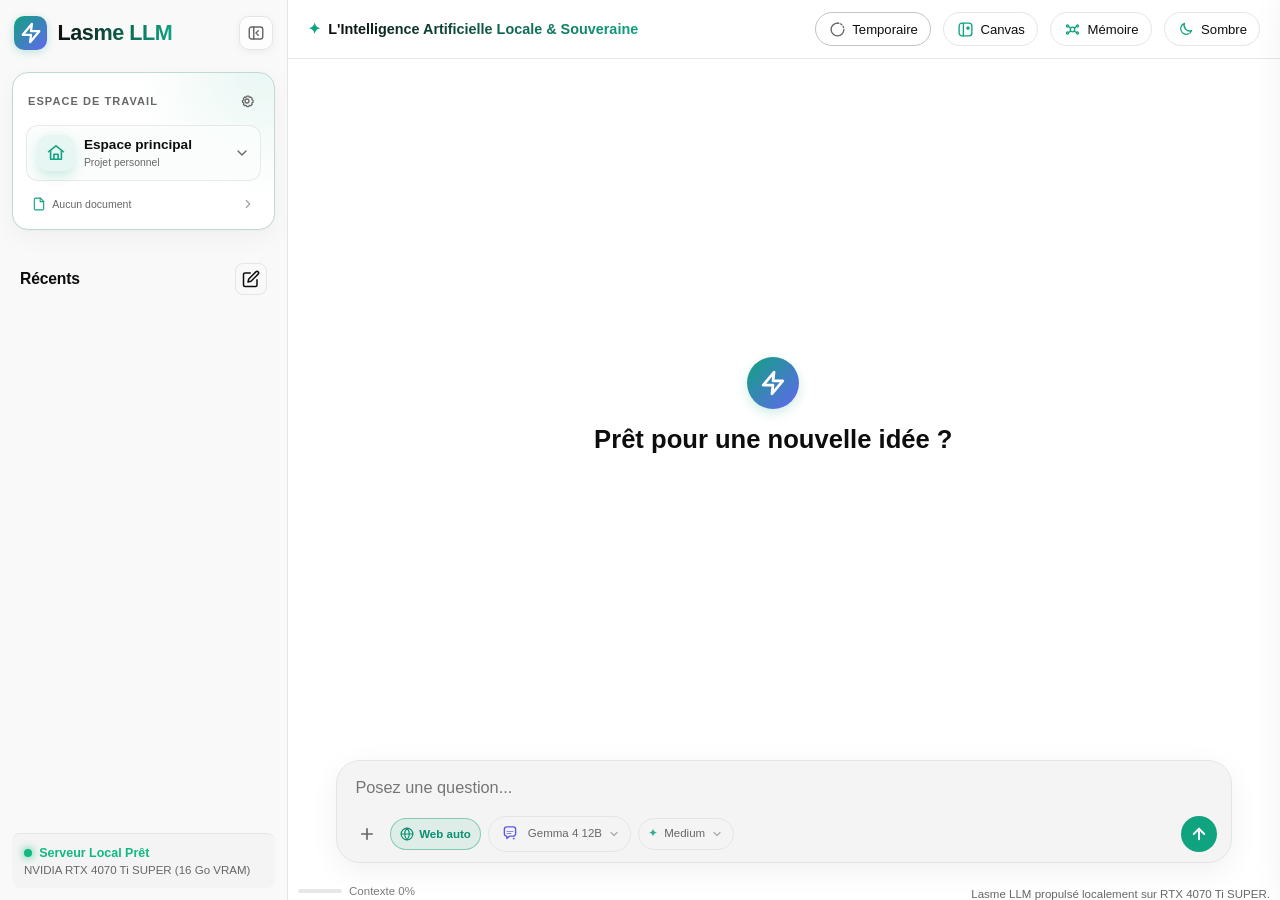
==== commit 5d79e1d4: "feat(ui): modèles ordonnés du plus faible au plus fort + effort par défaut Medium - sélecteur : E2B " ====
--- a/chat/web/index.html
+++ b/chat/web/index.html
@@ -362,21 +362,21 @@
                                     <div class="intelligence-dropdown" id="modelPickerDropdown">
                                         <div class="intel-header">Modèle Actif</div>
 
-                                        <button type="button" class="intel-option intel-active" data-model="gemma-4-12b" data-label="Gemma 4 12B">
+                                        <button type="button" class="intel-option" data-model="gemma-4-e2b" data-label="Gemma 4 E2B">
                                             <div class="intel-option-left">
-                                                <div class="intel-option-icon-wrap model-mark model-mark-chat" aria-hidden="true">
+                                                <div class="intel-option-icon-wrap model-mark model-mark-fast" aria-hidden="true">
                                                     <svg viewBox="0 0 24 24" fill="none">
-                                                        <path d="M5.25 6.25A2.75 2.75 0 0 1 8 3.5h8A2.75 2.75 0 0 1 18.75 6.25v5.5A2.75 2.75 0 0 1 16 14.5h-4.2l-3.65 2.8v-2.8H8a2.75 2.75 0 0 1-2.75-2.75z" class="model-mark-line"></path>
-                                                        <path d="m16.65 15.55.56 1.4 1.4.56-1.4.56-.56 1.4-.56-1.4-1.4-.56 1.4-.56z" class="model-mark-fill"></path>
-                                                        <path d="M8.5 8.95h7M8.5 11.35h4.5" class="model-mark-detail"></path>
+                                                        <path d="M4 8.25h6M2.5 12h6M4 15.75h6" class="model-mark-detail"></path>
+                                                        <path d="m14.1 4.6-3 7h4l-2 7.8 7-10.2h-4.2l2.2-4.6z" class="model-mark-line"></path>
+                                                        <path d="m14.1 4.6-3 7h4l-2 7.8 7-10.2h-4.2l2.2-4.6z" class="model-mark-fill"></path>
                                                     </svg>
                                                 </div>
                                                 <div class="intel-option-text">
-                                                    <div class="intel-option-name">Gemma 4 12B</div>
-                                                    <div class="intel-option-desc">Qualité & agent · 128K · vision native</div>
+                                                    <div class="intel-option-name">Gemma 4 E2B</div>
+                                                    <div class="intel-option-desc">Minimal · 32K · ultra rapide</div>
                                                 </div>
                                             </div>
-                                            <svg class="intel-check-icon active" width="15" height="15" viewBox="0 0 24 24" fill="none" stroke="currentColor" stroke-width="2.5" stroke-linecap="round" stroke-linejoin="round"><polyline points="20 6 9 17 4 12"/></svg>
+                                            <svg class="intel-check-icon" width="15" height="15" viewBox="0 0 24 24" fill="none" stroke="currentColor" stroke-width="2.5" stroke-linecap="round" stroke-linejoin="round"><polyline points="20 6 9 17 4 12"/></svg>
                                         </button>
                                         <button type="button" class="intel-option" data-model="gemma-4-e4b" data-label="Gemma 4 E4B">
                                             <div class="intel-option-left">
@@ -394,21 +394,21 @@
                                             </div>
                                             <svg class="intel-check-icon" width="15" height="15" viewBox="0 0 24 24" fill="none" stroke="currentColor" stroke-width="2.5" stroke-linecap="round" stroke-linejoin="round"><polyline points="20 6 9 17 4 12"/></svg>
                                         </button>
-                                        <button type="button" class="intel-option" data-model="gemma-4-e2b" data-label="Gemma 4 E2B">
+                                        <button type="button" class="intel-option intel-active" data-model="gemma-4-12b" data-label="Gemma 4 12B">
                                             <div class="intel-option-left">
-                                                <div class="intel-option-icon-wrap model-mark model-mark-fast" aria-hidden="true">
+                                                <div class="intel-option-icon-wrap model-mark model-mark-chat" aria-hidden="true">
                                                     <svg viewBox="0 0 24 24" fill="none">
-                                                        <path d="M4 8.25h6M2.5 12h6M4 15.75h6" class="model-mark-detail"></path>
-                                                        <path d="m14.1 4.6-3 7h4l-2 7.8 7-10.2h-4.2l2.2-4.6z" class="model-mark-line"></path>
-                                                        <path d="m14.1 4.6-3 7h4l-2 7.8 7-10.2h-4.2l2.2-4.6z" class="model-mark-fill"></path>
+                                                        <path d="M5.25 6.25A2.75 2.75 0 0 1 8 3.5h8A2.75 2.75 0 0 1 18.75 6.25v5.5A2.75 2.75 0 0 1 16 14.5h-4.2l-3.65 2.8v-2.8H8a2.75 2.75 0 0 1-2.75-2.75z" class="model-mark-line"></path>
+                                                        <path d="m16.65 15.55.56 1.4 1.4.56-1.4.56-.56 1.4-.56-1.4-1.4-.56 1.4-.56z" class="model-mark-fill"></path>
+                                                        <path d="M8.5 8.95h7M8.5 11.35h4.5" class="model-mark-detail"></path>
                                                     </svg>
                                                 </div>
                                                 <div class="intel-option-text">
-                                                    <div class="intel-option-name">Gemma 4 E2B</div>
-                                                    <div class="intel-option-desc">Minimal · 32K · ultra rapide</div>
+                                                    <div class="intel-option-name">Gemma 4 12B</div>
+                                                    <div class="intel-option-desc">Qualité & agent · 128K · vision native</div>
                                                 </div>
                                             </div>
-                                            <svg class="intel-check-icon" width="15" height="15" viewBox="0 0 24 24" fill="none" stroke="currentColor" stroke-width="2.5" stroke-linecap="round" stroke-linejoin="round"><polyline points="20 6 9 17 4 12"/></svg>
+                                            <svg class="intel-check-icon active" width="15" height="15" viewBox="0 0 24 24" fill="none" stroke="currentColor" stroke-width="2.5" stroke-linecap="round" stroke-linejoin="round"><polyline points="20 6 9 17 4 12"/></svg>
                                         </button>
                                         <button type="button" class="intel-option" data-model="gemma-4-12b-256k" data-label="Gemma 4 12B 256K">
                                             <div class="intel-option-left">
@@ -437,23 +437,23 @@
                                     style="display:none;"
                                 >
                                     <option value="low">Low</option>
-                                    <option value="medium">Medium</option>
-                                    <option value="high" selected>High</option>
+                                    <option value="medium" selected>Medium</option>
+                                    <option value="high">High</option>
                                 </select>
 
                                 <div class="intelligence-picker reasoning-picker" id="reasoningPickerContainer">
                                     <button type="button" class="intelligence-trigger" id="reasoningPickerTrigger" aria-expanded="false">
                                         <span class="intel-trigger-icon">✦</span>
-                                        <span class="intel-label" id="selectedReasoningName">High</span>
+                                        <span class="intel-label" id="selectedReasoningName">Medium</span>
                                         <svg class="intel-chevron" width="12" height="12" viewBox="0 0 24 24" fill="none" stroke="currentColor" stroke-width="2.5" stroke-linecap="round" stroke-linejoin="round"><polyline points="6 9 12 15 18 9"/></svg>
                                     </button>
                                     <div class="intelligence-dropdown reasoning-dropdown" id="reasoningPickerDropdown">
                                         <div class="intel-header">Niveau de raisonnement</div>
-                                        <div class="effort-slider" id="effortSlider" role="radiogroup" aria-label="Niveau de raisonnement" data-value="high" tabindex="0">
+                                        <div class="effort-slider" id="effortSlider" role="radiogroup" aria-label="Niveau de raisonnement" data-value="medium" tabindex="0">
                                             <div class="effort-slider-thumb" aria-hidden="true"></div>
                                             <button type="button" class="effort-seg" data-level="low" role="radio" aria-checked="false">Low</button>
-                                            <button type="button" class="effort-seg" data-level="medium" role="radio" aria-checked="false">Medium</button>
-                                            <button type="button" class="effort-seg effort-seg-active" data-level="high" role="radio" aria-checked="true">High</button>
+                                            <button type="button" class="effort-seg effort-seg-active" data-level="medium" role="radio" aria-checked="true">Medium</button>
+                                            <button type="button" class="effort-seg" data-level="high" role="radio" aria-checked="false">High</button>
                                         </div>
                                         <div class="effort-slider-desc" id="effortSliderDesc">Analyse approfondie pour les demandes complexes</div>
                                     </div>
@@ -828,7 +828,7 @@
 
     <script src="math-renderer.js?v=20260729-currency"></script>
     <script src="progressive-renderer.js?v=20260730-citation-cleanup"></script>
-    <script src="app.js?v=20260923-math-v10"></script>
-    <script src="workspace.js?v=20260923-math-v10"></script>
+    <script src="app.js?v=20260923-order-v12"></script>
+    <script src="workspace.js?v=20260923-math-v11"></script>
 </body>
 </html>
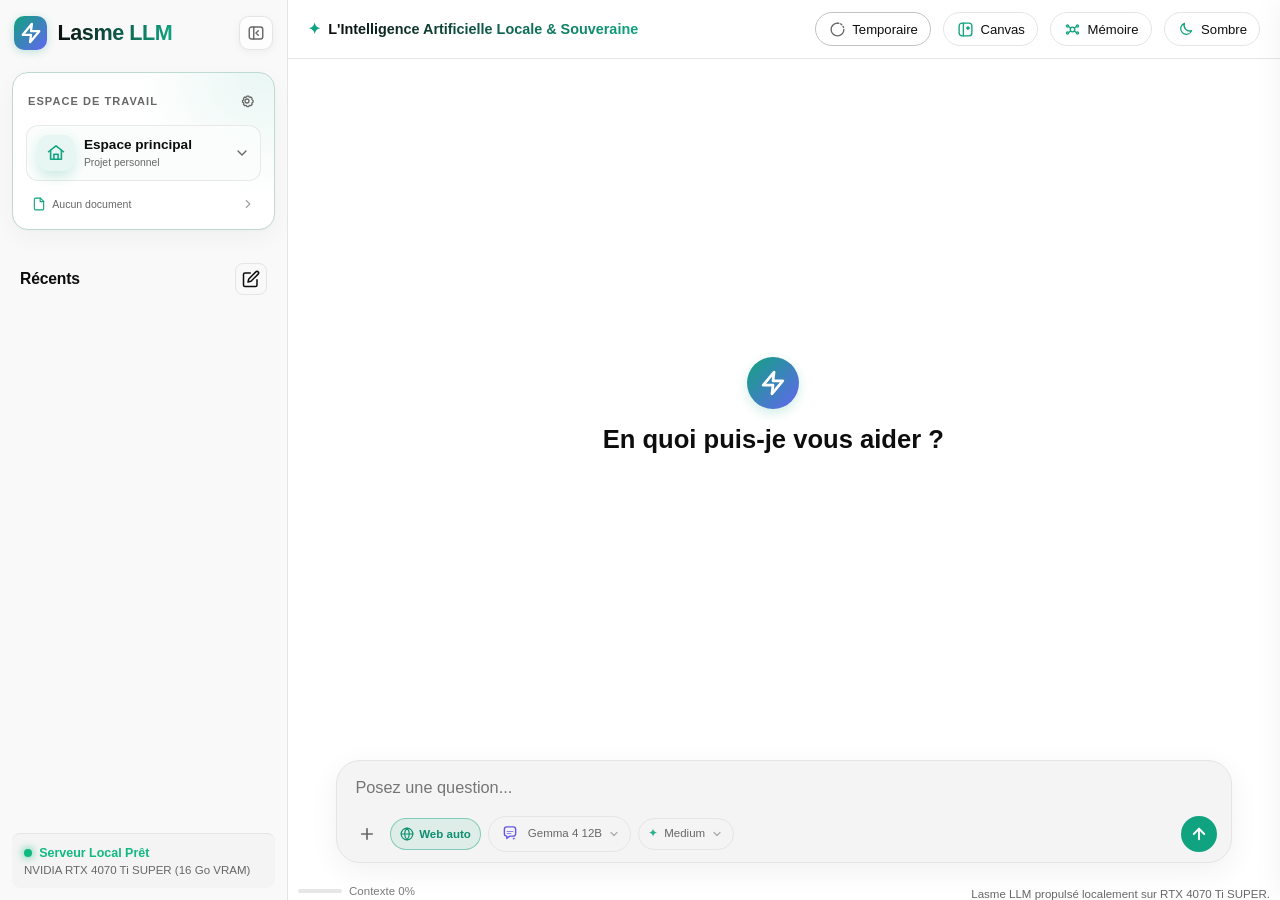
==== commit b21b0b1a: "fix: rendu de la réponse garanti même dans un onglet masqué requestFrame utilisait requestAnimationF" ====
--- a/chat/web/index.html
+++ b/chat/web/index.html
@@ -19,7 +19,7 @@
     <link rel="stylesheet" href="vendor/highlight/tokyo-night-dark.min.css?v=11.9.0">
     
     <!-- App Custom CSS -->
-    <link rel="stylesheet" href="style.css?v=20260923-effort-v9">
+    <link rel="stylesheet" href="style.css?v=20260924-work-note-v10">
     
     <!-- Local pinned renderers keep chat and Canvas functional offline. -->
     <script src="vendor/dompurify/purify.min.js?v=3.2.6"></script>
@@ -827,8 +827,9 @@
     </div>
 
     <script src="math-renderer.js?v=20260729-currency"></script>
-    <script src="progressive-renderer.js?v=20260730-citation-cleanup"></script>
-    <script src="app.js?v=20260923-order-v12"></script>
+    <script src="progressive-renderer.js?v=20260924-raf-fallback"></script>
+    <script src="answer-stream.js?v=20260924-work-note"></script>
+    <script src="app.js?v=20260924-work-note-v13"></script>
     <script src="workspace.js?v=20260923-math-v11"></script>
 </body>
 </html>
--- a/chat/web/style.css
+++ b/chat/web/style.css
@@ -947,20 +947,37 @@
     width: 100%;
 }
 
-/* Agent tool cards rendered in the conversation thread */
+/* Un seul rail d'outils, pas une pile de cartes identiques. */
 .agent-tools-group {
     display: flex;
     flex-direction: column;
-    gap: 0.4rem;
-    margin: 0 0 0.6rem 0;
+    gap: 0;
+    margin: 0 0 0.85rem 0;
+    padding: 0.2rem 0.35rem 0.3rem;
+    border: 1px solid color-mix(in srgb, var(--accent) 28%, var(--border));
+    border-radius: 14px;
+    background: color-mix(in srgb, var(--accent) 6%, var(--bg-card, #fff));
+}
+
+.agent-tools-label {
+    padding: 0.4rem 0.55rem 0.15rem;
+    font-size: 10.5px;
+    font-weight: 700;
+    letter-spacing: 0.08em;
+    text-transform: uppercase;
+    color: var(--accent);
 }
 
 .agent-tool-card {
-    border: 1px solid var(--border, #e5e5e5);
+    border: none;
     border-radius: 10px;
-    background: var(--bg-card, #fff);
+    background: transparent;
     font-size: 12.5px;
-    padding: 0.35rem 0.6rem;
+    padding: 0.2rem 0.4rem 0.28rem;
+}
+
+.agent-tool-card + .agent-tool-card {
+    border-top: 1px solid color-mix(in srgb, var(--accent) 14%, transparent);
 }
 
 .agent-tool-card summary {
@@ -971,7 +988,9 @@
     list-style: none;
     display: flex;
     align-items: center;
+    flex-wrap: wrap;
     gap: 0.4rem;
+    row-gap: 0.25rem;
 }
 
 .agent-tool-card summary::before {
@@ -985,9 +1004,8 @@
     transform: rotate(90deg);
 }
 
-.agent-tool-card.ok summary { color: var(--accent, #10a37f); }
+.agent-tool-card.ok summary { color: var(--text, inherit); }
 .agent-tool-card.ko {
-    border-color: rgba(248, 113, 113, 0.5);
     background: rgba(248, 113, 113, 0.08);
 }
 .agent-tool-card.ko summary { color: #f87171; }
@@ -1011,11 +1029,10 @@
 
 /* Live agent tool card: pending state while the tool runs */
 .agent-tool-card.pending {
-    border-color: rgba(124, 92, 231, 0.5);
-    background: rgba(124, 92, 231, 0.1);
-}
-
-.agent-tool-card.pending summary { color: var(--accent, #10a37f); }
+    background: color-mix(in srgb, var(--accent) 8%, transparent);
+}
+
+.agent-tool-card.pending summary { color: var(--accent); }
 
 .agent-tool-card .agent-tool-meta {
     opacity: 0.75;
@@ -1032,18 +1049,128 @@
     animation: activitySpin 0.8s linear infinite;
 }
 
-/* Per-tool icon shown at the left of the card summary (stroke: currentColor) */
+/* Pastille d'icône dans le vert du thème. */
 .agent-tool-icon {
     flex: none;
     display: inline-flex;
-    width: 15px;
-    height: 15px;
-    opacity: 0.9;
+    align-items: center;
+    justify-content: center;
+    width: 26px;
+    height: 26px;
+    border-radius: 8px;
+    color: var(--accent);
+    background: color-mix(in srgb, var(--accent) 16%, transparent);
 }
 
 .agent-tool-icon svg {
-    width: 100%;
-    height: 100%;
+    display: block;
+    width: 16px;
+    height: 16px;
+}
+
+.agent-tool-card[data-category] .agent-tool-icon,
+.agent-tool-icon[data-category] {
+    color: var(--accent);
+}
+
+.agent-tool-heading {
+    display: inline-flex;
+    flex-wrap: wrap;
+    align-items: baseline;
+    column-gap: 0.4rem;
+    row-gap: 0.05rem;
+    min-width: 0;
+}
+
+.agent-tool-id {
+    color: var(--text-secondary, #b4b4b4);
+    font-family: var(--font-code);
+    font-size: 10.5px;
+    font-weight: 500;
+    line-height: 1.2;
+    overflow-wrap: anywhere;
+}
+
+.agent-tool-chips {
+    display: inline-flex;
+    flex-wrap: wrap;
+    gap: 0.3rem;
+    flex: 0 1 auto;
+    margin: 0;
+}
+
+.tool-engine,
+.tool-intent {
+    display: inline-flex;
+    align-items: center;
+    max-width: 100%;
+    padding: 0.1rem 0.48rem;
+    border-radius: 999px;
+    font-size: 11px;
+    font-weight: 600;
+    line-height: 1.35;
+    letter-spacing: 0.01em;
+    border: 1px solid transparent;
+}
+
+.tool-engine,
+.tool-intent {
+    color: var(--accent-hover);
+    background: color-mix(in srgb, var(--accent) 14%, transparent);
+    border-color: color-mix(in srgb, var(--accent) 34%, transparent);
+    white-space: nowrap;
+}
+
+[data-theme="dark"] .tool-engine,
+[data-theme="dark"] .tool-intent {
+    color: #d1fae5;
+    background: color-mix(in srgb, var(--accent) 22%, transparent);
+    border-color: color-mix(in srgb, var(--accent) 48%, transparent);
+}
+
+img.agent-tool-chart {
+    display: block;
+    width: auto;
+    max-width: 100%;
+    max-height: 220px;
+    height: auto;
+    margin-top: 0.45rem;
+    border-radius: 8px;
+    object-fit: contain;
+    cursor: default;
+}
+
+/* Le cap global des images assistant (320px, cover) ne doit pas rogner le graphique. */
+.message.assistant .bubble .agent-tool-card img.agent-tool-chart {
+    max-width: 100% !important;
+    max-height: 220px !important;
+    width: auto;
+    height: auto;
+    object-fit: contain;
+    border-radius: 8px;
+    cursor: default;
+}
+
+@media (max-width: 768px) {
+    .agent-tool-card summary {
+        flex-wrap: wrap;
+        align-items: flex-start;
+        row-gap: 0.2rem;
+    }
+
+    .agent-tool-card summary::before,
+    .agent-tool-icon,
+    .agent-tool-card summary .tool-spinner {
+        margin-top: 0.05rem;
+    }
+
+    .agent-tool-heading {
+        flex: 0 1 auto;
+        flex-direction: column;
+        align-items: flex-start;
+        max-width: 100%;
+        min-width: 0;
+    }
 }
 
 /* Card animations: slide-in on creation, shimmer while pending,
@@ -1059,9 +1186,8 @@
 }
 
 .agent-tool-card.ok {
-    border-color: rgba(52, 211, 153, 0.4);
-    background: rgba(52, 211, 153, 0.06);
-    transition: border-color 0.4s ease, background 0.4s ease;
+    background: transparent;
+    transition: background 0.4s ease;
 }
 
 .agent-tool-card.pending {
@@ -1114,145 +1240,120 @@
     80% { transform: translateX(2px); }
 }
 
-/* Streaming thinking panel ("Réflexion") — app theme.
-   Modes: stream = 140px window while reasoning, closed = header only,
-   full = 340px scrollable window (header click toggles closed/full). */
+/* Réflexion : une ligne discrète, le texte en dessous, sans cadre. */
 .thinking-panel {
-    margin: 0 0 0.65rem 0;
-    border: 1px solid var(--border, #e5e5e5);
-    border-radius: 14px;
-    background: var(--bg-card, #fff);
-    overflow: hidden;
-    box-shadow: 0 1px 2px rgba(0, 0, 0, 0.04);
-    transition: border-color 0.3s ease;
-}
-
-.thinking-panel.streaming {
-    border-color: color-mix(in srgb, var(--accent, #10a37f) 45%, var(--border, #e5e5e5));
-}
-
-.thinking-header {
-    display: flex;
-    align-items: center;
-    gap: 0.5rem;
-    width: 100%;
-    padding: 0.5rem 0.85rem;
+    margin: 0.1rem 0 0.7rem;
     border: none;
     background: transparent;
+    box-shadow: none;
+    overflow: hidden;
+}
+
+.thinking-header {
+    display: inline-flex;
+    align-items: center;
+    gap: 0.28rem;
+    width: auto;
+    max-width: 100%;
+    padding: 0.1rem 0.15rem;
+    border: none;
+    border-radius: 8px;
+    background: transparent;
     cursor: pointer;
     font: inherit;
-    color: var(--text-secondary, #676767);
-    font-size: 12px;
-    font-weight: 600;
-    letter-spacing: 0.2px;
+    color: var(--text-secondary, #6b6b6b);
+    font-size: 13.5px;
+    font-weight: 500;
+    letter-spacing: 0;
     user-select: none;
     text-align: left;
 }
 
+.thinking-header:hover {
+    color: var(--text-primary, #0d0d0d);
+}
+
 .thinking-header:focus-visible {
-    outline: 2px solid color-mix(in srgb, var(--accent, #10a37f) 55%, transparent);
-    outline-offset: -2px;
-    border-radius: 14px;
-}
-
-.thinking-icon {
+    outline: 2px solid color-mix(in srgb, var(--accent) 45%, transparent);
+    outline-offset: 2px;
+}
+
+.thinking-chevron {
     display: inline-flex;
-    color: var(--accent, #10a37f);
     flex: none;
-}
-
-.thinking-icon svg {
-    width: 15px;
-    height: 15px;
-}
-
-.thinking-panel.streaming .thinking-icon svg {
-    animation: thinkingSparkle 2.4s ease-in-out infinite;
-}
-
-.thinking-label {
-    transition: opacity 0.18s ease;
-}
-
-.thinking-label.phrase-fade {
-    opacity: 0;
-}
-
+    color: currentColor;
+    opacity: 0.7;
+    transition: transform 0.2s ease;
+}
+
+.thinking-chevron svg {
+    width: 14px;
+    height: 14px;
+}
+
+.thinking-panel[data-mode="full"] .thinking-chevron,
+.thinking-panel[data-mode="stream"] .thinking-chevron {
+    transform: rotate(90deg);
+}
+
+.thinking-label,
 .thinking-duration {
-    color: color-mix(in srgb, var(--text-secondary, #676767) 75%, transparent);
     font-weight: 500;
 }
 
-.thinking-chevron {
-    margin-left: auto;
-    display: inline-flex;
-    color: color-mix(in srgb, var(--text-secondary, #676767) 60%, transparent);
-    transition: transform 0.3s cubic-bezier(0.4, 0, 0.2, 1);
-}
-
-.thinking-chevron svg {
-    width: 13px;
-    height: 13px;
-}
-
-.thinking-panel[data-mode="full"] .thinking-chevron {
-    transform: rotate(180deg);
-}
-
-/* The reasoning window: visible modes scroll inside, closed shrinks to 0.
-   Background is a faint accent tint over the card color — never dark. */
+.thinking-panel.streaming .thinking-label {
+    background: linear-gradient(
+        90deg,
+        color-mix(in srgb, var(--text-secondary, #6b6b6b) 55%, transparent) 0%,
+        var(--text-primary, #0d0d0d) 45%,
+        color-mix(in srgb, var(--text-secondary, #6b6b6b) 55%, transparent) 90%
+    );
+    background-size: 220% 100%;
+    -webkit-background-clip: text;
+    background-clip: text;
+    color: transparent;
+    animation: thinkingShimmer 1.6s linear infinite;
+}
+
 .thinking-window {
-    height: 140px;
+    height: auto;
+    max-height: 0;
+    overflow: hidden;
+    border: none;
+    background: transparent;
+    transition: max-height 0.25s ease;
+    scrollbar-width: thin;
+}
+
+.thinking-panel[data-mode="stream"] .thinking-window,
+.thinking-panel[data-mode="full"] .thinking-window {
+    max-height: 240px;
     overflow-y: auto;
-    overscroll-behavior: contain;
-    border-top: 1px solid color-mix(in srgb, var(--border, #e5e5e5) 70%, transparent);
-    background: linear-gradient(
-        180deg,
-        color-mix(in srgb, var(--accent, #10a37f) 3%, transparent),
-        color-mix(in srgb, var(--accent, #10a37f) 1.5%, transparent)
-    );
-    transition:
-        height 0.42s cubic-bezier(0.4, 0, 0.2, 1),
-        border-top-color 0.3s ease;
-    scrollbar-width: thin;
-    scrollbar-color: var(--scrollbar-thumb, rgba(16, 163, 127, 0.42)) transparent;
-}
-
-.thinking-panel[data-mode="stream"] .thinking-window { height: 140px; }
-/* Fully collapsed: header only, no residual rule or line under it. */
+}
+
 .thinking-panel[data-mode="closed"] .thinking-window {
-    height: 0;
+    max-height: 0;
     overflow: hidden;
-    border-top-color: transparent;
-}
-.thinking-panel[data-mode="full"] .thinking-window { height: 340px; }
+}
 
 .thinking-text {
     margin: 0;
-    padding: 0.7rem 0.95rem 0.8rem;
+    padding: 0.35rem 0 0.15rem 1.25rem;
     white-space: pre-wrap;
     word-break: break-word;
     font-family: var(--font-main);
-    font-size: 12px;
-    line-height: 1.6;
-    color: color-mix(in srgb, var(--text-primary, #0d0d0d) 72%, transparent);
-}
-
-/* Le texte de raisonnement est un <pre> : sans cette surcharge, la règle
-   ".bubble pre { background: var(--code-bg) !important }" le peint en sombre. */
+    font-size: 13px;
+    line-height: 1.55;
+    color: var(--text-secondary, #6b6b6b);
+}
+
 .bubble .thinking-panel .thinking-text {
     background: transparent !important;
-    color: color-mix(in srgb, var(--text-primary, #0d0d0d) 72%, transparent) !important;
-    padding: 0.7rem 0.95rem 0.8rem !important;
+    color: var(--text-secondary, #6b6b6b) !important;
+    padding: 0.35rem 0 0.15rem 1.25rem !important;
     overflow-x: hidden !important;
     font-family: var(--font-main) !important;
-    font-size: 12px !important;
-}
-
-/* Fade-out gradient at the bottom while streaming and scrollable */
-.thinking-panel.streaming .thinking-text.is-scrollable {
-    -webkit-mask-image: linear-gradient(180deg, #000 0%, #000 78%, transparent 100%);
-    mask-image: linear-gradient(180deg, #000 0%, #000 78%, transparent 100%);
+    font-size: 13px !important;
 }
 
 .thinking-window::-webkit-scrollbar {
@@ -1260,13 +1361,13 @@
 }
 
 .thinking-window::-webkit-scrollbar-thumb {
-    background: var(--scrollbar-thumb, rgba(16, 163, 127, 0.42));
+    background: var(--scrollbar-thumb, rgba(0, 0, 0, 0.18));
     border-radius: 999px;
 }
 
-@keyframes thinkingSparkle {
-    0%, 100% { transform: scale(1) rotate(0deg); opacity: 0.85; }
-    50% { transform: scale(1.18) rotate(18deg); opacity: 1; }
+@keyframes thinkingShimmer {
+    0% { background-position: 100% 0; }
+    100% { background-position: -100% 0; }
 }
 
 
@@ -1280,7 +1381,8 @@
         animation: none !important;
     }
 
-    .thinking-pulse {
+    .thinking-pulse,
+    .thinking-panel.streaming .thinking-label {
         animation: none !important;
     }
 }
@@ -1662,6 +1764,66 @@
 }
 
 /* Compact source drawer */
+
+/* Brouillons de travail : le texte streamé puis écarté (avant appels
+   d'outils, réponse écartée par le harnais, tour relancé) se range ici —
+   il n'est JAMAIS supprimé de l'écran. */
+.work-notes-group {
+    display: flex;
+    flex-direction: column;
+    gap: 0.4rem;
+    margin: 0.55rem 0;
+}
+
+.work-note {
+    border: 1px solid var(--border);
+    border-left: 3px solid color-mix(in srgb, var(--accent) 55%, var(--border));
+    border-radius: 10px;
+    background: color-mix(in srgb, var(--bg-card) 88%, var(--accent));
+    font-size: 0.82rem;
+    color: var(--text-secondary, #64748b);
+}
+
+.work-note summary {
+    cursor: pointer;
+    padding: 0.45rem 0.7rem;
+    font-weight: 600;
+    list-style: none;
+    display: flex;
+    align-items: center;
+    gap: 0.4rem;
+}
+
+.work-note summary::-webkit-details-marker {
+    display: none;
+}
+
+.work-note[open] summary {
+    border-bottom: 1px solid var(--border);
+}
+
+.work-note-text {
+    margin: 0;
+    padding: 0.6rem 0.7rem;
+    white-space: pre-wrap;
+    word-break: break-word;
+    font-family: inherit;
+    max-height: 18rem;
+    overflow-y: auto;
+}
+
+/* Rédaction en cours : le texte affiché est PROVISOIRE (brouillon de tour),
+   jamais présenté comme la réponse finale. */
+.bubble.is-drafting .answer-content::before {
+    content: "✎ Rédaction en cours…";
+    display: block;
+    margin-bottom: 0.45rem;
+    font-size: 0.78rem;
+    font-style: italic;
+    letter-spacing: 0.01em;
+    color: var(--text-secondary, #64748b);
+    opacity: 0.85;
+}
 
 /* Premium project workspace selector */
 .workspace-switcher {
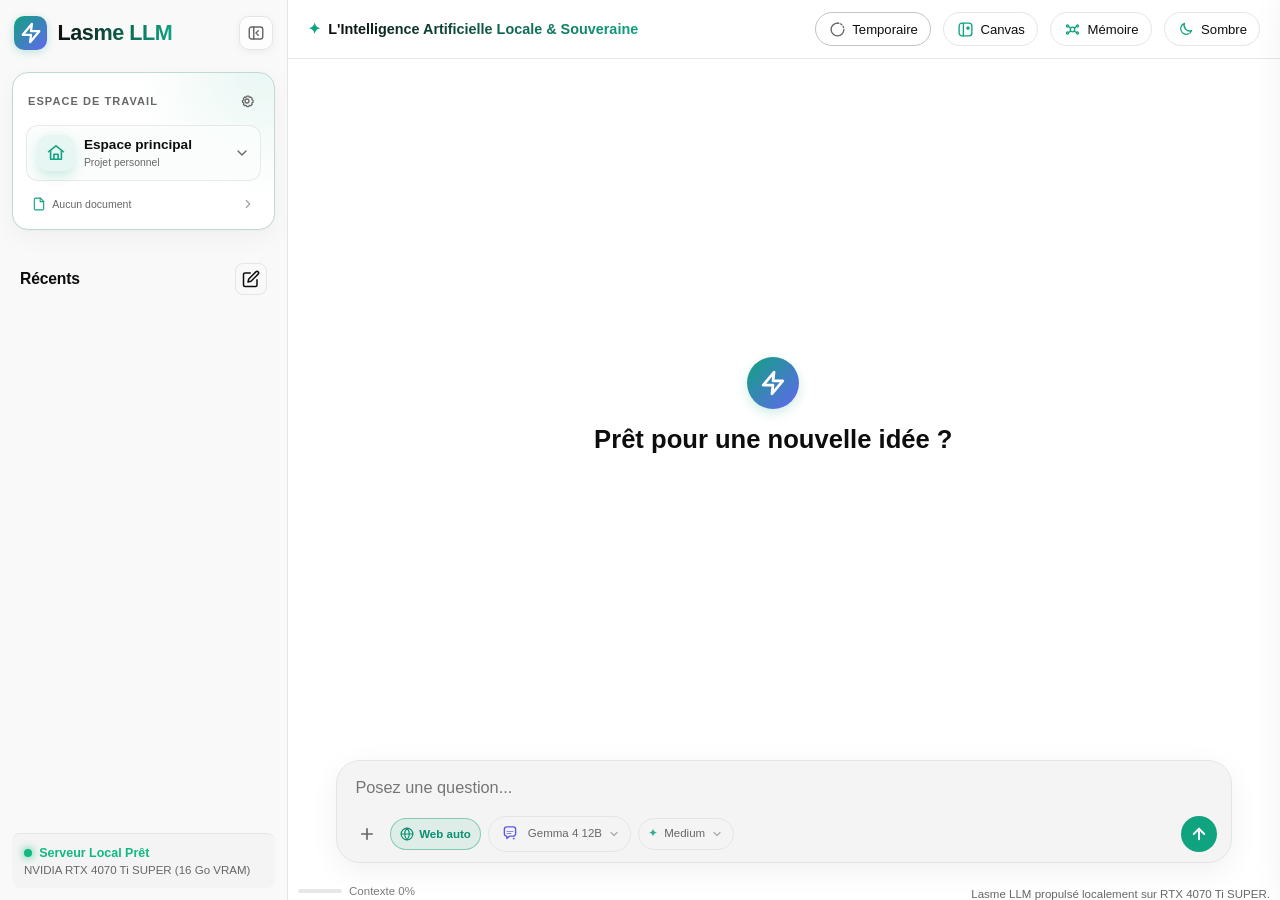
==== commit 672977a7: "refactor: découpage d'app.js en modules front (C1) app.js (5 493 lignes, monolithe) devient un noyau" ====
--- a/chat/web/index.html
+++ b/chat/web/index.html
@@ -829,7 +829,25 @@
     <script src="math-renderer.js?v=20260729-currency"></script>
     <script src="progressive-renderer.js?v=20260924-raf-fallback"></script>
     <script src="answer-stream.js?v=20260924-work-note"></script>
-    <script src="app.js?v=20260924-work-note-v13"></script>
+    <script src="app.js?v=20260925-c1-state"></script>
+    <script src="src/ui/helpers.js?v=20260925-c1"></script>
+    <script src="src/ui/inputs.js?v=20260925-c1"></script>
+    <script src="src/ui/model-picker.js?v=20260925-c1"></script>
+    <script src="src/ui/sidebar.js?v=20260925-c1"></script>
+    <script src="src/ui/theme.js?v=20260925-c1"></script>
+    <script src="src/chat/composer.js?v=20260925-c1"></script>
+    <script src="src/chat/sessions.js?v=20260925-c1"></script>
+    <script src="src/chat/memory.js?v=20260925-c1"></script>
+    <script src="src/chat/stream.js?v=20260925-c1"></script>
+    <script src="src/renderers/image-cards.js?v=20260925-c1"></script>
+    <script src="src/renderers/thinking.js?v=20260925-c1"></script>
+    <script src="src/renderers/tools.js?v=20260925-c1"></script>
+    <script src="src/renderers/agent-replay.js?v=20260925-c1"></script>
+    <script src="src/renderers/performance.js?v=20260925-c1"></script>
+    <script src="src/renderers/tables.js?v=20260925-c1"></script>
+    <script src="src/renderers/sources.js?v=20260925-c1"></script>
+    <script src="src/renderers/message.js?v=20260925-c1"></script>
+    <script src="src/studio/ide.js?v=20260925-c1"></script>
     <script src="workspace.js?v=20260923-math-v11"></script>
 </body>
 </html>
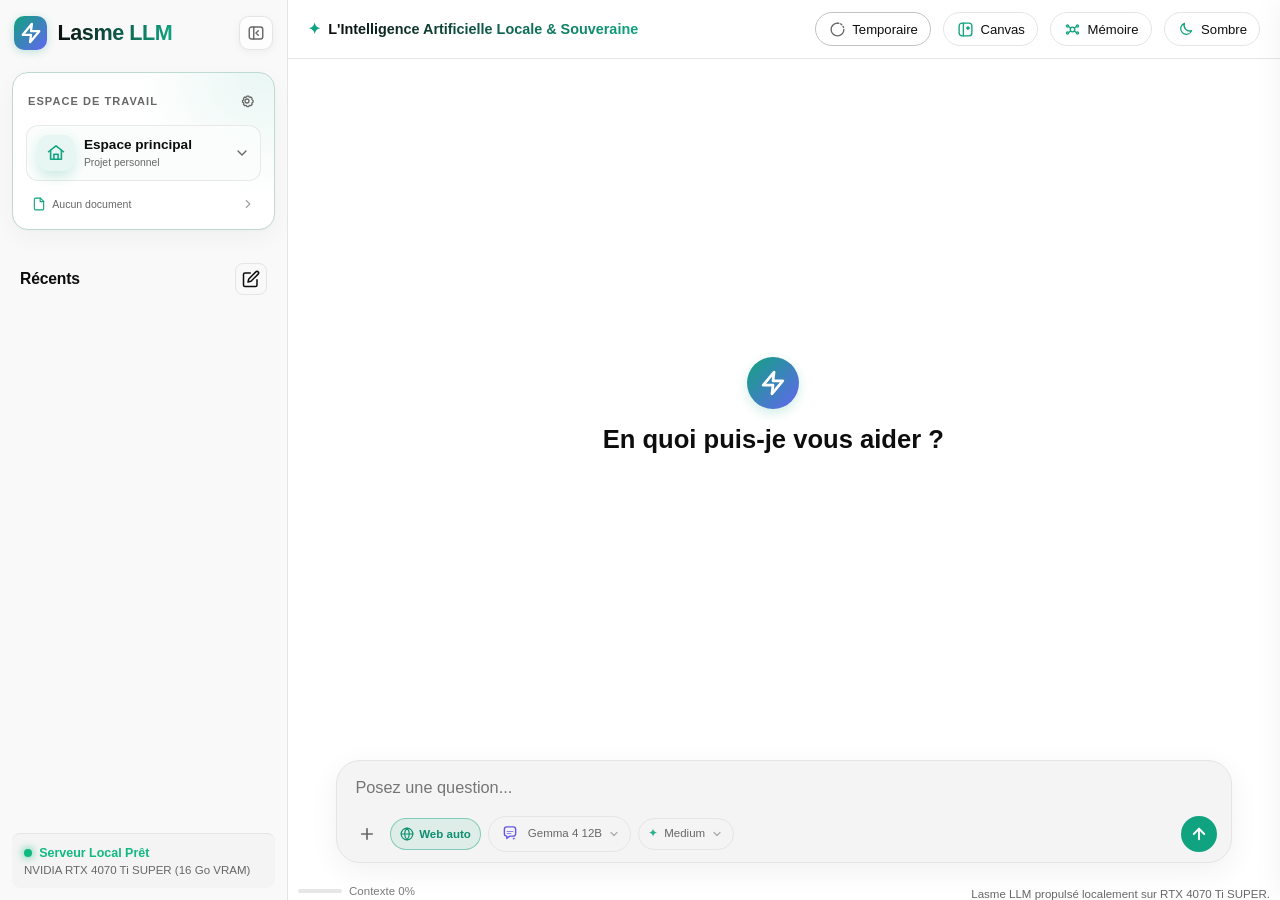
==== commit b643d872: "fix: modèle/effort persistants, salutations reconnues, recherche web opérationnelle 1) workspace.js " ====
--- a/chat/web/index.html
+++ b/chat/web/index.html
@@ -832,7 +832,7 @@
     <script src="app.js?v=20260925-c1-state"></script>
     <script src="src/ui/helpers.js?v=20260925-c1"></script>
     <script src="src/ui/inputs.js?v=20260925-c1"></script>
-    <script src="src/ui/model-picker.js?v=20260925-c1"></script>
+    <script src="src/ui/model-picker.js?v=20260926-fix1"></script>
     <script src="src/ui/sidebar.js?v=20260925-c1"></script>
     <script src="src/ui/theme.js?v=20260925-c1"></script>
     <script src="src/chat/composer.js?v=20260925-c1"></script>
@@ -848,6 +848,6 @@
     <script src="src/renderers/sources.js?v=20260925-c1"></script>
     <script src="src/renderers/message.js?v=20260925-c1"></script>
     <script src="src/studio/ide.js?v=20260925-c1"></script>
-    <script src="workspace.js?v=20260923-math-v11"></script>
+    <script src="workspace.js?v=20260926-fix1"></script>
 </body>
 </html>
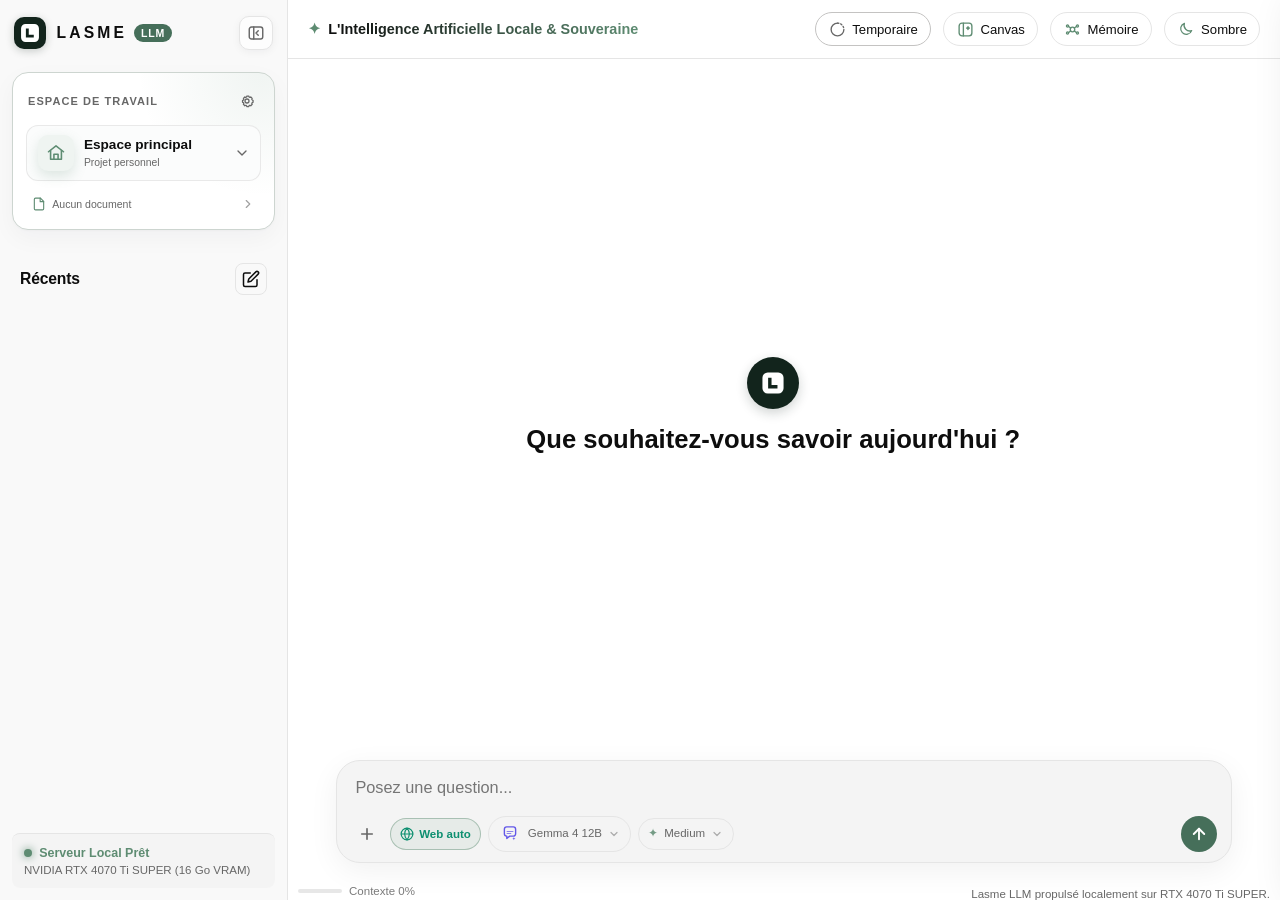
==== commit dace9e94: "fix(agent): le harnais n'efface plus la réponse Trois défauts se cumulaient derrière un même symptôm" ====
--- a/chat/web/index.html
+++ b/chat/web/index.html
@@ -9,8 +9,8 @@
     <title>Lasme LLM</title>
     
     <!-- Favicon -->
-    <link rel="icon" type="image/svg+xml" href="favicon.svg">
-    <link rel="apple-touch-icon" href="favicon.svg">
+    <link rel="icon" type="image/svg+xml" href="favicon.svg?v=20260926-identite-v1">
+    <link rel="apple-touch-icon" href="favicon.svg?v=20260926-identite-v1">
     
     <!-- KaTeX is local so math and its fonts also work without Internet. -->
     <link rel="stylesheet" href="vendor/katex/katex.min.css?v=0.16.9">
@@ -19,7 +19,7 @@
     <link rel="stylesheet" href="vendor/highlight/tokyo-night-dark.min.css?v=11.9.0">
     
     <!-- App Custom CSS -->
-    <link rel="stylesheet" href="style.css?v=20260924-work-note-v10">
+    <link rel="stylesheet" href="style.css?v=20260926-identite-v3">
     
     <!-- Local pinned renderers keep chat and Canvas functional offline. -->
     <script src="vendor/dompurify/purify.min.js?v=3.2.6"></script>
@@ -39,11 +39,12 @@
             <div class="brand">
                 <div class="sidebar-logo">
                     <span class="logo-icon-svg large">
-                        <svg width="22" height="22" viewBox="0 0 24 24" fill="none" stroke="currentColor" stroke-width="2.5" stroke-linecap="round" stroke-linejoin="round">
-                            <polygon points="13 2 3 14 12 14 11 22 21 10 12 10 13 2"></polygon>
+                        <svg width="22" height="22" viewBox="0 0 32 32" aria-hidden="true">
+                            <path fill-rule="evenodd" fill="currentColor"
+                                  d="M9.5 3h13A6.5 6.5 0 0 1 29 9.5v13a6.5 6.5 0 0 1-6.5 6.5h-13A6.5 6.5 0 0 1 3 22.5v-13A6.5 6.5 0 0 1 9.5 3zM10 9.5h4.2v9h7.3v4.2H10z"/>
                         </svg>
                     </span>
-                    <span class="sidebar-title large">Lasme LLM</span>
+                    <span class="sidebar-title large">Lasme<span class="brand-llm-pill">LLM</span></span>
                 </div>
                 <div class="sidebar-brand-actions">
                     <button type="button" id="sidebarCollapseBtn" class="sidebar-visibility-btn" title="Masquer la barre latérale" aria-label="Masquer la barre latérale">
@@ -302,7 +303,7 @@
                                 <!-- Plus Action Popover Menu -->
                                 <div id="inputActionMenu" class="input-action-menu">
                                     <button type="button" id="menuAttachDocBtn" class="action-menu-item">
-                                        <svg width="18" height="18" viewBox="0 0 24 24" fill="none" stroke="#10A37F" stroke-width="2" stroke-linecap="round" stroke-linejoin="round">
+                                        <svg width="18" height="18" viewBox="0 0 24 24" fill="none" stroke="#5E8C72" stroke-width="2" stroke-linecap="round" stroke-linejoin="round">
                                             <path d="M14.5 2H6a2 2 0 0 0-2 2v16a2 2 0 0 0 2 2h12a2 2 0 0 0 2-2V7.5L14.5 2z"></path>
                                             <polyline points="14 2 14 8 20 8"></polyline>
                                             <line x1="16" y1="13" x2="8" y2="13"></line>
@@ -311,7 +312,7 @@
                                         <span>Joindre un document ou une image</span>
                                     </button>
                                     <button type="button" id="menuAttachImageBtn" class="action-menu-item">
-                                        <svg width="18" height="18" viewBox="0 0 24 24" fill="none" stroke="#6366F1" stroke-width="2" stroke-linecap="round" stroke-linejoin="round">
+                                        <svg width="18" height="18" viewBox="0 0 24 24" fill="none" stroke="#A9714B" stroke-width="2" stroke-linecap="round" stroke-linejoin="round">
                                             <rect x="3" y="3" width="18" height="18" rx="2" ry="2"></rect>
                                             <circle cx="8.5" cy="8.5" r="1.5"></circle>
                                             <polyline points="21 15 16 10 5 21"></polyline>
@@ -319,7 +320,7 @@
                                         <span>Joindre une image (PNG, JPG, WebP)</span>
                                     </button>
                                     <button type="button" id="menuGenerateImageBtn" class="action-menu-item">
-                                        <svg width="18" height="18" viewBox="0 0 24 24" fill="none" stroke="#EC4899" stroke-width="2" stroke-linecap="round" stroke-linejoin="round">
+                                        <svg width="18" height="18" viewBox="0 0 24 24" fill="none" stroke="#C08A3E" stroke-width="2" stroke-linecap="round" stroke-linejoin="round">
                                             <polygon points="12 2 15.09 8.26 22 9.27 17 14.14 18.18 21.02 12 17.77 5.82 21.02 7 14.14 2 9.27 8.91 8.26 12 2"></polygon>
                                         </svg>
                                         <span>Générer une image</span>
@@ -827,7 +828,7 @@
     </div>
 
     <script src="math-renderer.js?v=20260729-currency"></script>
-    <script src="progressive-renderer.js?v=20260924-raf-fallback"></script>
+    <script src="progressive-renderer.js?v=20260926-agent-ux-v6"></script>
     <script src="answer-stream.js?v=20260924-work-note"></script>
     <script src="app.js?v=20260925-c1-state"></script>
     <script src="src/ui/helpers.js?v=20260925-c1"></script>
@@ -836,9 +837,9 @@
     <script src="src/ui/sidebar.js?v=20260925-c1"></script>
     <script src="src/ui/theme.js?v=20260925-c1"></script>
     <script src="src/chat/composer.js?v=20260925-c1"></script>
-    <script src="src/chat/sessions.js?v=20260925-c1"></script>
+    <script src="src/chat/sessions.js?v=20260926-identite-v1"></script>
     <script src="src/chat/memory.js?v=20260925-c1"></script>
-    <script src="src/chat/stream.js?v=20260925-c1"></script>
+    <script src="src/chat/stream.js?v=20260926-agent-ux-v4"></script>
     <script src="src/renderers/image-cards.js?v=20260925-c1"></script>
     <script src="src/renderers/thinking.js?v=20260925-c1"></script>
     <script src="src/renderers/tools.js?v=20260925-c1"></script>
--- a/chat/web/style.css
+++ b/chat/web/style.css
@@ -4,20 +4,26 @@
     --bg-card: #FFFFFF;
     --bg-input: #F4F4F4;
     --bg-hover: #ECECEC;
-    --accent: #10A37F;
-    --accent-hover: #1A7F64;
+    /* Marque « Forêt & sauge ». --accent est l'identité (traits, pastilles,
+       teintes, liens) ; --accent-strong remplit les boutons portant du texte
+       blanc, où le sauge clair n'atteint pas le contraste lisible. */
+    --accent: #5E8C72;
+    --accent-strong: #466F5A;
+    --accent-hover: #466F5A;
+    --brand-ink: #12241C;
+    --brand-soft: #E1EBE4;
     --text-primary: #0D0D0D;
     --text-secondary: #676767;
     --border: #E5E5E5;
     --user-bubble-bg: #F4F4F4;
     --code-bg: #1E1E2E;
-    --scrollbar-thumb: rgba(16, 163, 127, 0.42);
-    --scrollbar-thumb-hover: rgba(16, 163, 127, 0.72);
+    --scrollbar-thumb: rgba(94, 140, 114, 0.42);
+    --scrollbar-thumb-hover: rgba(94, 140, 114, 0.72);
     --scrollbar-track: rgba(15, 23, 42, 0.035);
     --project-primary: #B76B2D;
     --project-primary-strong: #8E4D20;
     --project-primary-soft: rgba(183, 107, 45, 0.12);
-    --project-primary-companion: #0E9C78;
+    --project-primary-companion: #5E8C72;
     --temporary-accent: #514A46;
     --temporary-soft: rgba(81, 74, 70, 0.09);
     --sidebar-width: 288px;
@@ -39,20 +45,25 @@
     --bg-card: #212121;
     --bg-input: #2F2F2F;
     --bg-hover: #2F2F2F;
-    --accent: #10A37F;
-    --accent-hover: #1A7F64;
+    /* En thème nuit, le sauge d'identité est éclairci : le vert de jour
+       perdait son contraste sur fond sombre. */
+    --accent: #7FB495;
+    --accent-strong: #4C7761;
+    --accent-hover: #9BC9AF;
+    --brand-ink: #E1EBE4;
+    --brand-soft: #1E3129;
     --text-primary: #ECECEC;
     --text-secondary: #B4B4B4;
     --border: rgba(255, 255, 255, 0.15);
     --user-bubble-bg: #2F2F2F;
     --code-bg: #141414;
-    --scrollbar-thumb: rgba(52, 211, 153, 0.38);
-    --scrollbar-thumb-hover: rgba(52, 211, 153, 0.68);
+    --scrollbar-thumb: rgba(127, 180, 149, 0.38);
+    --scrollbar-thumb-hover: rgba(127, 180, 149, 0.68);
     --scrollbar-track: rgba(255, 255, 255, 0.035);
     --project-primary: #F0A35C;
     --project-primary-strong: #FFC184;
     --project-primary-soft: rgba(240, 163, 92, 0.15);
-    --project-primary-companion: #35C9A1;
+    --project-primary-companion: #7FB495;
     --temporary-accent: #F3EEE9;
     --temporary-soft: rgba(243, 238, 233, 0.11);
 }
@@ -82,13 +93,13 @@
     min-height: 42px;
     border: 3px solid transparent;
     border-radius: 999px;
-    background: linear-gradient(180deg, var(--accent), #4f7de8);
+    background: linear-gradient(180deg, var(--accent), #3F6B52);
     background-clip: content-box;
 }
 
 *::-webkit-scrollbar-thumb:hover {
     border-width: 2px;
-    background: linear-gradient(180deg, var(--scrollbar-thumb-hover), #6366f1);
+    background: linear-gradient(180deg, var(--scrollbar-thumb-hover), #3F6B52);
     background-clip: content-box;
 }
 
@@ -364,24 +375,56 @@
     padding: 0.2rem 0;
 }
 
+/* ── Marque : pastille « Bloc » + wordmark LASME · LLM ──────────────────
+   Le L est gravé dans une pastille pleine : une seule forme, lisible de
+   16 px (favicon) à 512 px. Aucune police web n'est disponible (page hors
+   ligne) : le wordmark s'appuie donc sur la pile système, capitales
+   espacées pour que le rendu reste stable d'une machine à l'autre. */
 .logo-icon-svg.large {
     display: flex;
     align-items: center;
     justify-content: center;
-    background: linear-gradient(135deg, #10A37F, #6366F1);
+    background: var(--brand-ink);
     color: #FFF;
     border-radius: 10px;
-    padding: 0.35rem;
-    box-shadow: 0 2px 8px rgba(16, 163, 127, 0.25);
+    padding: 0.32rem;
+    box-shadow: 0 2px 8px color-mix(in srgb, var(--brand-ink) 22%, transparent);
+}
+
+[data-theme="dark"] .logo-icon-svg.large {
+    background: var(--brand-ink);
+    color: #12241C;
 }
 
 .sidebar-title.large {
-    font-size: 1.35rem;
-    font-weight: 800;
-    background: linear-gradient(90deg, var(--text-primary), #10A37F);
-    -webkit-background-clip: text;
-    -webkit-text-fill-color: transparent;
-    letter-spacing: -0.02em;
+    display: inline-flex;
+    align-items: center;
+    gap: 0.42rem;
+    font-size: 0.98rem;
+    font-weight: 600;
+    letter-spacing: 0.2em;
+    text-transform: uppercase;
+    color: var(--text-primary);
+    background: none;
+    -webkit-text-fill-color: currentColor;
+}
+
+.brand-llm-pill {
+    font-size: 0.66rem;
+    font-weight: 650;
+    letter-spacing: 0.08em;
+    padding: 0.2rem 0.45rem;
+    border-radius: 999px;
+    background: var(--accent-strong);
+    color: #FFF;
+    -webkit-text-fill-color: currentColor;
+}
+
+/* Thème nuit : la pastille s'inverse (sauge clair, encre sombre) — du blanc
+   sur le sauge clair ne se lisait pas. */
+[data-theme="dark"] .brand-llm-pill {
+    background: var(--accent);
+    color: #12241C;
 }
 
 /* Original App Slogan Badge in Top Header */
@@ -490,7 +533,7 @@
 .session-pulsing-loader span {
     width: 5px;
     height: 5px;
-    background-color: #10B981;
+    background-color: #5E8C72;
     border-radius: 50%;
     animation: sessionDotPulse 1.2s infinite ease-in-out;
 }
@@ -547,15 +590,15 @@
     align-items: center;
     gap: 0.45rem;
     font-weight: 600;
-    color: #10B981;
+    color: #5E8C72;
 }
 
 .status-dot-pulse {
     width: 8px;
     height: 8px;
-    background: #10B981;
+    background: #5E8C72;
     border-radius: 50%;
-    box-shadow: 0 0 8px #10B981;
+    box-shadow: 0 0 8px #5E8C72;
 }
 
 .hw-badge-text {
@@ -621,16 +664,19 @@
     display: flex;
     align-items: center;
     justify-content: center;
-    background: linear-gradient(135deg, #10A37F, #6366F1);
+    background: var(--brand-ink);
     color: #FFF;
     border-radius: 8px;
     padding: 0.25rem;
 }
 
 .app-logo-badge .logo-text {
-    background: linear-gradient(90deg, var(--text-primary), #10A37F);
-    -webkit-background-clip: text;
-    -webkit-text-fill-color: transparent;
+    font-weight: 600;
+    letter-spacing: 0.2em;
+    text-transform: uppercase;
+    color: var(--text-primary);
+    background: none;
+    -webkit-text-fill-color: currentColor;
 }
 
 .mobile-menu-btn {
@@ -835,7 +881,7 @@
 
 .chat-messages:hover::-webkit-scrollbar-thumb,
 .chat-messages.scrollbar-visible::-webkit-scrollbar-thumb {
-    background: linear-gradient(180deg, var(--accent), #6366f1);
+    background: linear-gradient(180deg, var(--accent), #3F6B52);
     background-clip: content-box;
 }
 
@@ -877,7 +923,7 @@
 .canvas-preview:hover::-webkit-scrollbar-thumb,
 .memory-modal-body:hover::-webkit-scrollbar-thumb,
 .workspace-menu-list:hover::-webkit-scrollbar-thumb {
-    background: linear-gradient(180deg, var(--accent), #6366f1);
+    background: linear-gradient(180deg, var(--accent), #3F6B52);
     background-clip: content-box;
 }
 
@@ -951,39 +997,40 @@
 .agent-tools-group {
     display: flex;
     flex-direction: column;
-    gap: 0;
-    margin: 0 0 0.85rem 0;
-    padding: 0.2rem 0.35rem 0.3rem;
-    border: 1px solid color-mix(in srgb, var(--accent) 28%, var(--border));
-    border-radius: 14px;
-    background: color-mix(in srgb, var(--accent) 6%, var(--bg-card, #fff));
+    gap: 0.05rem;
+    margin: 0 0 0.45rem 0;
+    padding: 0;
+    border: 0;
+    border-radius: 0;
+    background: transparent;
 }
 
 .agent-tools-label {
-    padding: 0.4rem 0.55rem 0.15rem;
-    font-size: 10.5px;
-    font-weight: 700;
-    letter-spacing: 0.08em;
-    text-transform: uppercase;
-    color: var(--accent);
+    padding: 0.15rem 0.45rem 0.1rem;
+    font-size: 0.66rem;
+    font-weight: 600;
+    letter-spacing: 0.01em;
+    text-transform: none;
+    color: var(--text-secondary, #64748b);
+    opacity: 0.8;
 }
 
 .agent-tool-card {
     border: none;
-    border-radius: 10px;
+    border-radius: 8px;
     background: transparent;
-    font-size: 12.5px;
-    padding: 0.2rem 0.4rem 0.28rem;
+    font-size: 0.76rem;
+    padding: 0.16rem 0.4rem;
 }
 
 .agent-tool-card + .agent-tool-card {
-    border-top: 1px solid color-mix(in srgb, var(--accent) 14%, transparent);
+    border-top: 1px solid color-mix(in srgb, var(--border) 55%, transparent);
 }
 
 .agent-tool-card summary {
     cursor: pointer;
-    color: var(--text, inherit);
-    font-weight: 600;
+    color: var(--text-secondary, #64748b);
+    font-weight: 500;
     user-select: none;
     list-style: none;
     display: flex;
@@ -995,7 +1042,7 @@
 
 .agent-tool-card summary::before {
     content: "▸";
-    color: var(--accent, #10a37f);
+    color: var(--text-secondary, #64748b);
     transition: transform 0.15s ease;
     font-size: 10px;
 }
@@ -1006,13 +1053,13 @@
 
 .agent-tool-card.ok summary { color: var(--text, inherit); }
 .agent-tool-card.ko {
-    background: rgba(248, 113, 113, 0.08);
+    background: color-mix(in srgb, #ef4444 5%, transparent);
 }
 .agent-tool-card.ko summary { color: #f87171; }
 
 .agent-tool-card pre {
-    margin: 0.45rem 0 0.15rem 0;
-    padding: 0.45rem 0.55rem;
+    margin: 0.3rem 0 0.1rem 1.5rem;
+    padding: 0.35rem 0.5rem;
     border-radius: 7px;
     background: color-mix(in srgb, var(--text-primary, #0d0d0d) 4%, transparent);
     white-space: pre-wrap;
@@ -1049,17 +1096,17 @@
     animation: activitySpin 0.8s linear infinite;
 }
 
-/* Pastille d'icône dans le vert du thème. */
+/* Pastille d'icône discrète : l'accent reste réservé à l'état en cours. */
 .agent-tool-icon {
     flex: none;
     display: inline-flex;
     align-items: center;
     justify-content: center;
-    width: 26px;
-    height: 26px;
-    border-radius: 8px;
-    color: var(--accent);
-    background: color-mix(in srgb, var(--accent) 16%, transparent);
+    width: 21px;
+    height: 21px;
+    border-radius: 6px;
+    color: var(--text-secondary, #64748b);
+    background: color-mix(in srgb, var(--text-secondary, #64748b) 8%, transparent);
 }
 
 .agent-tool-icon svg {
@@ -1068,9 +1115,9 @@
     height: 16px;
 }
 
-.agent-tool-card[data-category] .agent-tool-icon,
-.agent-tool-icon[data-category] {
+.agent-tool-card.pending .agent-tool-icon {
     color: var(--accent);
+    background: color-mix(in srgb, var(--accent) 12%, transparent);
 }
 
 .agent-tool-heading {
@@ -1080,6 +1127,11 @@
     column-gap: 0.4rem;
     row-gap: 0.05rem;
     min-width: 0;
+}
+
+.agent-tool-name {
+    color: var(--text, inherit);
+    font-weight: 500;
 }
 
 .agent-tool-id {
@@ -1399,7 +1451,7 @@
 
 .replay-panel summary {
     cursor: pointer;
-    color: var(--accent, #10a37f);
+    color: var(--accent, #5E8C72);
     font-weight: 600;
     user-select: none;
     list-style: none;
@@ -1646,14 +1698,19 @@
 .chatgpt-welcome-hero .hero-logo {
     width: 52px;
     height: 52px;
-    background: linear-gradient(135deg, #10A37F, #6366F1);
+    /* Même traitement que le favicon : pastille pleine, marque claire. */
+    background: var(--brand-ink);
     color: #FFF;
     border-radius: 50%;
     display: flex;
     align-items: center;
     justify-content: center;
     margin-bottom: 1rem;
-    box-shadow: 0 4px 12px rgba(16, 163, 127, 0.2);
+    box-shadow: 0 4px 12px color-mix(in srgb, var(--brand-ink) 20%, transparent);
+}
+
+[data-theme="dark"] .chatgpt-welcome-hero .hero-logo {
+    color: #12241C;
 }
 
 .chatgpt-welcome-hero h2 {
@@ -1804,12 +1861,22 @@
 
 .work-note-text {
     margin: 0;
-    padding: 0.6rem 0.7rem;
+    padding: 0.55rem 0.9rem 0.65rem 1.05rem;
     white-space: pre-wrap;
     word-break: break-word;
     font-family: inherit;
+    background: transparent !important;
+    border: none !important;
+    box-shadow: none !important;
+    border-radius: 0 !important;
+    color: var(--text-secondary, #5f6b7a);
+    font-style: italic;
+    font-size: 0.855rem;
+    line-height: 1.55;
+    opacity: 0.85;
     max-height: 18rem;
     overflow-y: auto;
+    border-left: 2px solid var(--border);
 }
 
 /* Rédaction en cours : le texte affiché est PROVISOIRE (brouillon de tour),
@@ -1835,7 +1902,7 @@
     border: 1px solid color-mix(in srgb, var(--border) 82%, var(--accent));
     border-radius: 16px;
     background:
-        radial-gradient(circle at 95% 0%, rgba(16, 163, 127, 0.09), transparent 42%),
+        radial-gradient(circle at 95% 0%, rgba(94, 140, 114, 0.09), transparent 42%),
         var(--bg-card);
     box-shadow:
         0 1px 2px rgba(0, 0, 0, 0.025),
@@ -1921,7 +1988,7 @@
 .workspace-current[aria-expanded="true"] {
     border-color: color-mix(in srgb, var(--accent) 45%, var(--border));
     background: var(--bg-main);
-    box-shadow: 0 7px 18px rgba(16, 163, 127, 0.09);
+    box-shadow: 0 7px 18px rgba(94, 140, 114, 0.09);
 }
 
 .workspace-current.is-primary {
@@ -1960,9 +2027,9 @@
     place-items: center;
     flex: 0 0 auto;
     border-radius: 10px;
-    background: linear-gradient(145deg, #13b98d, #0b8f70);
+    background: linear-gradient(145deg, #6E9C81, #466F5A);
     color: #fff;
-    box-shadow: 0 5px 13px rgba(16, 163, 127, 0.2);
+    box-shadow: 0 5px 13px rgba(94, 140, 114, 0.2);
 }
 
 .workspace-current.is-primary .workspace-project-icon {
@@ -2331,9 +2398,9 @@
 }
 
 .canvas-toolbar .primary {
-    background: var(--accent);
+    background: var(--accent-strong);
     color: white;
-    border-color: var(--accent);
+    border-color: var(--accent-strong);
 }
 
 .canvas-workspace {
@@ -2865,9 +2932,11 @@
     justify-content: center;
     gap: 0.45rem;
     padding: 0 0.9rem;
-    border: 1px solid var(--accent);
+    border: 1px solid var(--accent-strong);
     border-radius: 12px;
-    background: var(--accent);
+    /* Bouton portant du texte : --accent-strong, car le sauge d'identité
+       n'atteint pas 4,5:1 avec du blanc. */
+    background: var(--accent-strong);
     color: #fff;
     font: 650 0.78rem/1 var(--font-ui);
     cursor: pointer;
@@ -3484,9 +3553,10 @@
     display: grid;
     place-items: center;
     border-radius: 11px;
-    background: linear-gradient(145deg, #6682F4, #5848C9);
+    /* L'indigo jurait avec la palette : on reprend le cuivre du projet. */
+    background: linear-gradient(145deg, var(--project-primary), var(--project-primary-strong));
     color: #fff;
-    box-shadow: 0 6px 16px rgba(82, 103, 217, 0.24);
+    box-shadow: 0 6px 16px color-mix(in srgb, var(--project-primary) 24%, transparent);
 }
 
 .project-primary-notice > span:nth-child(2) {
@@ -3750,8 +3820,8 @@
 }
 
 .message-inline-editor-footer .inline-editor-submit {
-    border-color: var(--accent);
-    background: var(--accent);
+    border-color: var(--accent-strong);
+    background: var(--accent-strong);
     color: #fff;
 }
 
@@ -3803,7 +3873,9 @@
 }
 
 .web-search-btn[data-mode="deep"] {
-    background: linear-gradient(135deg, #5b5ce2, #8b5cf6);
+    /* « Recherche approfondie » : un ton plus chaud que le sauge pour
+       signaler l'intensité, sans sortir de la palette. */
+    background: linear-gradient(135deg, #B0764A, #8A5733);
     border-color: transparent;
     color: white;
 }
@@ -4491,7 +4563,7 @@
     width: calc((100% - 6px) / 3);
     border-radius: 8px;
     background: var(--bg-card, #ffffff);
-    border: 1px solid color-mix(in srgb, var(--accent, #10a37f) 35%, var(--border, #e5e5e5));
+    border: 1px solid color-mix(in srgb, var(--accent, #5E8C72) 35%, var(--border, #e5e5e5));
     box-shadow: 0 2px 6px rgba(15, 23, 42, 0.10);
     transition: transform 0.28s cubic-bezier(0.22, 1, 0.36, 1);
     will-change: transform;
@@ -4522,11 +4594,11 @@
 }
 
 .effort-seg.effort-seg-active {
-    color: var(--accent, #10a37f);
+    color: var(--accent, #5E8C72);
 }
 
 .effort-slider:focus-visible {
-    outline: 2px solid color-mix(in srgb, var(--accent, #10a37f) 55%, transparent);
+    outline: 2px solid color-mix(in srgb, var(--accent, #5E8C72) 55%, transparent);
     outline-offset: 2px;
 }
 
@@ -4566,7 +4638,7 @@
 }
 .intelligence-trigger:hover {
     background: var(--surface-2, rgba(120,120,140,0.08));
-    border-color: var(--accent, #7c6fff);
+    border-color: var(--accent, #5E8C72);
     color: var(--text-primary);
     box-shadow: 0 0 0 3px rgba(124,111,255,0.08);
 }
@@ -4574,7 +4646,7 @@
 .intel-trigger-icon {
     display: flex;
     align-items: center;
-    color: var(--accent, #7c6fff);
+    color: var(--accent, #5E8C72);
     opacity: 0.85;
 }
 
@@ -4738,13 +4810,13 @@
 }
 .intel-icon-balanced {
     background: rgba(124, 111, 255, 0.12);
-    color: var(--accent, #7c6fff);
+    color: var(--accent, #5E8C72);
     border: 1px solid rgba(124,111,255,0.2);
 }
 .intel-icon-high {
-    background: rgba(34, 197, 94, 0.12);
+    background: rgba(94, 140, 114, 0.12);
     color: #22c55e;
-    border: 1px solid rgba(34,197,94,0.2);
+    border: 1px solid rgba(94,140,114,0.2);
 }
 .intel-icon-max {
     background: rgba(236, 72, 153, 0.12);
@@ -4777,7 +4849,7 @@
 /* ── Check Icon ── */
 .intel-check-icon {
     flex-shrink: 0;
-    color: var(--accent, #7c6fff);
+    color: var(--accent, #5E8C72);
     opacity: 0;
     transition: opacity 0.15s;
 }
@@ -4811,22 +4883,22 @@
 }
 
 .web-search-btn.active {
-    background: rgba(16, 163, 127, 0.09) !important;
-    border-color: rgba(16, 163, 127, 0.45) !important;
+    background: rgba(94, 140, 114, 0.09) !important;
+    border-color: rgba(94, 140, 114, 0.45) !important;
     color: #0d8f70 !important;
     font-weight: 600;
     box-shadow: none;
 }
 
 .web-search-btn.active:hover {
-    background: rgba(16, 185, 129, 0.2) !important;
+    background: rgba(94, 140, 114, 0.2) !important;
 }
 
 .send-btn {
     grid-column: 5;
     grid-row: 2;
     justify-self: end;
-    background: var(--accent);
+    background: var(--accent-strong);
     color: #FFF;
     border: none;
     width: 36px;
@@ -5110,7 +5182,7 @@
     position: relative;
     width: 100%;
     aspect-ratio: 1 / 1;
-    background: linear-gradient(110deg, rgba(255, 255, 255, 0.03) 8%, rgba(16, 185, 129, 0.12) 18%, rgba(255, 255, 255, 0.03) 33%);
+    background: linear-gradient(110deg, rgba(255, 255, 255, 0.03) 8%, rgba(94, 140, 114, 0.12) 18%, rgba(255, 255, 255, 0.03) 33%);
     background-size: 200% 100%;
     animation: shimmerScan 2.5s infinite linear;
     border-radius: 12px;
@@ -5132,8 +5204,8 @@
     left: 0;
     right: 0;
     height: 3px;
-    background: linear-gradient(90deg, transparent, #10B981, transparent);
-    box-shadow: 0 0 12px #10B981;
+    background: linear-gradient(90deg, transparent, #5E8C72, transparent);
+    box-shadow: 0 0 12px #5E8C72;
     animation: laserScan 2.2s infinite ease-in-out;
 }
 
@@ -5155,8 +5227,8 @@
 .image-ticker-spinner {
     width: 14px;
     height: 14px;
-    border: 2px solid rgba(16, 185, 129, 0.2);
-    border-top-color: #10B981;
+    border: 2px solid rgba(94, 140, 114, 0.2);
+    border-top-color: #5E8C72;
     border-radius: 50%;
     animation: tickerSpin 0.8s infinite linear;
 }
@@ -5284,7 +5356,7 @@
 .ag-brand-name { font-weight: 700; color: #202124; font-size: 0.82rem; }
 [data-theme="dark"] .ag-brand-name { color: #ffffff; }
 .ag-menu-item { cursor: pointer; transition: color 0.15s; }
-.ag-menu-item:hover { color: #1a73e8; }
+.ag-menu-item:hover { color: #5E8C72; }
 
 .ag-top-center { display: flex; align-items: center; gap: 6px; font-size: 0.76rem; }
 .ag-path-root { opacity: 0.7; }
@@ -5302,7 +5374,7 @@
     padding: 4px 10px;
     font-size: 0.76rem;
     font-weight: 600;
-    color: #1a73e8;
+    color: #5E8C72;
     cursor: pointer;
     box-shadow: 0 1px 2px rgba(0,0,0,0.05);
 }
@@ -5472,7 +5544,7 @@
 }
 [data-theme="dark"] .ag-action-card { color: #bdc1c6; }
 .ag-action-tag { color: #70757a; }
-.ag-action-highlight { color: #1a73e8; font-weight: 600; }
+.ag-action-highlight { color: #5E8C72; font-weight: 600; }
 .ag-action-edited { color: #d93025; font-weight: 600; }
 
 /* 5. Floating Bottom Deck (Exact Replica) */
@@ -5583,7 +5655,7 @@
     cursor: pointer;
 }
 [data-theme="dark"] .ag-model-select-badge { background: #28283c; border-color: #3a3a54; color: #e3e3e3; }
-.ag-model-spark { color: #1a73e8; }
+.ag-model-spark { color: #5E8C72; }
 
 .ag-send-btn {
     width: 32px;
@@ -5629,7 +5701,7 @@
 }
 .mode-btn.active {
     background: var(--surface, #ffffff);
-    color: var(--accent, #7c6fff);
+    color: var(--accent, #5E8C72);
     box-shadow: 0 1px 4px rgba(0,0,0,0.12);
 }
 [data-theme="dark"] .mode-btn.active {
@@ -5665,7 +5737,7 @@
     padding: 2px 8px;
     border-radius: 12px;
     background: rgba(124, 111, 255, 0.12);
-    color: var(--accent, #7c6fff);
+    color: var(--accent, #5E8C72);
     margin-left: 10px;
 }
 
@@ -5740,7 +5812,7 @@
 }
 .subagent-card-role {
     font-weight: 700;
-    color: var(--accent, #7c6fff);
+    color: var(--accent, #5E8C72);
 }
 
 /* Panel 2: Editor */
@@ -5764,7 +5836,7 @@
 .editor-tab.active {
     background: var(--surface, #ffffff);
     color: var(--text-primary);
-    border-bottom: 2px solid var(--accent, #7c6fff);
+    border-bottom: 2px solid var(--accent, #5E8C72);
 }
 
 .editor-toolbar {
@@ -5784,7 +5856,7 @@
     padding: 3px 10px;
     border-radius: 6px;
     border: 1px solid var(--border);
-    background: var(--accent, #7c6fff);
+    background: var(--accent, #5E8C72);
     color: #ffffff;
     font-size: 0.75rem;
     font-weight: 600;
@@ -5834,7 +5906,7 @@
     padding: 8px;
     border-radius: 8px;
     border: none;
-    background: var(--accent, #7c6fff);
+    background: var(--accent, #5E8C72);
     color: #ffffff;
     font-weight: 600;
     font-size: 0.82rem;
@@ -5859,7 +5931,7 @@
 }
 .log-step-item.thought { border-left-color: #3b82f6; background: rgba(59,130,246,0.06); }
 .log-step-item.tool_call { border-left-color: #8b5cf6; background: rgba(139,92,246,0.06); font-weight: 600; }
-.log-step-item.tool_result { border-left-color: #10b981; background: rgba(16,185,129,0.06); font-family: 'Fira Code', monospace; }
+.log-step-item.tool_result { border-left-color: #5E8C72; background: rgba(94,140,114,0.06); font-family: 'Fira Code', monospace; }
 .log-step-item.final { border-left-color: #f59e0b; background: rgba(245,158,11,0.08); font-weight: 700; }
 
 /* Panel 4: Terminal Console */
@@ -5967,7 +6039,7 @@
 }
 
 .download-img-btn {
-    background: #10B981;
+    background: #5E8C72;
     color: #FFF;
     padding: 0.5rem 1.25rem;
     border-radius: 20px;
@@ -5977,12 +6049,12 @@
     display: inline-flex;
     align-items: center;
     gap: 0.4rem;
-    box-shadow: 0 4px 15px rgba(16, 185, 129, 0.4);
+    box-shadow: 0 4px 15px rgba(94, 140, 114, 0.4);
     transition: transform 0.2s ease, background 0.2s ease;
 }
 
 .download-img-btn:hover {
-    background: #059669;
+    background: #466F5A;
     transform: translateY(-2px);
 }
 
@@ -6063,8 +6135,8 @@
 }
 
 .ag-add-proj-btn:hover {
-    color: #2563eb;
-    background: rgba(37, 99, 235, 0.1);
+    color: #5E8C72;
+    background: rgba(94, 140, 114, 0.1);
 }
 
 .ag-delete-proj-btn {
@@ -6215,7 +6287,7 @@
 }
 
 .ag-modal-btn.primary {
-    background: #2563eb;
+    background: #5E8C72;
     color: #ffffff;
 }
 
@@ -6244,7 +6316,7 @@
     gap: 6px;
     padding: 4px 10px;
     border-radius: 6px;
-    background: #2563eb;
+    background: #5E8C72;
     color: #ffffff;
     border: none;
     font-size: 0.78rem;
@@ -6341,7 +6413,7 @@
     padding: 2px 4px;
     border-radius: 4px;
 }
-.studio-icon-btn:hover { color: #2563eb; background: rgba(37,99,235,0.08); }
+.studio-icon-btn:hover { color: #5E8C72; background: rgba(94,140,114,0.08); }
 
 .studio-search-box {
     padding: 6px 10px;
@@ -6384,8 +6456,8 @@
     transition: background 0.12s;
 }
 [data-theme="dark"] .studio-tree-item { color: #cbd5e1; }
-.studio-tree-item:hover { background: rgba(37,99,235,0.08); color: #2563eb; }
-.studio-tree-item.active { background: rgba(37,99,235,0.15); color: #2563eb; font-weight: 600; }
+.studio-tree-item:hover { background: rgba(94,140,114,0.08); color: #5E8C72; }
+.studio-tree-item.active { background: rgba(94,140,114,0.15); color: #5E8C72; font-weight: 600; }
 .studio-tree-item.folder { font-weight: 600; color: #475569; }
 
 /* Panel Center: Messages Stream & Input Deck */
@@ -6400,8 +6472,8 @@
 
 .chat-welcome-pill {
     align-self: center;
-    background: rgba(37,99,235,0.08);
-    color: #2563eb;
+    background: rgba(94,140,114,0.08);
+    color: #5E8C72;
     padding: 8px 16px;
     border-radius: 20px;
     font-size: 0.82rem;
@@ -6412,8 +6484,8 @@
     font-size: 0.7rem;
     padding: 2px 6px;
     border-radius: 10px;
-    background: rgba(37,99,235,0.1);
-    color: #2563eb;
+    background: rgba(94,140,114,0.1);
+    color: #5E8C72;
 }
 
 .ag-studio-input-deck {
@@ -6446,9 +6518,9 @@
 }
 .studio-tab.active {
     background: #ffffff;
-    color: #2563eb;
+    color: #5E8C72;
     font-weight: 600;
-    border-bottom: 2px solid #2563eb;
+    border-bottom: 2px solid #5E8C72;
 }
 [data-theme="dark"] .studio-tab.active {
     background: #1e1e2d;
@@ -6475,13 +6547,13 @@
     padding: 4px 10px;
     border-radius: 6px;
     border: none;
-    background: #10b981;
+    background: #5E8C72;
     color: #ffffff;
     font-size: 0.75rem;
     font-weight: 600;
     cursor: pointer;
 }
-.editor-save-btn:hover { background: #059669; }
+.editor-save-btn:hover { background: #466F5A; }
 
 .studio-code-editor {
     flex: 1;
@@ -6556,7 +6628,7 @@
     width: 0;
     height: 100%;
     border-radius: inherit;
-    background: #10a37f;
+    background: #5E8C72;
     transition: width 240ms ease, background-color 240ms ease;
 }
 
@@ -6583,8 +6655,8 @@
 }
 
 .suggested-question:hover {
-    border-color: #10a37f;
-    background: rgba(16, 163, 127, 0.07);
+    border-color: #5E8C72;
+    background: rgba(94, 140, 114, 0.07);
 }
 
 .suggested-question::after {
@@ -6821,7 +6893,7 @@
 .memory-setting-row input {
     width: 18px;
     height: 18px;
-    accent-color: #10a37f;
+    accent-color: #5E8C72;
 }
 
 .memory-add-row,
@@ -6855,7 +6927,7 @@
 
 .memory-add-row button,
 .memory-refresh-btn {
-    border-color: #10a37f;
+    border-color: #5E8C72;
     color: #087f63;
 }
 
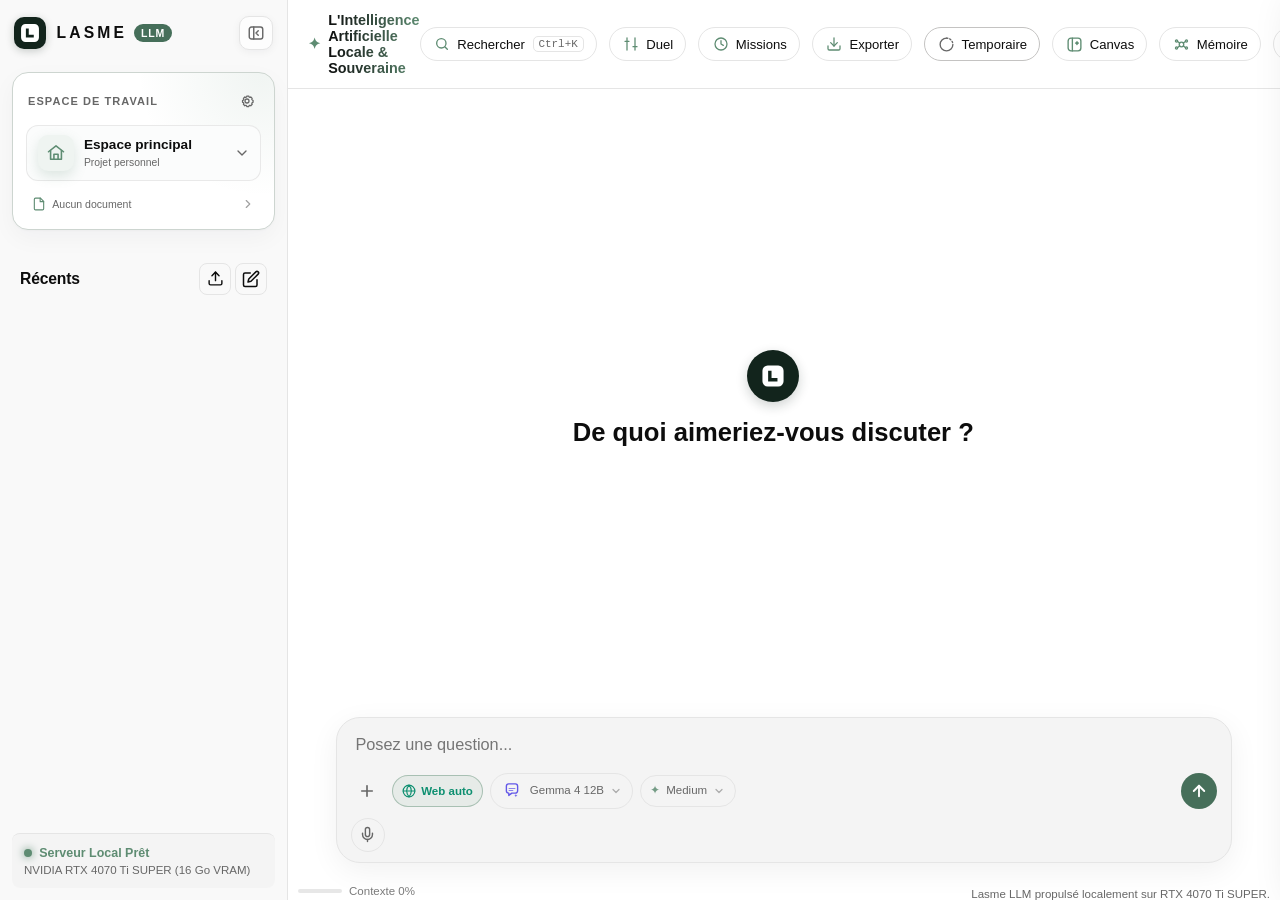
==== commit c204d6c6: "feat: add FTS5 search, python_run visual bridge, session export/import, model duel, local audio STT/" ====
--- a/chat/web/index.html
+++ b/chat/web/index.html
@@ -128,12 +128,22 @@
             <div class="sessions-container">
                 <div class="sessions-header-row">
                     <h4>Récents</h4>
-                    <button type="button" id="newChatIconBtn" class="new-chat-icon-btn" title="Nouveau chat">
-                        <svg width="18" height="18" viewBox="0 0 24 24" fill="none" stroke="currentColor" stroke-width="2" stroke-linecap="round" stroke-linejoin="round">
-                            <path d="M11 4H4a2 2 0 0 0-2 2v14a2 2 0 0 0 2 2h14a2 2 0 0 0 2-2v-7"></path>
-                            <path d="M18.5 2.5a2.121 2.121 0 0 1 3 3L12 15l-4 1 1-4 9.5-9.5z"></path>
-                        </svg>
-                    </button>
+                    <div class="sessions-header-actions">
+                        <button type="button" id="importSessionBtn" class="new-chat-icon-btn" title="Importer une conversation (.json)">
+                            <svg width="17" height="17" viewBox="0 0 24 24" fill="none" stroke="currentColor" stroke-width="2" stroke-linecap="round" stroke-linejoin="round">
+                                <path d="M21 15v4a2 2 0 0 1-2 2H5a2 2 0 0 1-2-2v-4"></path>
+                                <polyline points="17 8 12 3 7 8"></polyline>
+                                <line x1="12" y1="3" x2="12" y2="15"></line>
+                            </svg>
+                        </button>
+                        <input type="file" id="importSessionFileInput" accept=".json,application/json" style="display:none;">
+                        <button type="button" id="newChatIconBtn" class="new-chat-icon-btn" title="Nouveau chat">
+                            <svg width="18" height="18" viewBox="0 0 24 24" fill="none" stroke="currentColor" stroke-width="2" stroke-linecap="round" stroke-linejoin="round">
+                                <path d="M11 4H4a2 2 0 0 0-2 2v14a2 2 0 0 0 2 2h14a2 2 0 0 0 2-2v-7"></path>
+                                <path d="M18.5 2.5a2.121 2.121 0 0 1 3 3L12 15l-4 1 1-4 9.5-9.5z"></path>
+                            </svg>
+                        </button>
+                    </div>
                 </div>
                 
                 <div class="sessions-list" id="sessionsList">
@@ -196,6 +206,46 @@
                 </div>
 
                 <div class="header-controls">
+                    <button type="button" id="searchOpenBtn" class="theme-toggle-btn header-tool-btn" title="Recherche plein texte dans les conversations et Canvas (Ctrl+K)">
+                        <span class="theme-icon-svg" aria-hidden="true">
+                            <svg width="16" height="16" viewBox="0 0 24 24" fill="none" stroke="currentColor" stroke-width="2" stroke-linecap="round" stroke-linejoin="round">
+                                <circle cx="11" cy="11" r="7"></circle>
+                                <path d="m20 20-3.5-3.5"></path>
+                            </svg>
+                        </span>
+                        <span class="theme-label">Rechercher</span>
+                        <kbd class="header-kbd-hint">Ctrl+K</kbd>
+                    </button>
+                    <button type="button" id="duelOpenBtn" class="theme-toggle-btn header-tool-btn" title="Comparer deux modèles ou niveaux de raisonnement côte à côte">
+                        <span class="theme-icon-svg" aria-hidden="true">
+                            <svg width="16" height="16" viewBox="0 0 24 24" fill="none" stroke="currentColor" stroke-width="1.9" stroke-linecap="round" stroke-linejoin="round">
+                                <path d="M6 3v18"></path>
+                                <path d="M18 3v18"></path>
+                                <path d="M3 8h6"></path>
+                                <path d="M15 16h6"></path>
+                            </svg>
+                        </span>
+                        <span class="theme-label">Duel</span>
+                    </button>
+                    <button type="button" id="missionsToggleBtn" class="theme-toggle-btn header-tool-btn" title="Veilles et missions planifiées d'agent">
+                        <span class="theme-icon-svg" aria-hidden="true">
+                            <svg width="16" height="16" viewBox="0 0 24 24" fill="none" stroke="currentColor" stroke-width="1.9" stroke-linecap="round" stroke-linejoin="round">
+                                <circle cx="12" cy="12" r="9"></circle>
+                                <polyline points="12 7 12 12 15.5 14"></polyline>
+                            </svg>
+                        </span>
+                        <span class="theme-label">Missions</span>
+                    </button>
+                    <button type="button" id="exportSessionBtn" class="theme-toggle-btn header-tool-btn" title="Exporter ou partager la conversation active (HTML, PDF, Markdown, JSON)">
+                        <span class="theme-icon-svg" aria-hidden="true">
+                            <svg width="16" height="16" viewBox="0 0 24 24" fill="none" stroke="currentColor" stroke-width="1.9" stroke-linecap="round" stroke-linejoin="round">
+                                <path d="M21 15v4a2 2 0 0 1-2 2H5a2 2 0 0 1-2-2v-4"></path>
+                                <polyline points="7 10 12 15 17 10"></polyline>
+                                <line x1="12" y1="15" x2="12" y2="3"></line>
+                            </svg>
+                        </span>
+                        <span class="theme-label">Exporter</span>
+                    </button>
                     <button type="button" id="temporaryChatBtn" class="theme-toggle-btn header-tool-btn temporary-chat-btn" aria-pressed="false" title="Démarrer une conversation temporaire">
                         <span class="temporary-chat-icon" aria-hidden="true">
                             <svg width="17" height="17" viewBox="0 0 24 24" fill="none" stroke="currentColor" stroke-width="1.9" stroke-linecap="round" stroke-linejoin="round">
@@ -460,6 +510,14 @@
                                     </div>
                                 </div>
 
+                                <button type="button" id="voiceInputBtn" class="voice-input-btn" title="Dictée vocale locale (fr-FR)" aria-label="Dictée vocale locale" aria-pressed="false">
+                                    <svg width="17" height="17" viewBox="0 0 24 24" fill="none" stroke="currentColor" stroke-width="2" stroke-linecap="round" stroke-linejoin="round">
+                                        <path d="M12 2a3 3 0 0 0-3 3v7a3 3 0 0 0 6 0V5a3 3 0 0 0-3-3z"></path>
+                                        <path d="M19 10v2a7 7 0 0 1-14 0v-2"></path>
+                                        <line x1="12" y1="19" x2="12" y2="22"></line>
+                                    </svg>
+                                </button>
+
                                 <button type="button" id="sendChatBtn" class="send-btn" title="Envoyer">
                                     <svg width="18" height="18" viewBox="0 0 24 24" fill="none" stroke="currentColor" stroke-width="2.5" stroke-linecap="round" stroke-linejoin="round">
                                         <line x1="12" y1="19" x2="12" y2="5"></line>
@@ -827,6 +885,153 @@
         </div>
     </div>
 
+    <!-- MODAL #1: Recherche plein texte instantanée (Ctrl+K + SQLite FTS5) -->
+    <div id="searchModal" class="memory-modal search-palette-modal" style="display:none;" aria-hidden="true">
+        <div id="searchModalOverlay" class="memory-modal-overlay"></div>
+        <section class="memory-modal-panel search-palette-panel" role="dialog" aria-modal="true" aria-labelledby="searchModalTitle">
+            <header class="memory-modal-header">
+                <div>
+                    <h2 id="searchModalTitle">Recherche plein texte (FTS5)</h2>
+                    <p>Retrouvez instantanément un message, une conversation épinglée ou un artefact Canvas.</p>
+                </div>
+                <button type="button" id="closeSearchModalBtn" class="memory-close-btn" aria-label="Fermer">&times;</button>
+            </header>
+            <div class="memory-modal-body">
+                <div class="search-palette-input-wrap">
+                    <svg width="18" height="18" viewBox="0 0 24 24" fill="none" stroke="currentColor" stroke-width="2" stroke-linecap="round" stroke-linejoin="round" aria-hidden="true">
+                        <circle cx="11" cy="11" r="7"></circle>
+                        <path d="m20 20-3.5-3.5"></path>
+                    </svg>
+                    <input id="searchModalInput" type="search" placeholder="Tapez un mot-clé, du code ou un sujet (ex. sin(x), budget, architecture)..." autocomplete="off">
+                </div>
+                <div id="searchModalStatus" class="search-palette-status" aria-live="polite"></div>
+                <div id="searchModalResults" class="search-palette-results"></div>
+            </div>
+        </section>
+    </div>
+
+    <!-- MODAL #3: Export & Partage souverain de conversation -->
+    <div id="exportSessionModal" class="memory-modal export-session-modal" style="display:none;" aria-hidden="true">
+        <div id="exportSessionOverlay" class="memory-modal-overlay"></div>
+        <section class="memory-modal-panel export-session-panel" role="dialog" aria-modal="true" aria-labelledby="exportSessionTitle">
+            <header class="memory-modal-header">
+                <div>
+                    <h2 id="exportSessionTitle">Exporter la conversation</h2>
+                    <p>Archivez ou partagez cette session en local avec ses sources, blocs de code et graphiques.</p>
+                </div>
+                <button type="button" id="closeExportSessionBtn" class="memory-close-btn" aria-label="Fermer">&times;</button>
+            </header>
+            <div class="memory-modal-body">
+                <div class="export-format-grid">
+                    <button type="button" class="export-format-card" data-export-format="html">
+                        <strong>🌐 Page HTML autonome</strong>
+                        <small>Fichier unique consultable hors-ligne avec thème Forêt &amp; sauge, sources et figures.</small>
+                    </button>
+                    <button type="button" class="export-format-card" data-export-format="pdf">
+                        <strong>📄 Rapport PDF (A4)</strong>
+                        <small>Mise en page prête à imprimer ou partager.</small>
+                    </button>
+                    <button type="button" class="export-format-card" data-export-format="md">
+                        <strong>📝 Markdown sourcé (.md)</strong>
+                        <small>Idéal pour Obsidian, Notion ou un dépôt Git.</small>
+                    </button>
+                    <button type="button" class="export-format-card" data-export-format="json">
+                        <strong>📦 Archive JSON réimportable (.json)</strong>
+                        <small>Sauvegarde intégrale réimportable en un clic sur une autre machine.</small>
+                    </button>
+                </div>
+                <div id="exportSessionStatus" class="search-palette-status" aria-live="polite"></div>
+            </div>
+        </section>
+    </div>
+
+    <!-- MODAL #4: Mode Duel / Comparaison de modèles & d'efforts -->
+    <div id="duelModal" class="memory-modal duel-modal" style="display:none;" aria-hidden="true">
+        <div id="duelModalOverlay" class="memory-modal-overlay"></div>
+        <section class="memory-modal-panel duel-modal-panel" role="dialog" aria-modal="true" aria-labelledby="duelModalTitle">
+            <header class="memory-modal-header">
+                <div>
+                    <h2 id="duelModalTitle">⚔️ Mode Duel · Comparateur de modèles &amp; d’efforts</h2>
+                    <p>Exécution séquentielle respectueuse des 16 Go de VRAM avec métriques de vitesse et de tokens.</p>
+                </div>
+                <button type="button" id="closeDuelModalBtn" class="memory-close-btn" aria-label="Fermer">&times;</button>
+            </header>
+            <div class="memory-modal-body duel-modal-body">
+                <div class="duel-config-row">
+                    <div class="duel-slot-config">
+                        <span class="duel-slot-badge">Concurrent A (Rapide)</span>
+                        <select id="duelLeftModelSelect" aria-label="Modèle A">
+                            <option value="gemma-4-e4b" selected>Gemma 4 E4B</option>
+                            <option value="gemma-4-e2b">Gemma 4 E2B</option>
+                            <option value="gemma-4-12b">Gemma 4 12B</option>
+                        </select>
+                        <select id="duelLeftEffortSelect" aria-label="Effort A">
+                            <option value="low" selected>Effort Low</option>
+                            <option value="medium">Effort Medium</option>
+                            <option value="high">Effort High</option>
+                        </select>
+                    </div>
+                    <div class="duel-slot-config">
+                        <span class="duel-slot-badge accent">Concurrent B (Approfondi)</span>
+                        <select id="duelRightModelSelect" aria-label="Modèle B">
+                            <option value="gemma-4-12b" selected>Gemma 4 12B</option>
+                            <option value="gemma-4-e4b">Gemma 4 E4B</option>
+                            <option value="gemma-4-12b-256k">Gemma 4 12B 256K</option>
+                        </select>
+                        <select id="duelRightEffortSelect" aria-label="Effort B">
+                            <option value="low">Effort Low</option>
+                            <option value="medium">Effort Medium</option>
+                            <option value="high" selected>Effort High</option>
+                        </select>
+                    </div>
+                </div>
+                <div class="duel-prompt-row">
+                    <textarea id="duelPromptInput" rows="2" placeholder="Saisissez la question ou le problème à départager..."></textarea>
+                    <button type="button" id="duelRunBtn" class="memory-refresh-btn">Lancer le Duel</button>
+                </div>
+                <div id="duelStatus" class="search-palette-status" aria-live="polite"></div>
+                <div id="duelResultsGrid" class="duel-results-grid"></div>
+            </div>
+        </section>
+    </div>
+
+    <!-- MODAL #6: Veilles & Missions planifiées d'Agent -->
+    <div id="missionsModal" class="memory-modal missions-modal" style="display:none;" aria-hidden="true">
+        <div id="missionsModalOverlay" class="memory-modal-overlay"></div>
+        <section class="memory-modal-panel missions-modal-panel" role="dialog" aria-modal="true" aria-labelledby="missionsModalTitle">
+            <header class="memory-modal-header">
+                <div>
+                    <h2 id="missionsModalTitle">⏰ Veilles &amp; Missions planifiées d’Agent</h2>
+                    <p>Programmez des missions récurrentes exécutées par le Worker SQLite et livrées dans le Canvas.</p>
+                </div>
+                <button type="button" id="closeMissionsModalBtn" class="memory-close-btn" aria-label="Fermer">&times;</button>
+            </header>
+            <div class="memory-modal-body missions-modal-body">
+                <div class="missions-presets-row">
+                    <span class="missions-presets-label">Modèles rapides :</span>
+                    <button type="button" class="mission-preset-chip" data-preset-title="Veille IA &amp; Souveraineté" data-preset-prompt="Synthétise les avancées clés sur les modèles locaux (GGUF, llama.cpp, Gemma 4) et propose 3 pistes d'optimisation pour notre stack.">Veille IA &amp; LLM locaux</button>
+                    <button type="button" class="mission-preset-chip" data-preset-title="Briefing Matinal Projet" data-preset-prompt="Prépare un briefing exécutif structuré avec les priorités techniques, les points de vigilance et un plan d'action en 3 étapes.">Briefing Matinal</button>
+                    <button type="button" class="mission-preset-chip" data-preset-title="Revue Qualité &amp; Sécurité" data-preset-prompt="Dresse une checklist de vérification sécurité, performance et tests pour les derniers développements du projet.">Audit Qualité</button>
+                </div>
+                <div class="missions-create-form">
+                    <div class="missions-form-top">
+                        <input id="missionTitleInput" type="text" maxlength="140" placeholder="Titre de la mission (ex. Veille quotidienne IA)">
+                        <select id="missionScheduleSelect" aria-label="Fréquence de la mission">
+                            <option value="60|Toutes les heures">Toutes les heures</option>
+                            <option value="360|Toutes les 6 heures">Toutes les 6 heures</option>
+                            <option value="1440|Quotidien · 08:00" selected>Quotidien · 08:00</option>
+                            <option value="10080|Hebdomadaire · Lundi">Hebdomadaire · Lundi</option>
+                        </select>
+                        <button type="button" id="missionCreateBtn" class="memory-refresh-btn">Planifier</button>
+                    </div>
+                    <textarea id="missionPromptInput" rows="2" maxlength="4000" placeholder="Consigne détaillée confiée à l’agent lors de chaque exécution..."></textarea>
+                </div>
+                <div id="missionsStatus" class="search-palette-status" aria-live="polite"></div>
+                <div id="missionsList" class="missions-list"></div>
+            </div>
+        </section>
+    </div>
+
     <script src="math-renderer.js?v=20260729-currency"></script>
     <script src="progressive-renderer.js?v=20260926-agent-ux-v6"></script>
     <script src="answer-stream.js?v=20260924-work-note"></script>
--- a/chat/web/style.css
+++ b/chat/web/style.css
@@ -1203,6 +1203,72 @@
     cursor: default;
 }
 
+.message.assistant .bubble .agent-tool-card img.runner-tool-chart {
+    cursor: zoom-in;
+    background: #ffffff;
+    border: 1px solid var(--border);
+    padding: 0.25rem;
+}
+
+.tool-file-badge {
+    display: inline-flex;
+    align-items: center;
+    margin-left: 0.45rem;
+    padding: 0.1rem 0.5rem;
+    border-radius: 999px;
+    font-size: 11px;
+    font-weight: 600;
+    color: var(--accent-hover);
+    background: color-mix(in srgb, var(--accent) 14%, transparent);
+    border: 1px solid color-mix(in srgb, var(--accent) 34%, transparent);
+    white-space: nowrap;
+}
+
+[data-theme="dark"] .tool-file-badge {
+    color: #d1fae5;
+    background: color-mix(in srgb, var(--accent) 22%, transparent);
+    border-color: color-mix(in srgb, var(--accent) 48%, transparent);
+}
+
+.agent-tool-files {
+    display: flex;
+    flex-wrap: wrap;
+    gap: 0.4rem;
+    margin-top: 0.5rem;
+}
+
+.agent-tool-file-chip {
+    display: inline-flex;
+    align-items: center;
+    gap: 0.35rem;
+    padding: 0.22rem 0.5rem;
+    border-radius: 8px;
+    border: 1px solid var(--border);
+    background: var(--bg-surface);
+    font-size: 0.76rem;
+}
+
+.agent-tool-file-name {
+    font-weight: 500;
+    color: var(--text-primary);
+}
+
+.agent-tool-file-action {
+    border: none;
+    background: color-mix(in srgb, var(--accent) 15%, transparent);
+    color: var(--accent-hover);
+    border-radius: 6px;
+    padding: 0.12rem 0.42rem;
+    font-size: 0.72rem;
+    font-weight: 600;
+    cursor: pointer;
+    text-decoration: none;
+}
+
+.agent-tool-file-action:hover {
+    background: color-mix(in srgb, var(--accent) 26%, transparent);
+}
+
 @media (max-width: 768px) {
     .agent-tool-card summary {
         flex-wrap: wrap;
@@ -5315,6 +5381,131 @@
     background: rgba(255, 255, 255, 0.35);
 }
 
+.generated-image-card.runner-chart-card {
+    max-width: min(100%, 560px) !important;
+    background: #ffffff;
+    position: relative;
+}
+
+.message.assistant .bubble .generated-image-card.runner-chart-card img,
+.generated-image-card.runner-chart-card img {
+    max-width: 100% !important;
+    max-height: 400px !important;
+    width: auto;
+    height: auto;
+    margin: 0 auto;
+    object-fit: contain !important;
+    background: #ffffff;
+    cursor: zoom-in;
+}
+
+.runner-chart-title {
+    color: #fff;
+    font-size: 0.8rem;
+    font-weight: 500;
+    text-overflow: ellipsis;
+    overflow: hidden;
+    white-space: nowrap;
+    max-width: 200px;
+}
+
+.runner-outputs-gallery {
+    display: flex;
+    flex-direction: column;
+    gap: 0.65rem;
+    margin-top: 0.65rem;
+}
+
+.runner-output-file-card {
+    display: flex;
+    align-items: center;
+    justify-content: space-between;
+    gap: 0.75rem;
+    flex-wrap: wrap;
+    padding: 0.65rem 0.85rem;
+    border-radius: 12px;
+    border: 1px solid var(--border);
+    background: var(--bg-surface);
+    max-width: 560px;
+}
+
+.runner-output-file-meta {
+    display: flex;
+    align-items: center;
+    gap: 0.6rem;
+    min-width: 0;
+}
+
+.runner-output-file-ext {
+    display: inline-flex;
+    align-items: center;
+    justify-content: center;
+    min-width: 2.4rem;
+    padding: 0.25rem 0.45rem;
+    border-radius: 8px;
+    font-size: 0.7rem;
+    font-weight: 700;
+    letter-spacing: 0.03em;
+    color: var(--accent-hover);
+    background: color-mix(in srgb, var(--accent) 15%, transparent);
+    border: 1px solid color-mix(in srgb, var(--accent) 32%, transparent);
+}
+
+.runner-output-file-info {
+    display: flex;
+    flex-direction: column;
+    min-width: 0;
+}
+
+.runner-output-file-name {
+    font-size: 0.86rem;
+    font-weight: 600;
+    color: var(--text-primary);
+    overflow: hidden;
+    text-overflow: ellipsis;
+    white-space: nowrap;
+}
+
+.runner-output-file-size {
+    font-size: 0.74rem;
+    color: var(--text-secondary);
+}
+
+.runner-output-file-actions {
+    display: flex;
+    align-items: center;
+    gap: 0.45rem;
+}
+
+.runner-file-btn {
+    border: 1px solid var(--border);
+    background: transparent;
+    color: var(--text-primary);
+    border-radius: 8px;
+    padding: 0.32rem 0.68rem;
+    font-size: 0.78rem;
+    font-weight: 600;
+    cursor: pointer;
+    text-decoration: none;
+    transition: background 0.18s ease, border-color 0.18s ease;
+}
+
+.runner-file-btn:hover {
+    background: color-mix(in srgb, var(--accent) 10%, transparent);
+    border-color: color-mix(in srgb, var(--accent) 40%, var(--border));
+}
+
+.runner-file-btn.primary {
+    background: var(--accent);
+    border-color: var(--accent);
+    color: #ffffff;
+}
+
+.runner-file-btn.primary:hover {
+    background: var(--accent-hover);
+    border-color: var(--accent-hover);
+}
+
 /* ── GOOGLE ANTIGRAVITY REPLICA UI DESIGN SYSTEM ────────────────────── */
 .antigravity-layout {
     display: flex;
@@ -7290,3 +7481,507 @@
         transition-duration: 0.001ms !important;
     }
 }
+
+/* ============================================================================
+ * FEATURES #1, #3, #4, #5, #6 — Styles (FTS5, Export, Duel, Audio, Missions)
+ * ========================================================================= */
+.sessions-header-actions {
+    display: inline-flex;
+    align-items: center;
+    gap: 4px;
+}
+
+.session-item.is-pinned {
+    border-left: 2.5px solid var(--accent);
+    background: color-mix(in srgb, var(--accent) 6%, transparent);
+}
+
+.session-pin-badge {
+    font-size: 0.78rem;
+    flex-shrink: 0;
+}
+
+.pin-session-btn {
+    border: none;
+    background: transparent;
+    color: var(--text-secondary);
+    opacity: 0;
+    cursor: pointer;
+    padding: 4px;
+    border-radius: 6px;
+    display: inline-flex;
+    align-items: center;
+    justify-content: center;
+    transition: opacity 0.16s ease, color 0.16s ease, background 0.16s ease;
+}
+
+.session-item:hover .pin-session-btn,
+.pin-session-btn.pinned {
+    opacity: 0.85;
+}
+
+.pin-session-btn.pinned {
+    color: var(--accent);
+}
+
+.pin-session-btn:hover {
+    opacity: 1;
+    color: var(--accent);
+    background: color-mix(in srgb, var(--accent) 12%, transparent);
+}
+
+.header-kbd-hint {
+    font-size: 0.68rem;
+    padding: 1px 5px;
+    border-radius: 5px;
+    border: 1px solid var(--border);
+    background: var(--bg-surface);
+    color: var(--text-secondary);
+    font-family: var(--font-code);
+    margin-left: 2px;
+}
+
+/* Search Palette (#1) */
+.search-palette-panel {
+    max-width: 680px;
+    width: 94vw;
+}
+
+.search-palette-input-wrap {
+    display: flex;
+    align-items: center;
+    gap: 10px;
+    padding: 10px 14px;
+    border-radius: 12px;
+    border: 1px solid var(--border);
+    background: var(--bg-surface);
+}
+
+.search-palette-input-wrap input {
+    flex: 1;
+    border: none;
+    background: transparent;
+    color: var(--text-primary);
+    font-size: 0.96rem;
+    outline: none;
+}
+
+.search-palette-status {
+    font-size: 0.8rem;
+    color: var(--text-secondary);
+    margin: 8px 2px;
+}
+
+.search-palette-results {
+    display: flex;
+    flex-direction: column;
+    gap: 12px;
+    max-height: 52vh;
+    overflow-y: auto;
+}
+
+.search-result-section {
+    display: flex;
+    flex-direction: column;
+    gap: 6px;
+}
+
+.search-section-title {
+    font-size: 0.72rem;
+    font-weight: 700;
+    text-transform: uppercase;
+    letter-spacing: 0.05em;
+    color: var(--text-secondary);
+    padding: 0 4px;
+}
+
+.search-result-item {
+    text-align: left;
+    padding: 10px 12px;
+    border-radius: 10px;
+    border: 1px solid var(--border);
+    background: var(--bg-surface);
+    color: var(--text-primary);
+    cursor: pointer;
+    display: flex;
+    flex-direction: column;
+    gap: 4px;
+}
+
+.search-result-item:hover {
+    border-color: var(--accent);
+    background: color-mix(in srgb, var(--accent) 8%, var(--bg-surface));
+}
+
+.search-item-header {
+    display: flex;
+    align-items: center;
+    justify-content: space-between;
+    gap: 8px;
+}
+
+.search-item-badge {
+    font-size: 0.7rem;
+    padding: 2px 7px;
+    border-radius: 999px;
+    background: color-mix(in srgb, var(--accent) 14%, transparent);
+    color: var(--accent);
+    font-weight: 600;
+}
+
+.search-item-snippet {
+    font-size: 0.82rem;
+    color: var(--text-secondary);
+    line-height: 1.45;
+}
+
+.search-item-snippet mark {
+    background: color-mix(in srgb, var(--accent) 28%, transparent);
+    color: var(--text-primary);
+    padding: 0 3px;
+    border-radius: 4px;
+    font-weight: 600;
+}
+
+/* Export Session Modal (#3) */
+.export-session-panel {
+    max-width: 620px;
+    width: 92vw;
+}
+
+.export-format-grid {
+    display: grid;
+    grid-template-columns: repeat(auto-fit, minmax(230px, 1fr));
+    gap: 10px;
+}
+
+.export-format-card {
+    text-align: left;
+    padding: 14px;
+    border-radius: 12px;
+    border: 1px solid var(--border);
+    background: var(--bg-surface);
+    color: var(--text-primary);
+    cursor: pointer;
+    display: flex;
+    flex-direction: column;
+    gap: 5px;
+}
+
+.export-format-card:hover {
+    border-color: var(--accent);
+    background: color-mix(in srgb, var(--accent) 8%, var(--bg-surface));
+}
+
+.export-format-card small {
+    color: var(--text-secondary);
+    font-size: 0.78rem;
+    line-height: 1.4;
+}
+
+/* Mode Duel (#4) */
+.duel-modal-panel {
+    max-width: 980px;
+    width: 95vw;
+}
+
+.duel-config-row {
+    display: grid;
+    grid-template-columns: repeat(auto-fit, minmax(260px, 1fr));
+    gap: 10px;
+    margin-bottom: 10px;
+}
+
+.duel-slot-config {
+    display: flex;
+    align-items: center;
+    gap: 8px;
+    padding: 10px 12px;
+    border-radius: 12px;
+    border: 1px solid var(--border);
+    background: var(--bg-surface);
+    flex-wrap: wrap;
+}
+
+.duel-slot-badge {
+    font-size: 0.74rem;
+    font-weight: 700;
+    color: var(--text-secondary);
+    margin-right: auto;
+}
+
+.duel-slot-badge.accent {
+    color: var(--accent);
+}
+
+.duel-slot-config select {
+    padding: 5px 8px;
+    border-radius: 8px;
+    border: 1px solid var(--border);
+    background: var(--bg-card);
+    color: var(--text-primary);
+    font-size: 0.8rem;
+}
+
+.duel-prompt-row {
+    display: flex;
+    gap: 10px;
+    align-items: stretch;
+    margin-bottom: 8px;
+}
+
+.duel-prompt-row textarea {
+    flex: 1;
+    border-radius: 12px;
+    border: 1px solid var(--border);
+    background: var(--bg-surface);
+    color: var(--text-primary);
+    padding: 10px 12px;
+    font-family: inherit;
+    font-size: 0.9rem;
+    resize: vertical;
+}
+
+.duel-results-grid {
+    display: grid;
+    grid-template-columns: repeat(auto-fit, minmax(340px, 1fr));
+    gap: 12px;
+    max-height: 48vh;
+    overflow-y: auto;
+}
+
+.duel-result-card {
+    border: 1px solid var(--border);
+    border-radius: 14px;
+    background: var(--bg-surface);
+    padding: 14px;
+    display: flex;
+    flex-direction: column;
+    gap: 10px;
+}
+
+.duel-card-header {
+    display: flex;
+    align-items: center;
+    justify-content: space-between;
+    gap: 8px;
+    flex-wrap: wrap;
+    border-bottom: 1px solid var(--border);
+    padding-bottom: 8px;
+}
+
+.duel-effort-pill {
+    font-size: 0.68rem;
+    padding: 2px 7px;
+    border-radius: 999px;
+    background: color-mix(in srgb, var(--accent) 16%, transparent);
+    color: var(--accent);
+    margin-left: 6px;
+    font-weight: 700;
+}
+
+.duel-metrics-row {
+    display: inline-flex;
+    gap: 8px;
+    font-size: 0.74rem;
+    color: var(--text-secondary);
+}
+
+.duel-card-body {
+    font-size: 0.88rem;
+    line-height: 1.55;
+    flex: 1;
+    overflow-y: auto;
+    max-height: 240px;
+}
+
+.duel-card-footer {
+    display: flex;
+    gap: 8px;
+    justify-content: flex-end;
+    padding-top: 8px;
+    border-top: 1px solid var(--border);
+}
+
+/* Audio Local STT & TTS (#5) */
+.voice-input-btn {
+    border: 1px solid var(--border);
+    background: transparent;
+    color: var(--text-secondary);
+    width: 34px;
+    height: 34px;
+    border-radius: 50%;
+    display: inline-flex;
+    align-items: center;
+    justify-content: center;
+    cursor: pointer;
+    flex-shrink: 0;
+}
+
+.voice-input-btn:hover {
+    color: var(--accent);
+    border-color: var(--accent);
+    background: color-mix(in srgb, var(--accent) 10%, transparent);
+}
+
+.voice-input-btn.recording {
+    color: #fff;
+    background: #ef4444;
+    border-color: #ef4444;
+    box-shadow: 0 0 0 4px rgba(239, 68, 68, 0.22);
+}
+
+.message-action-btn[data-action="tts"].speaking {
+    color: var(--accent);
+    background: color-mix(in srgb, var(--accent) 16%, transparent);
+}
+
+/* Missions planifiées d'Agent (#6) */
+.missions-modal-panel {
+    max-width: 820px;
+    width: 94vw;
+}
+
+.missions-presets-row {
+    display: flex;
+    align-items: center;
+    gap: 8px;
+    flex-wrap: wrap;
+    margin-bottom: 10px;
+}
+
+.missions-presets-label {
+    font-size: 0.78rem;
+    color: var(--text-secondary);
+    font-weight: 600;
+}
+
+.mission-preset-chip {
+    font-size: 0.76rem;
+    padding: 5px 10px;
+    border-radius: 999px;
+    border: 1px solid var(--border);
+    background: var(--bg-surface);
+    color: var(--text-primary);
+    cursor: pointer;
+}
+
+.mission-preset-chip:hover {
+    border-color: var(--accent);
+    color: var(--accent);
+}
+
+.missions-create-form {
+    display: flex;
+    flex-direction: column;
+    gap: 8px;
+    padding: 12px;
+    border-radius: 12px;
+    border: 1px solid var(--border);
+    background: var(--bg-surface);
+}
+
+.missions-form-top {
+    display: flex;
+    gap: 8px;
+    flex-wrap: wrap;
+}
+
+.missions-form-top input {
+    flex: 1;
+    min-width: 200px;
+    padding: 8px 10px;
+    border-radius: 8px;
+    border: 1px solid var(--border);
+    background: var(--bg-card);
+    color: var(--text-primary);
+}
+
+.missions-form-top select {
+    padding: 8px 10px;
+    border-radius: 8px;
+    border: 1px solid var(--border);
+    background: var(--bg-card);
+    color: var(--text-primary);
+}
+
+.missions-create-form textarea {
+    padding: 8px 10px;
+    border-radius: 8px;
+    border: 1px solid var(--border);
+    background: var(--bg-card);
+    color: var(--text-primary);
+    font-family: inherit;
+    font-size: 0.86rem;
+    resize: vertical;
+}
+
+.missions-list {
+    display: flex;
+    flex-direction: column;
+    gap: 10px;
+    max-height: 40vh;
+    overflow-y: auto;
+    margin-top: 8px;
+}
+
+.mission-card {
+    border: 1px solid var(--border);
+    border-radius: 12px;
+    padding: 12px 14px;
+    background: var(--bg-surface);
+    display: flex;
+    align-items: center;
+    justify-content: space-between;
+    gap: 12px;
+    flex-wrap: wrap;
+}
+
+.mission-card-main {
+    flex: 1;
+    min-width: 220px;
+}
+
+.mission-card-title-row {
+    display: flex;
+    align-items: center;
+    gap: 8px;
+    flex-wrap: wrap;
+    margin-bottom: 4px;
+}
+
+.mission-badge,
+.mission-status-pill {
+    font-size: 0.7rem;
+    padding: 2px 8px;
+    border-radius: 999px;
+    border: 1px solid var(--border);
+    color: var(--text-secondary);
+}
+
+.mission-status-pill.status-success {
+    color: var(--accent);
+    border-color: color-mix(in srgb, var(--accent) 45%, transparent);
+    background: color-mix(in srgb, var(--accent) 12%, transparent);
+}
+
+.mission-card-prompt {
+    margin: 0;
+    font-size: 0.82rem;
+    color: var(--text-secondary);
+}
+
+.mission-card-actions {
+    display: flex;
+    gap: 6px;
+    flex-wrap: wrap;
+}
+
+.missions-empty {
+    font-size: 0.84rem;
+    color: var(--text-secondary);
+    padding: 14px;
+    text-align: center;
+    border: 1px dashed var(--border);
+    border-radius: 10px;
+}
